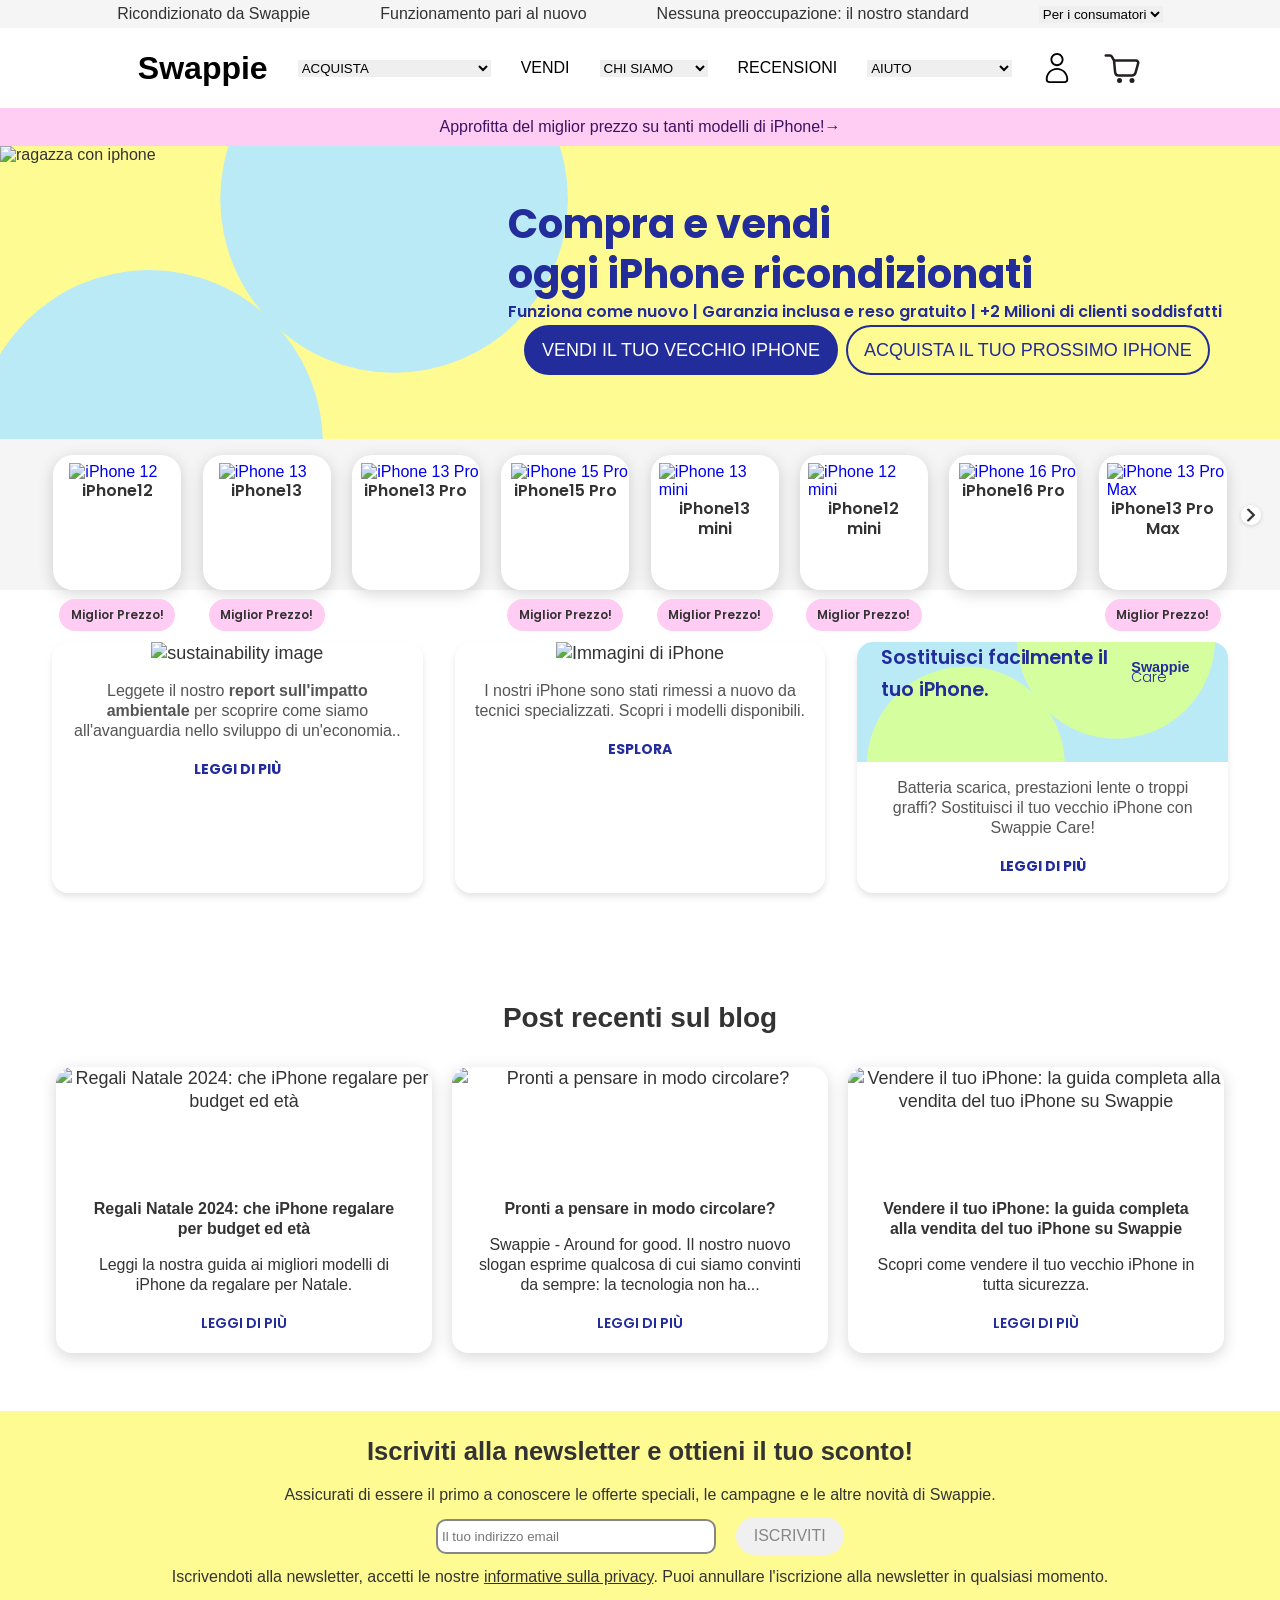
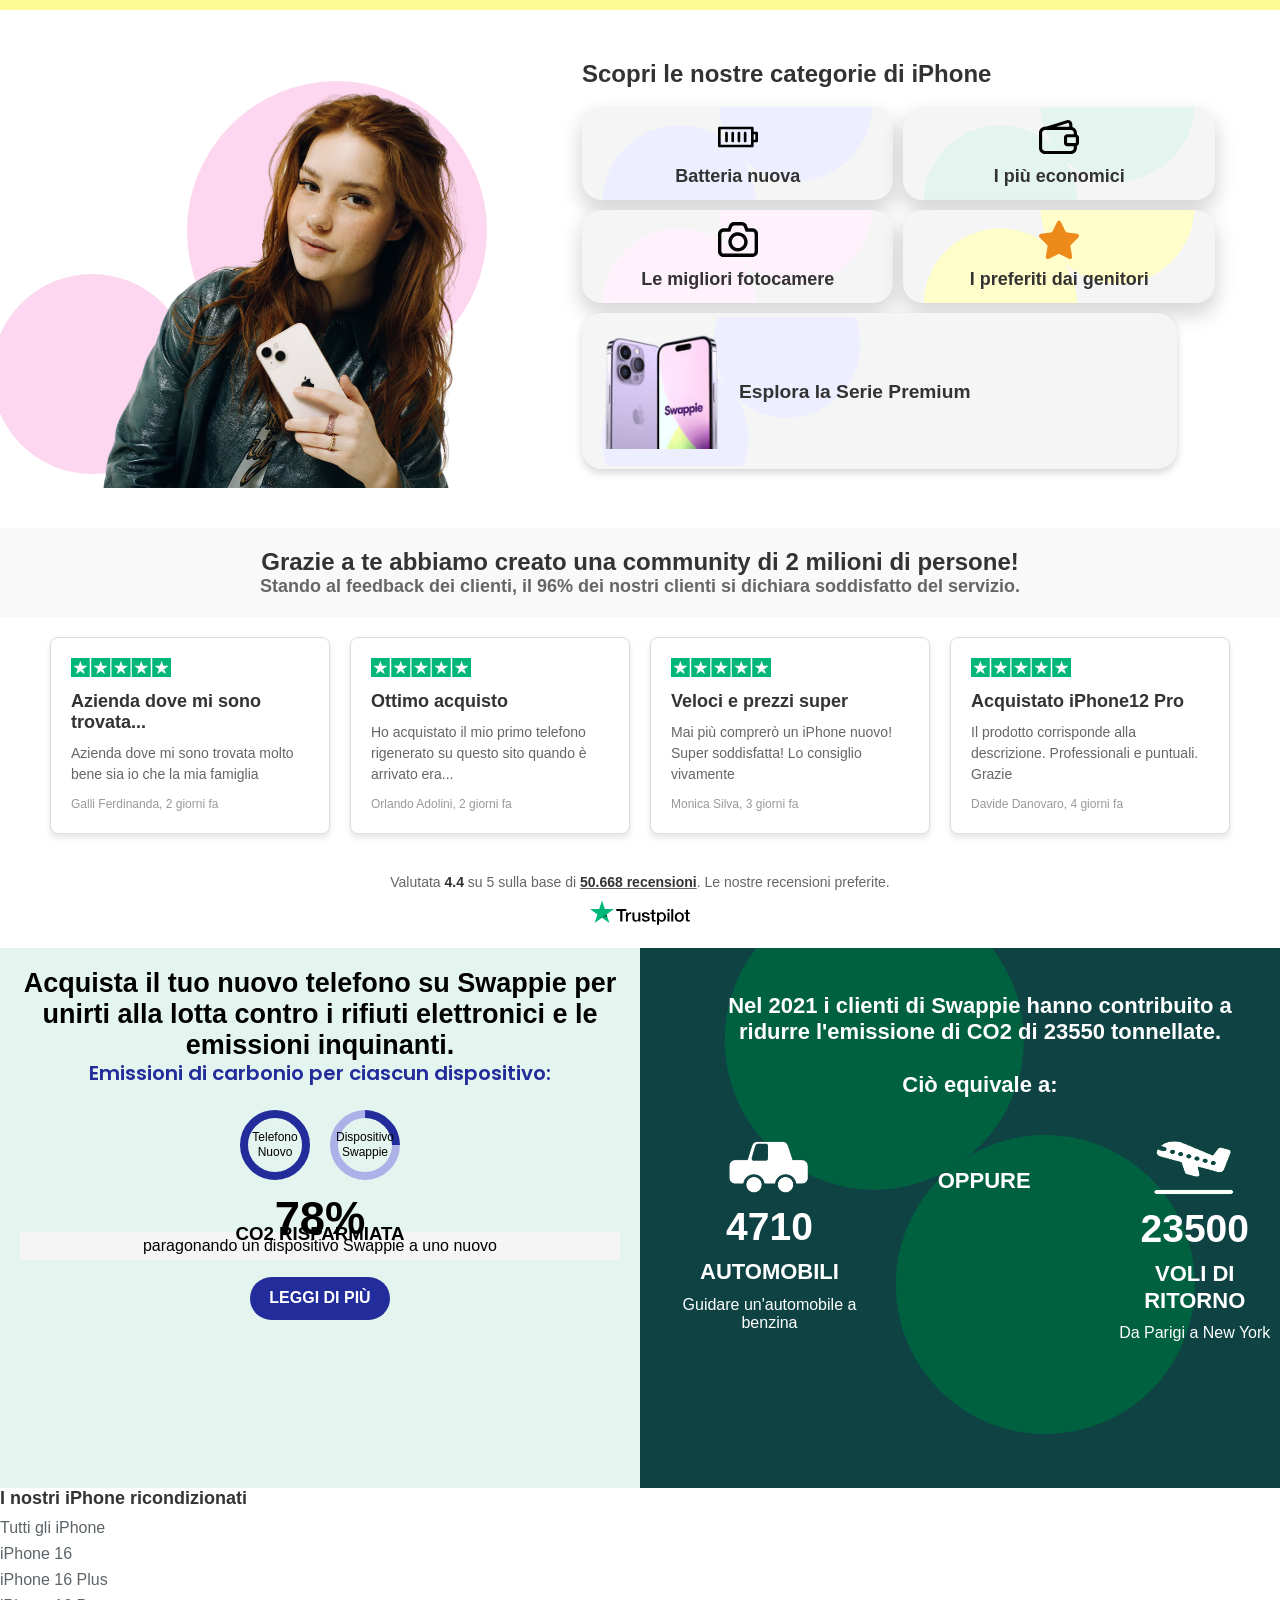
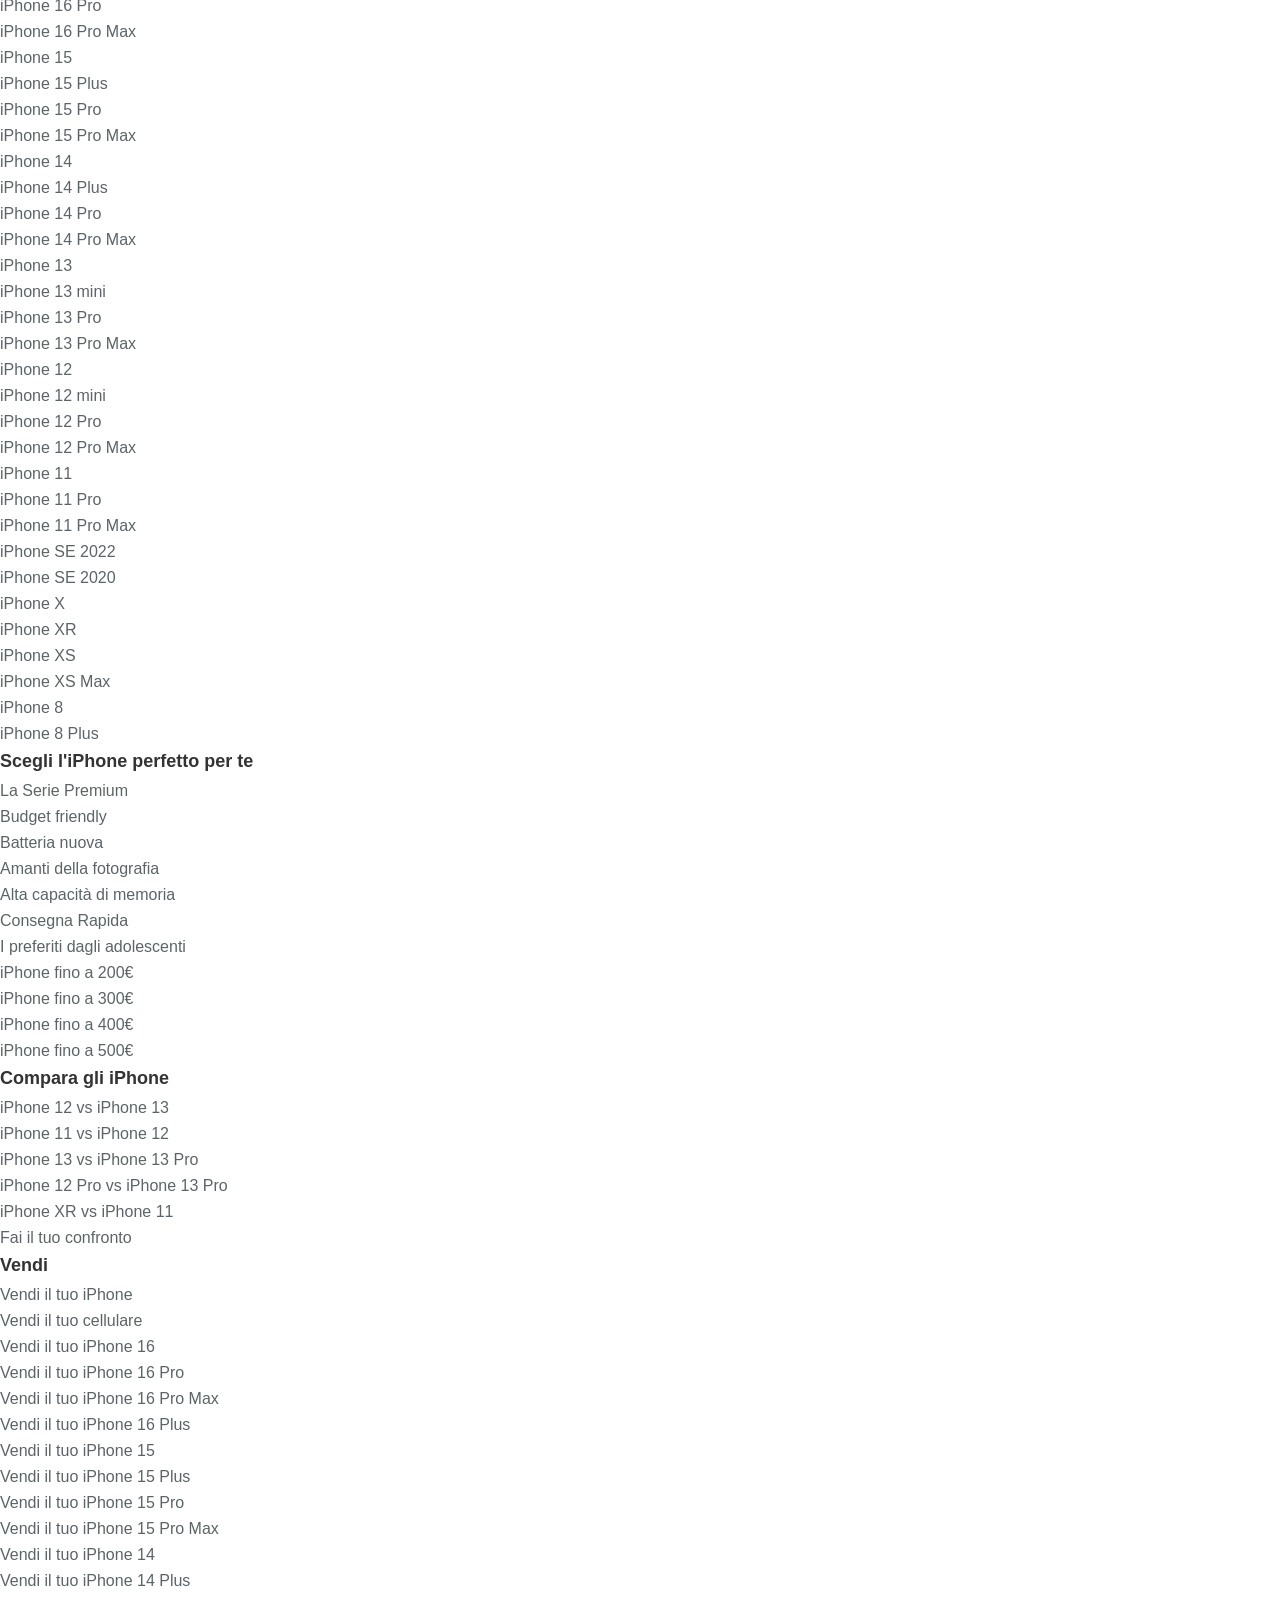
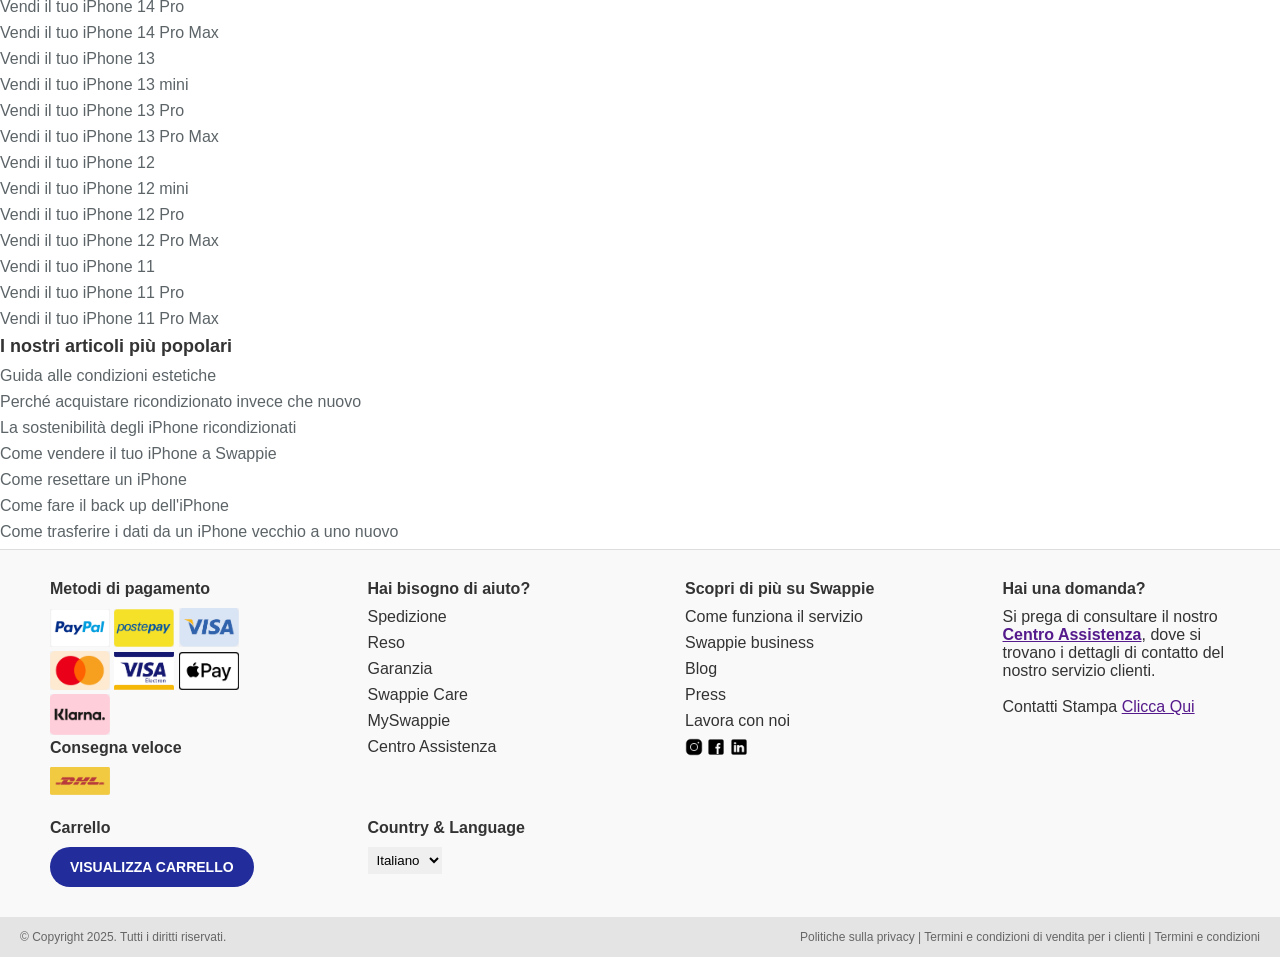
==== index.html @ 86078b34 "modifiche fatte" ====
<!DOCTYPE html>
<html lang="it">
  <head>
    <meta charset="utf-8" />

    <link rel="icon" href="assets/img/logos/favicon.avif" type="image/avif" />
    <link rel="icon" href="assets/logos/favicon.avif"/>

    <meta http-equiv="X-UA-Compatible" content="IE=edge,chrome=1" />
    <title>Swappie</title>
    <meta
      content="width=device-width, initial-scale=1.0, maximum-scale=1.0, user-scalable=0"
      name="viewport"
    />
    <meta name="viewport" content="width=device-width" />
    <meta
      name="description"
      content="Acquista iPhone ricondizionati di alta qualità"
    />
    <meta
      name="keywords"
      content="iPhone usati, iPhone ricondizionati Italia, vendita iPhone online, iPhone con garanzia"
    />
    <link rel="stylesheet" href="style.css" />

    <link
      href="https://fonts.googleapis.com/css2?family=Poppins:wght@400;600&display=swap"
      rel="stylesheet"
    />
    <link
      href="https://fonts.googleapis.com/css2?family=Lato:wght@400;700&display=swap"
      rel="stylesheet"
    />
  </head>
  <body>
    <!-- Header -->

      <div class="nav">
        <div class="info">
          <ul class="consumatori">
            <li>Ricondizionato da Swappie</li>
            <li>Funzionamento pari al nuovo</li>
            <li>Nessuna preoccupazione: il nostro standard</li>
            <li>
              <select class="aziende">
                <option value="0">Per i consumatori</option>
                <option value="1">Per le aziende</option>
              </select>
            </li>
          </ul>
        </div>
        <div>
          <ul class="navbar">
            <div class="hamburger">
              <div></div>
              <div></div>
              <div></div>
            </div>
            <li><a href="" class="swappie">Swappie</a></li>
            <li>
              <div class="centro">
              <select class="acquista">
                <option value="0">ACQUISTA</option>
                <option value="1">
                  <a href="">Tutti i modelli di iPhone</a>
                </option>
                <option value="2"><a href="">Scelti in base al budget</a></option>
                <option value="3">
                  <a href="">iPhone con batteria nuova</a>
                </option>
                <option value="4"><a href="">Consegna rapida</a></option>
                <option value="5"><a href="">Preferiti dai teenager</a></option>
                <option value="6">
                  <a href="">Per gli amanti della fotografia</a>
                </option>
                <option value="7"><a href="">Memoria capiente</a></option>
                <option value="8"><a href="">La Serie Premium</a></option>
                <option value="9"><a href="">Confronta iPhone</a></option>
              </select>
            </li>
            <li class="vendi"><a href="">VENDI</a></li>
            <li>
              <select class="chisiamo">
                <option value="0"><a href="">CHI SIAMO</a></option>
                <option value="1"><a href="">Chi Siamo</a></option>
                <option value="2"><a href="">Press</a></option>
                <option value="3"><a href="">Blog</a></option>
                <option value="4"><a href="">Lavora con noi</a></option>
              </select>
            </li>
            <li class="recensioni"><a href="">RECENSIONI</a></li>
            <li>
              <select class="aiuto">
                <option value="0"><a href="">AIUTO</a></option>
                <option value="1"><a href="">MySwappie</a></option>
                <option value="2"><a href="">Centro Assistenza</a></option>
                <option value="3"><a href="">Spedizione</a></option>
                <option value="4"><a href="">Reso</a></option>
                <option value="5"><a href="">Garanzia</a></option>
                <option value="6"><a href="">Swappie Care</a></option>
                <option value="7"><a href="">Metodi di pagamento</a></option>
                <option value="8"><a href="">Inviaci un messaggio</a></option>
                <option value="9"><a href="">Contatti stampa</a></option>
              </select>
            </li>
              <li class="profile">
                <svg
                  xmlns="http://www.w3.org/2000/svg"
                  viewBox="0 0 32 32"
                  style="enable-background: new 0 0 32 32"
                  xml:space="preserve"
                >
                  <path
                    d="M16 14c-3.86 0-7-3.14-7-7s3.14-7 7-7 7 3.14 7 7-3.14 7-7 7zm0-12c-2.757 0-5 2.243-5 5s2.243 5 5 5 5-2.243 5-5-2.243-5-5-5zM23.942 32H8.058A4.062 4.062 0 0 1 4 27.942c0-6.616 5.383-12 12-12s12 5.384 12 12A4.062 4.062 0 0 1 23.942 32zM16 17.942c-5.514 0-10 4.486-10 10A2.06 2.06 0 0 0 8.058 30h15.884A2.06 2.06 0 0 0 26 27.942c0-5.514-4.486-10-10-10z"
                  />
                </svg>
              </li>
              <li class="cart">
                <svg xmlns="http://www.w3.org/2000/svg" viewBox="0 0 32 32"><defs><style>.cls-1{fill:#231f20}</style></defs><g id="cart"><path class="cls-1" d="M29.46 10.14A2.94 2.94 0 0 0 27.1 9H10.22L8.76 6.35A2.67 2.67 0 0 0 6.41 5H3a1 1 0 0 0 0 2h3.41a.68.68 0 0 1 .6.31l1.65 3 .86 9.32a3.84 3.84 0 0 0 4 3.38h10.37a3.92 3.92 0 0 0 3.85-2.78l2.17-7.82a2.58 2.58 0 0 0-.45-2.27zM28 11.86l-2.17 7.83A1.93 1.93 0 0 1 23.89 21H13.48a1.89 1.89 0 0 1-2-1.56L10.73 11H27.1a1 1 0 0 1 .77.35.59.59 0 0 1 .13.51z"/><circle class="cls-1" cx="14" cy="26" r="2"/><circle class="cls-1" cx="24" cy="26" r="2"/></g></svg>
              </li>
        </div>
        <div class="downnav">
          <p>Approfitta del miglior prezzo su tanti modelli di iPhone!→</p>
        </div>
      </div>


  </head>
  <body>
    <!-- Header -->

    <!-- Little Header -->
    <!-- Header Main-->
    <!-- Header offerta -->
    <!-- Hero Section-->

    <section class="call_to_act_section">
      <div class="call_cerchi_conteiner">
        <svg
          class="svg_cerchi_cta"
          viewBox="-1 -1 602 302"
          xmlns="http://www.w3.org/2000/svg"
        >
          <g>
            <circle
              r="150"
              id="circle_left"
              cy="150"
              cx="150"
              stroke="none"
              fill="#BBEAF7"
            ></circle>
            <circle
              r="150"
              id="circle_right"
              cy="150"
              cx="449"
              stroke="none"
              fill="#BBEAF7"
            ></circle>
          </g>
        </svg>
      </div>
      <div class="photo_conteiner_cta">
        <img
          class="img_cta"
          src="https://assets.swappie.com/cdn-cgi/image/width=1200,fit=scale-down,format=auto/swappie_b2c_frontpage_hero_close_up.png?v=63198538"
          alt="ragazza con iphone"
        />
      </div>
      <div class="main_call_to_act">
        <h1>Compra e vendi</h1>
        <h1>oggi iPhone ricondizionati</h1>
        <p>
          Funziona come nuovo | Garanzia inclusa e reso gratuito | +2 Milioni di
          clienti soddisfatti
        </p>
        <div class="tasti_call_to_act">
          <a href="/it/vendere/iphone/" class="Button_1_cta">
            Vendi il tuo vecchio iPhone
          </a>
          <a href="/it/iphone/" class="Button_2_cta">
            Acquista il tuo prossimo iPhone
          </a>
        </div>
      </div>
    </section>
    <!-- Explorer -->
    <!-- Iphone -->
    <section class="iphones__section">
      <ul class="iphones__scroll">
        <li class="iphone__box">
          <a href="https://swappie.com/it/modello/iphone-12/">
            <img
              alt="iPhone 12"
              loading="eager"
              width="96"
              height="96"
              src="https://assets.swappie.com/cdn-cgi/image/width=96,height=96,fit=contain,format=auto/swappie-iphone-12-blue.png?v=63198538"
              srcset="
                https://assets.swappie.com/cdn-cgi/image/width=96,height=96,dpr=2,fit=contain,format=auto/swappie-iphone-12-blue.png?v=63198538 2x
              "
            />
            <p>iPhone12</p>
          </a>
          <div class="miglior_prezzo"><p>Miglior Prezzo!</p></div>
        </li>
        <li class="iphone__box">
          <a href="https://swappie.com/it/modello/iphone-13/">
            <img
              alt="iPhone 13"
              loading="eager"
              width="96"
              height="96"
              src="https://assets.swappie.com/cdn-cgi/image/width=96,height=96,fit=contain,format=auto/swappie-iphone-13-blue.png?v=63198538"
              srcset="
                https://assets.swappie.com/cdn-cgi/image/width=96,height=96,dpr=2,fit=contain,format=auto/swappie-iphone-13-blue.png?v=63198538 2x
              "
            />
            <p>iPhone13</p>
          </a>
          <div class="miglior_prezzo"><p>Miglior Prezzo!</p></div>
        </li>
        <li class="iphone__box">
          <a href="https://swappie.com/it/modello/iphone-13-pro/">
            <img
              alt="iPhone 13 Pro"
              loading="eager"
              width="96"
              height="96"
              src="https://assets.swappie.com/cdn-cgi/image/width=96,height=96,fit=contain,format=auto/swappie-iphone-13-pro-gold.png?v=63198538"
              srcset="
                https://assets.swappie.com/cdn-cgi/image/width=96,height=96,dpr=2,fit=contain,format=auto/swappie-iphone-13-pro-gold.png?v=63198538 2x
              "
            />
            <p>iPhone13 Pro</p>
          </a>
        </li>
        <li class="iphone__box">
          <a href="https://swappie.com/it/modello/iphone-15-pro/">
            <img
              alt="iPhone 15 Pro"
              loading="eager"
              width="96"
              height="96"
              src="https://assets.swappie.com/cdn-cgi/image/width=96,height=96,fit=contain,format=auto/swappie-iphone-15-pro-natural-titanium.png?v=63198538"
              srcset="
                https://assets.swappie.com/cdn-cgi/image/width=96,height=96,dpr=2,fit=contain,format=auto/swappie-iphone-15-pro-natural-titanium.png?v=63198538 2x
              "
            />
            <p>iPhone15 Pro</p>
          </a>
          <div class="miglior_prezzo"><p>Miglior Prezzo!</p></div>
        </li>
        <li class="iphone__box">
          <a href="https://swappie.com/it/modello/iphone-13-mini/">
            <img
              alt="iPhone 13 mini"
              loading="eager"
              width="96"
              height="96"
              src="https://assets.swappie.com/cdn-cgi/image/width=96,height=96,fit=contain,format=auto/swappie-iphone-13-mini-pink.png?v=63198538"
              srcset="
                https://assets.swappie.com/cdn-cgi/image/width=96,height=96,dpr=2,fit=contain,format=auto/swappie-iphone-13-mini-pink.png?v=63198538 2x
              "
            />
            <p>iPhone13</p>
            <p>mini</p>
          </a>
          <div class="miglior_prezzo"><p>Miglior Prezzo!</p></div>
        </li>
        <li class="iphone__box">
          <a href="https://swappie.com/it/modello/iphone-12-mini/">
            <img
              alt="iPhone 12 mini"
              loading="eager"
              width="96"
              height="96"
              src="https://assets.swappie.com/cdn-cgi/image/width=96,height=96,fit=contain,format=auto/swappie-iphone-12-mini-black.png?v=63198538"
              srcset="
                https://assets.swappie.com/cdn-cgi/image/width=96,height=96,dpr=2,fit=contain,format=auto/swappie-iphone-12-mini-black.png?v=63198538 2x
              "
            />
            <p>iPhone12</p>
            <p>mini</p>
          </a>
          <div class="miglior_prezzo"><p>Miglior Prezzo!</p></div>
        </li>
        <li class="iphone__box">
          <a href="https://swappie.com/it/modello/iphone-16-pro/">
            <img
              alt="iPhone 16 Pro"
              loading="eager"
              width="96"
              height="96"
              src="https://assets.swappie.com/cdn-cgi/image/width=96,height=96,fit=contain,format=auto/swappie-iphone-16-pro-natural-titanium.png?v=63198538"
              srcset="
                https://assets.swappie.com/cdn-cgi/image/width=96,height=96,dpr=2,fit=contain,format=auto/swappie-iphone-16-pro-natural-titanium.png?v=63198538 2x
              "
            />
            <p>iPhone16 Pro</p>
          </a>
        </li>
        <li class="iphone__box">
          <a href="https://swappie.com/it/modello/iphone-13-pro-max/">
            <img
              alt="iPhone 13 Pro Max"
              loading="eager"
              width="96"
              height="96"
              src="https://assets.swappie.com/cdn-cgi/image/width=96,height=96,fit=contain,format=auto/swappie-iphone-13-pro-max-sierra-blue.png?v=63198538"
              srcset="
                https://assets.swappie.com/cdn-cgi/image/width=96,height=96,dpr=2,fit=contain,format=auto/swappie-iphone-13-pro-max-sierra-blue.png?v=63198538 2x
              "
            />
            <p>iPhone13 Pro Max</p>
          </a>
          <div class="miglior_prezzo"><p>Miglior Prezzo!</p></div>
        </li>
      </ul>
      <img
        class="icon__freccia"
        alt="Freccia che punta a destra"
        src="assets/img/logos/icons8-freccia-destra-bianca.png"
      />
    </section>
    <!-- Scopri Le categorie -->
    <!-- Articles -->
    <!-- Recensioni -->
    <!-- Articoli -->
    <div class="cards-container-p">
      <div class="card-p">
        <a class="link_invisibile" href="https://swappie.com/it/chi-siamo/"></a>
        <img
          alt="sustainability image"
          loading="lazy"
          width="240"
          src="https://assets.swappie.com/cdn-cgi/image/width=240,fit=contain,format=auto/about-us-sustainability-mobile-v3.png?v=63198538"
          srcset="
            https://assets.swappie.com/cdn-cgi/image/width=240,dpr=2,fit=contain,format=auto/about-us-sustainability-mobile-v3.png?v=63198538 2x
          "
        />
        <div class="card-content-p">
          <p>
            Leggete il nostro
            <strong>report sull'impatto ambientale</strong> per scoprire come
            siamo all'avanguardia nello sviluppo di un'economia..
          </p>
          <a href="https://swappie.com/it/chi-siamo/">LEGGI DI PIÙ</a>
        </div>
      </div>
      <div class="card-p">
        <a class="link_invisibile" href="https://swappie.com/it/iphone/"></a>
        <img
          alt="Immagini di iPhone"
          loading="lazy"
          width="240"
          src="https://assets.swappie.com/cdn-cgi/image/width=240,fit=contain,format=auto/studentbeans2.jpeg?v=63198538"
          srcset="
            https://assets.swappie.com/cdn-cgi/image/width=240,dpr=2,fit=contain,format=auto/studentbeans2.jpeg?v=63198538 2x
          "
        />
        <div class="card-content-p">
          <p>
            I nostri iPhone sono stati rimessi a nuovo da tecnici specializzati.
            Scopri i modelli disponibili.
          </p>
          <a href="https://swappie.com/it/iphone/">ESPLORA</a>
        </div>
      </div>
      <div class="card-p" id="card3-p">
        <a class="link_invisibile" href="https://swappie.com/it/iphone/"></a>
        <div class="header_card3">
          <div class="icon-swappie-care"><strong>Swappie</strong> Care</div>
          <div class="contenitore-cerchi">
            <svg
              class="cerchi-p"
              width="200"
              height="150"
              viewBox="-1 -1 202 102"
              xmlns="http://www.w3.org/2000/svg"
              style="transform: rotate(-40deg)"
            >
              <g>
                <circle
                  r="50"
                  id="circle_left"
                  cy="50"
                  cx="50"
                  stroke="none"
                  fill="#D5FF9E"
                ></circle>
                <circle
                  r="50"
                  id="circle_right"
                  cy="50"
                  cx="149"
                  stroke="none"
                  fill="#D5FF9E"
                ></circle>
              </g>
            </svg>
          </div>
          <p class="img-card3">Sostituisci facilmente il tuo iPhone.</p>
        </div>
        <div class="card-content-p">
          <p>
            Batteria scarica, prestazioni lente o troppi graffi? Sostituisci il
            tuo vecchio iPhone con Swappie Care!
          </p>
          <a href="https://swappie.com/it/care/">LEGGI DI PIÙ</a>
        </div>
      </div>
    </div>
    <!-- Green -->
    <!-- Post -->
    <section class="post-recenti">
      <h2 class="post_recenti_title">Post recenti sul blog</h2>
      <div class="cards_ps">
        <div class="card_ps">
          <a
            class="link_invisibile_post_recenti"
            href="//swappie.com/it/blog/guida-regalo-iphone/"
          ></a>
          <img
            alt="Regali Natale 2024: che iPhone regalare per budget ed età"
            loading="lazy"
            width="240"
            src="https://assets.swappie.com/cdn-cgi/image/width=240,fit=contain,format=auto/regali-natale-2024-iphone.png?v=63198538"
            srcset="
              https://assets.swappie.com/cdn-cgi/image/width=240,dpr=2,fit=contain,format=auto/regali-natale-2024-iphone.png?v=63198538 2x
            "
          />
          <h3>Regali Natale 2024: che iPhone regalare per budget ed età</h3>
          <p>
            Leggi la nostra guida ai migliori modelli di iPhone da regalare per
            Natale.
          </p>
          <a href="https://swappie.com/it/blog/guida-regalo-iphone/"
            >Leggi di più</a
          >
        </div>
        <div class="card_ps">
          <img
            alt="Pronti a pensare in modo circolare?"
            loading="lazy"
            width="240"
            src="https://assets.swappie.com/cdn-cgi/image/width=240,fit=contain,format=auto/Email-Blog-Images-6-2.jpg?v=63198538"
            srcset="
              https://assets.swappie.com/cdn-cgi/image/width=240,dpr=2,fit=contain,format=auto/Email-Blog-Images-6-2.jpg?v=63198538 2x
            "
          />
          <a
            class="link_invisibile_post_recenti"
            href="https://swappie.com/it/blog/pronti-a-pensare-in-modo-circolare/"
          ></a>
          <h3>Pronti a pensare in modo circolare?</h3>
          <p>
            Swappie - Around for good. Il nostro nuovo slogan esprime qualcosa
            di cui siamo convinti da sempre: la tecnologia non ha...
          </p>
          <a
            href="https://swappie.com/it/blog/pronti-a-pensare-in-modo-circolare/"
            >Leggi di più</a
          >
        </div>
        <div class="card_ps">
          <a
            class="link_invisibile_post_recenti"
            href="https://swappie.com/it/blog/come-vendere-il-tuo-iphone/"
          ></a>
          <img
            alt="Vendere il tuo iPhone: la guida completa alla vendita del tuo iPhone su Swappie"
            loading="lazy"
            width="240"
            src="https://assets.swappie.com/cdn-cgi/image/width=240,fit=contain,format=auto/vendere-il-tuo-iPhone-.jpg?v=63198538"
            srcset="
              https://assets.swappie.com/cdn-cgi/image/width=240,dpr=2,fit=contain,format=auto/vendere-il-tuo-iPhone-.jpg?v=63198538 2x
            "
          />
          <h3>
            Vendere il tuo iPhone: la guida completa alla vendita del tuo iPhone
            su Swappie
          </h3>
          <p>Scopri come vendere il tuo vecchio iPhone in tutta sicurezza.</p>
          <a href="https://swappie.com/it/blog/come-vendere-il-tuo-iphone/"
            >Leggi di più</a
          >
        </div>
      </div>
    </section>
    <!-- Footer -->
    <!-- Newsletter -->
     
    
    <footer class="newsletter">
      <h4 class="sconto">Iscriviti alla newsletter e ottieni il tuo sconto!</h4>
      <p class="offerte">
        Assicurati di essere il primo a conoscere le offerte speciali, le
        campagne e le altre novità di Swappie.
      </p>
      <label for="email"></label>
      <input type="email" class="email" placeholder=" Il tuo indirizzo email" />
      <button class="btn">ISCRIVITI</button>
      <p class="informative">
        Iscrivendoti alla newsletter, accetti le nostre
        <a href="privacy">informative sulla privacy</a>. Puoi annullare
        l'iscrizione alla newsletter in qualsiasi momento.
      </p>
    </footer>
   
  

    <!-- Explorer -->
    <!-- Iphone -->
    <!-- Scopri Le categorie -->

      <div class="discover-section">
        <div class="product-image">
        </div>
        
        <div class="category-container">
          <h2 class="category-title">Scopri le nostre categorie di iPhone</h2>
          
          <div class="category-grid">
            
            <div class="category-box battery-category">
              <img src="assets/img/general/battery.svg">
              <span>Batteria nuova</span>
            </div>
            
            <div class="category-box budget-category">
              <img src="assets/img/general/wallet.svg">
              <span>I più economici</span>
            </div>
            
            <div class="category-box camera-category">
              <img src="assets/img/general/fotocamera.svg">
              <span>Le migliori fotocamere</span>
            </div>
            
            <div class="category-box parent-favorite-category">
              <img src="assets/img/general/star-parents.svg">
              <span>I preferiti dai genitori</span>
            </div>
            
            <div class="premium-box">
              <img src="assets/img/general/card-cell-premium.avif">
              <span>Esplora la Serie Premium</span>
            </div>
          </div>
        </div>
      </div>
  
    <!-- Articles -->
    <!-- Recensioni -->
    <div class="articles_reviews">
      <h1 class="review_title">Grazie a te abbiamo creato una community di 2 milioni di persone!</h1>
      <h3 class="review_subtitle">Stando al feedback dei clienti, il 96% dei nostri clienti si dichiara soddisfatto del servizio.</h3>
    </div>

    <div class="articles_reviews_box">
      <div class="review_trustpilot">
        <img class="stars" src="assets/img/general/stars-5-1.png" alt="5 stelle" />
        <h3>Azienda dove mi sono trovata...</h3>
        <p>Azienda dove mi sono trovata molto bene sia io che la mia famiglia</p>
        <p class="author">Galli Ferdinanda, 2 giorni fa</p>
      </div>

      <div class="review_trustpilot">
        <img class="stars" src="assets/img/general/stars-5-1.png" alt="5 stelle" />
        <h3>Ottimo acquisto</h3>
        <p>Ho acquistato il mio primo telefono rigenerato su questo sito quando è arrivato era...</p>
        <p class="author">Orlando Adolini, 2 giorni fa</p>
      </div>

      <div class="review_trustpilot">
        <img class="stars" src="assets/img/general/stars-5-1.png" alt="5 stelle" />
        <h3>Veloci e prezzi super</h3>
        <p>Mai più comprerò un iPhone nuovo! Super soddisfatta! Lo consiglio vivamente</p>
        <p class="author">Monica Silva, 3 giorni fa</p>
      </div>

      <div class="review_trustpilot">
        <img class="stars" src="assets/img/general/stars-5-1.png" alt="5 stelle" />
        <h3>Acquistato iPhone12 Pro</h3>
        <p>Il prodotto corrisponde alla descrizione. Professionali e puntuali. Grazie </p>
        <p class="author">Davide Danovaro, 4 giorni fa</p>
      </div>
    </div>

    <div class="review_bottom">
      <div class="articles_review_source">
        <p>
          Valutata <strong>4.4</strong> su 5 sulla base di
          <u><strong>50.668 recensioni</strong></u>. Le nostre recensioni preferite.
        </p>
        <img class="Logo_trust" src="assets/logos/trustpilot_icon.svg" alt="Trustpilot Logo" />
      </div>
    </div>

    <!-- Articoli -->
    <!-- Green -->
       <div class="container">
        <div class="Left">
            <h2>Acquista il tuo nuovo telefono su Swappie per unirti alla lotta contro i rifiuti elettronici e le emissioni inquinanti.</h2>
            <h3>Emissioni di carbonio per ciascun dispositivo:</h3>
            <div class="circle">
                <div id="cerchio1"><span id="cerchio1txt">Telefono Nuovo</span></div>
                <div id="cerchio2"><span id="cerchio2txt">Dispositivo Swappie</span></div>
            </div>
            <p class="percentuale">78%</p>
            <p>CO2 RISPARMIATA</p>
            <p class="info">paragonando un dispositivo Swappie a uno nuovo</p>
            <input type="button" id="button" value="Leggi di più">
        </div>
        
        <div class="Right">
            <svg width="130vw" height="120vh" viewBox="-1 -1 722 362" xmlns="http://www.w3.org/2000/svg" style="transform:rotate(55deg)">
                <g>
                    <circle r="180" id="circle_left" cy="180" cx="180" stroke="none" fill="#006140"></circle>
                    <circle r="180" id="circle_right" cy="180" cx="539" stroke="none" fill="#006140"></circle>
                </g>
            </svg>
            
            <div style="position: absolute; width: 100%; padding-top: 15px; z-index: 1; top: 0;"> 
                <h3>Nel 2021 i clienti di Swappie hanno contribuito a ridurre l'emissione di CO2 di 23550 tonnellate. 
                    <br><br>Ciò equivale a:</h3>
    
                <div class="container2">
                    <div class="column"><img src="assets/logos/Macchina.png"><h2>4710</h2><h3 class="type">AUTOMOBILI</h3><p class="desc">Guidare un'automobile a benzina</p></div>
                    <div class="column"><h3>OPPURE</h3></div>
                    <div class="column"><img src="assets/logos/Aereo.png"><h2>23500</h2><h3 class="type">VOLI DI RITORNO</h3><p class="desc">Da Parigi a New York</p></div>
                </div>
            </div>
        </div>
    </div>
    <!-- Post -->
    <!-- Footer -->
    <!-- Newsletter -->
    <!-- Lista -->

    <div class="footer_list">
      <div class="column_list">

        <h2>I nostri iPhone ricondizionati</h2>
        <ul>
          <li><a href="">Tutti gli iPhone</li>
          <li>
            <a href="">iPhone 16</li>
          <li>
            <a href="">iPhone 16 Plus</a>
          </li>
          <li>
            <a href="">iPhone 16 Pro</a>
          </li>
          <li>
            <a href="">iPhone 16 Pro Max</a>
          </li>
          <li>
            <a href="">iPhone 15</a>
          </li>
          <li>
            <a href="">iPhone 15 Plus</a>
          </li>
          <li>
            <a href="">iPhone 15 Pro</a>
          </li>
          <li>
            <a href="">iPhone 15 Pro Max</a>
          </li>
          <li>
            <a href="">iPhone 14</li>
          <li>
            <a href="">iPhone 14 Plus</a>
          </li>
          <li>
            <a href="">iPhone 14 Pro</a>
          </li>
          <li>
            <a href="">iPhone 14 Pro Max</a>
          </li>
          <li>
            <a href="">iPhone 13</li>
          <li>
            <a href="">iPhone 13 mini</a>
          </li>
          <li>
            <a href="">iPhone 13 Pro</a>
          </li>
          <li>
            <a href="">iPhone 13 Pro Max</a>
          </li>
          <li>
            <a href="">iPhone 12</li>
          <li>
            <a href="">iPhone 12 mini</a>
          </li>
          <li>
            <a href="">iPhone 12 Pro</a>
          </li>
          <li>
            <a href="">iPhone 12 Pro Max</a>
          </li>
          <li>
            <a href="">iPhone 11</li>
          <li>
            <a href="">iPhone 11 Pro</a>
          </li>
          <li>
            <a href="">iPhone 11 Pro Max</a>
          </li>
          <li>
            <a href="">iPhone SE 2022</a>
          </li>
          <li>
            <a href="">iPhone SE 2020</a>
          </li>
          <li>
            <a href="">iPhone X</li>
          <li>
            <a href="">iPhone XR</li>
          <li>
            <a href="">iPhone XS</li>
          <li>
            <a href="">iPhone XS Max</a>
          </li>
          <li>
            <a href="">iPhone 8</li>
          <li>
            <a href="">iPhone 8 Plus</a>
          </li>
        </ul>
      </div>
      <div class="column_list">
        <h2>Scegli l'iPhone perfetto per te</h2>
        <ul>
          <li>
            <a href="">La Serie Premium</li>
          <li>
            <a href="">Budget friendly</a>
          </li>
          <li>
            <a href="">Batteria nuova</a>
          </li>

          <li>
            <a href="">Amanti della fotografia</a>
          </li>
          <li>
            <a href="">Alta capacità di memoria</a>
          </li>
          <li>
            <a href="">Consegna Rapida</a>
          </li>
          <li>
            <a href="">I preferiti dagli adolescenti</a>
          </li>
          <li>
            <a href="">iPhone fino a 200€</a>
          </li>
          <li>
            <a href="">iPhone fino a 300€</a>
          </li>
          <li>
            <a href="">iPhone fino a 400€</a>
          </li>
          <li>
            <a href="">iPhone fino a 500€</a>
          </li>
        </ul>
        <h2>Compara gli iPhone</h2>
        <ul>
          <li>
            <a href="">iPhone 12 vs iPhone 13</a>
          </li>
          <li>
            <a href="">iPhone 11 vs iPhone 12</a>
          </li>
          <li>
            <a href="">iPhone 13 vs iPhone 13 Pro</a>
          </li>
          <li>
            <a href="">iPhone 12 Pro vs iPhone 13 Pro</a>
          </li>
          <li>
            <a href="">iPhone XR vs iPhone 11</a>
          </li>
          <li>
            <a href="">Fai il tuo confronto</a>
          </li>
        </ul>
      </div>
      <div class="column_list">
        <h2>Vendi</h2>
        <ul>
          <li>
            <a href="">Vendi il tuo iPhone</a>
          </li>
          <li>
            <a href="">Vendi il tuo cellulare</a>
          </li>
          <li>
            <a href="">Vendi il tuo iPhone 16</a>
          </li>
          <li>
            <a href="">Vendi il tuo iPhone 16 Pro</a>
          </li>
          <li>
            <a href="">Vendi il tuo iPhone 16 Pro Max</a>
          </li>
          <li>
            <a href="">Vendi il tuo iPhone 16 Plus</a>
          </li>
          <li>
            <a href="">Vendi il tuo iPhone 15</a>
          </li>
          <li>
            <a href="">Vendi il tuo iPhone 15 Plus</a>
          </li>
          <li>
            <a href="">Vendi il tuo iPhone 15 Pro</a>
          </li>
          <li>
            <a href="">Vendi il tuo iPhone 15 Pro Max</a>
          </li>
          <li>
            <a href="">Vendi il tuo iPhone 14</a>
          </li>
          <li>
            <a href="">Vendi il tuo iPhone 14 Plus</a>
          </li>
          <li>
            <a href="">Vendi il tuo iPhone 14 Pro</a>
          </li>
          <li>
            <a href="">Vendi il tuo iPhone 14 Pro Max</a>
          </li>
          <li>
            <a href="">Vendi il tuo iPhone 13</a>
          </li>
          <li>
            <a href="">Vendi il tuo iPhone 13 mini</a>
          </li>
          <li>
            <a href="">Vendi il tuo iPhone 13 Pro</a>
          </li>
          <li>
            <a href="">Vendi il tuo iPhone 13 Pro Max</a>
          </li>
          <li>
            <a href="">Vendi il tuo iPhone 12</a>
          </li>
          <li>
            <a href="">Vendi il tuo iPhone 12 mini</a>
          </li>
          <li>
            <a href="">Vendi il tuo iPhone 12 Pro</a>
          </li>
          <li>
            <a href="">Vendi il tuo iPhone 12 Pro Max</a>
          </li>
          <li>
            <a href="">Vendi il tuo iPhone 11</a>
          </li>
          <li>
            <a href="">Vendi il tuo iPhone 11 Pro</a>
          </li>
          <li>
            <a href="">Vendi il tuo iPhone 11 Pro Max</a>
          </li>
        </ul>
      </div>
      <div class="column_list">
        <h2>I nostri articoli più popolari</h2>
        <ul>
          <li>
            <a href="">Guida alle condizioni estetiche</a>
          </li>
          <li>
            <a href="">Perché acquistare ricondizionato invece che nuovo</a>
          </li>
          <li>
            <a href="">La sostenibilità degli iPhone ricondizionati</a>
          </li>
          <li>
            <a href="">Come vendere il tuo iPhone a Swappie</a>
          </li>
          <li>
            <a href="">Come resettare un iPhone</a>
          </li>
          <li>
            <a href="">Come fare il back up dell'iPhone</a>
          </li>
          <li>
            <a href=""
              >Come trasferire i dati da un iPhone vecchio a uno nuovo</a
            >
          </li>
        </ul>
      </div>
    </div>
    <!-- info -->

    <!--Info -->
    <footer class="footer">
    <div class="footer-container">
        <!-- Metodi di pagamento -->
        <div class="footer-column">
            <h4>Metodi di pagamento</h4>
            <div class="payment-methods">
                <img src="assets/logos/Paypal.png" alt="PayPal">
                <img src="assets/logos/Postepay.png" alt="Postepay">
                <img src="assets/logos/Visa.png" alt="Visa"><br>
                <img src="assets/logos/Mastercard.png" alt="Mastercard">
                <img src="assets/logos/VisaE.png" alt="VisaE">
                <img src="assets/logos/ApplePay.png" alt="Apple Pay"><br>
                <img src="assets/logos/Klarna.png" alt="Klarna">
                
            </div>
            <h4>Consegna veloce</h4>
            <div class="delivery">
                <img src="assets/logos/DHL.png" alt="DHL">
            </div>
        </div>

        <!-- Aiuto -->
        <div class="footer-column">
            <h4>Hai bisogno di aiuto?</h4>
            <ul>
                <li><a href="#">Spedizione</a></li>
                <li><a href="#">Reso</a></li>
                <li><a href="#">Garanzia</a></li>
                <li><a href="#">Swappie Care</a></li>
                <li><a href="#">MySwappie</a></li>
                <li><a href="#">Centro Assistenza</a></li>
            </ul>
        </div>

        

        <!-- Scopri di più -->
        <div class="footer-column">
            <h4>Scopri di più su Swappie</h4>
            <ul>
                <li><a href="#">Come funziona il servizio</a></li>
                <li><a href="#">Swappie business</a></li>
                <li><a href="#">Blog</a></li>
                <li><a href="#">Press</a></li>
                <li><a href="#">Lavora con noi</a></li>
            </ul>
            <div class="social">
            <a href="https:\\www.instagram.com"><img src="assets/logos/instagramicon.png" /></a>
            <a href="https:\\www.facebook.com"><img src="assets/logos/fbicon.png"/></a>
            <a href="https:\\www.linkedin.com"><img src="assets/logos/linkedinicon.png"/></a>
            </div>
        </div>

        <!-- Hai una Domanda? -->
        <div class="footer-column">
            <h4>Hai una domanda?</h4>
            <p>Si prega di consultare il nostro <a href=""> <b>Centro Assistenza</b></a>, dove si trovano i dettagli di contatto del nostro servizio clienti.</p>
         <br>
         <p>Contatti Stampa <a href="">Clicca Qui</a></p>

        </div>

    </div>
    <div class="footer-container">

        <!-- Carrello -->
        <div class="footer-column"> 
        <h4>Carrello</h4>
        <input type="button" id="chart-button" value="VISUALIZZA CARRELLO">
        </div>

        <!-- Country & Language -->
        <div class="footer-column">
            <h4>Country & Language</h4>
            <div class="language-selector">
                <select>
                    <option value="it">Italiano</option>
                    <option value="en">English</option>
                </select>
            </div>
        </div>
        <div class="footer-column">
        </div>
        <div class="footer-column">
        </div>
    </div>
</footer>
<div class="footer-bottom" style="margin: 0; font-size: 9pt">
    &copy; Copyright 2025. Tutti i diritti riservati.
    <div>
        <a href="#" class="grey-link">Politiche sulla privacy</a> | 
        <a href="#" class="grey-link">Termini e condizioni di vendita per i clienti</a> | 
        <a href="#" class="grey-link">Termini e condizioni</a>
    </div>
</div>
  </body>
</html>
---- style.css ----
/* Main */

* {
  font-family: Arial, sans-serif; /* Font generico ma da cambiare come nella cartella */
}
body {
  font-family: "Lato", sans-serif;
  color: #333333;
  text-align: left;
  background-color: #fff;
  font-weight: 400;
} 



/* Main */

/* Header */
/* Little Header */
/* Header Main */
/* Header offerta */
/* Hero Section */

.call_to_act_section{
  position: relative;
  overflow: hidden;
  background-color: rgb(255, 251, 147);
  color: rgb(51, 51, 51);
  width: 100%;
  display: flex; 
}
.call_cerchi_conteiner {
  margin-left: -78px;
  position: absolute;
  
}
.svg_cerchi_cta {
   width: 700px;
  height: 350px;
  transform: rotate(-45deg) 
}

.photo_conteiner_cta{
 position: absolute;
 width: 32rem;
 height: 20.5rem;
 z-index: 1;
}

.img_cta {
  width: 32rem;
 height: 20.5rem;
}

.main_call_to_act {
  z-index: 1;
  margin-left: 508px;;
  text-align: left;
  padding-top: 3.3rem;
}

.main_call_to_act h1 {
  font-family: poppins, sans-serif;
  color: rgb(34, 44, 155);
  font-size: 2.5rem;
  line-height: 1.25;
  margin: 0;
}


.main_call_to_act p {
  font-family: Poppins, sans-serif;
  font-weight: 600;
  color: rgb(34, 44, 155);
  font-size: 1rem;
  
}

.tasti_call_to_act {
  display: inline-flex;
  align-items: center;
  justify-content: center;
  text-align: center;
  gap: 0.5rem;
  font-family: Poppins, sans-serif;
  font-weight: 500;
  line-height: 1;
  border-radius: 40px;
  cursor: pointer;
  text-transform: uppercase;
  min-height: 52px;
  font-size: 1.125rem;
  padding: 0.1rem 1rem 4rem;
  
 
}
.Button_1_cta, .Button_2_cta {
  border: 2px solid rgb(34, 44, 155);
  background-color: rgb(34, 44, 155);;
  border-radius: 50px;
  text-decoration: none;
  color: white;
  padding: 14px 16px;
}

.Button_2_cta {
  border: 2px solid rgb(34, 44, 155);
  background-color: transparent;
  color: rgb(34, 44, 155);
}

@media screen and (max-width: 990px) {
  .call_to_act_section{
  justify-content: center;
}
  .photo_conteiner_cta {
      display: none;
  }

  .call_cerchi_conteiner {
      max-width: 1300px;
      margin: 0px auto;
      height: 100%;
  }

  .svg_cerchi_cta {
      width: 950px;
      height: 450px;
      transform: rotate(-25deg);
      
  } 
  .main_call_to_act {
      width: 100%;
      margin-left: 0px;
      text-align: center;
  }
}

@media screen and (max-width: 768px){
   .svg_cerchi_cta {
      width: 600px;
      height: 300px;
      transform: rotate(-45deg);    
  }
  
  .main_call_to_act h1 {
      font-size: 1.75rem;
      line-height: 1.25;
  }
  .main_call_to_act p {
      font-size: 1rem;
     
  }

  .tasti_call_to_act {
      flex-direction: column;
      width: 90%;
      padding-bottom: 1.5rem;
      
  }
  .Button_1_cta, .Button_2_cta {
      width: 100%;
      padding: 0.6rem;
      font-size: 1rem;
  }
  .main_call_to_act {
      padding-top: 1.5rem;
  }
}


/* Explorer */
/* Iphone */

.iphone__box{
  width: 128px;
  height: 135px;
  padding: 0.5rem 0px 0.75rem;
  display: flex;
  flex-direction: column;
  align-items: center;
  box-shadow: rgba(0, 0, 0, 0.16) 0px 4px 16px 0px;
  border-radius: 20px;
  background-color: white;
  position: relative;
  cursor: pointer;
  z-index: 1;

}
.iphones__section {
 background-color: rgb(245 245 245 );
 padding-top: 1rem;

}

.iphones__scroll {
  display: flex;    
  flex-direction: row;
  margin: auto 2rem;
  flex-wrap: wrap;
  justify-content: space-evenly;
  padding: 0;
}
.iphone__box p {
  width: 7rem;
  font-size: 1rem;
  line-height: 1.25;
  margin: auto;
  font-family: Poppins, sans-serif;
  font-weight: 600;
  text-align: center;
  color: #333333;
}
.iphone__box img {
  height: 92px;
  width: 92px;
  margin-left: 0.5rem;
}
.iphone__box a {
  text-decoration: none;
  position: absolute;
}
.miglior_prezzo{
  margin-top: 8.5rem;
  border: 2px solid rgb(255, 204, 243);
  border-radius: 6rem;
  width: min-content;
  min-width: min-content;
  overflow: hidden;
  position: absolute;
  display: flex;
  gap: 0.25rem;
  align-items: center;
  z-index: 2;
  background-color: rgb(255, 204, 243);
  color: rgb(60, 18, 99);
  white-space: nowrap;
}
.miglior_prezzo p {
  font-size: 0.75rem;
  line-height: 1;
  padding: 0.5rem;
  font-weight: 600;
  font-family: Poppins, sans-serif;
}
.icon__freccia {
  width: 20px;
  height: 20px;
  border-radius: 10px;
  position: absolute;
  margin-top: -85px;
  right: 19px;
  box-shadow: rgba(0, 0, 0, 0.16) 0px 1px 4px 0px;
}
 
@media screen and (max-width: 1105px) {
  .iphone__box {
      width: 90px;
      height: 110px;
      padding: 0.5rem 0px 0.75rem
  }
  
  .iphones__scroll{
      overflow-y: scroll;
      height: 170px;
      flex-wrap: nowrap;
      display: -webkit-box;
      gap: 20px;
      position: relative;
  }

  .iphone__box p {
      width: auto;
      font-size: 12px;
  }
  .miglior_prezzo{
      margin-top: 7rem;
  }

  .iphone__box img{
      width: 72px;
      height: 72px;
  }
  .iphones__section {
      height: 160px;
}
 ::-webkit-scrollbar {
  display: none;
  
}
.icon__freccia {
  display: none;
}
}
/* Scopri Le categorie */
/* Articles */
/* Recensioni */
/* Articoli */
.cards-container-p {
  display: flex;
  margin: 20px; 
  padding: 2rem 2rem;
  font-size: 1.125rem;
  line-height: 1.25;
  letter-spacing: -0.003em;
  color: rgb(51, 51, 51);
  gap: 2rem;
}
.card-p {
  position: relative;
  flex: 1;
  background: white;
  border-radius: 16px;
  box-shadow: 0 4px 6px rgba(0, 0, 0, 0.1);
  overflow: hidden;
  text-align: center;
  cursor: pointer;
}
.card-p img {
  width: 100%;
  height: 120px;
  object-fit: cover;
}
.card-content-p {
  padding: 1rem 1rem;
}
.card-content-p h3 {
  font-size: 18px;
  margin: 10px 0;
}
.card-content-p p {
  font-size: 16px;
  color: #555;
  margin: auto auto 1rem;
}
.card-content-p a {
  color: rgb(34, 44, 155);
  text-decoration: none;
  font-weight: bold;
  font-family: "Poppins", sans-serif;
  font-size: 14px;
}
.card-content-p a:hover {
  text-decoration: none;
  color: rgb(109, 118, 215);
}

.header_card3 {
  height: 120px;
  overflow: hidden;
  position: relative;
  background: rgb(187, 234, 247);
  z-index: 0;
}
.contenitore-cerchi {
  z-index: -1;
  position: absolute;
  inset: 0px;
  transform: scale(2);
  display: flex;
  flex-direction: column;
  justify-content: center;
  align-items: center;
}
#card3-p {
  font-size: 1.125rem;
}
.cerchi-p {
  overflow: hidden;
  vertical-align: middle;
  transform: rotate(-40deg);
}
.header_card3 p {
  margin-right: 4rem;
  font-size: 1.2rem;
  position: relative;
  z-index: 1;
  color: rgb(34, 44, 155);
  font-weight: 600;
  font-family: Poppins;
  line-height: 2rem;
  padding-left: 1.5rem;
  padding-right: 1.5rem;
  text-align: left;
}
.icon-swappie-care {
  margin-left: 274px;
  position: absolute;
  height: 3rem;
  width: 4.1rem;
  font-size: 0.8em;
  font-family: poppins;
  color: #222c9b;
  font-weight: 300;
  text-align: left;
  margin-top: 1.2rem;
  line-height: 0.7;
  flex-wrap: wrap;
}

@media screen and (min-width: 768px) {
  .card-p {
    flex-direction: row;
    justify-content: center;
    gap: 2rem;
  }
}
@media screen and (max-width: 768px) {
  .cards-container-p {
    flex-direction: column;
    padding: 2rem 0rem;
  }
  .header_card3 p {
    margin-right: 60px;
  }
}
@media screen and (max-width: 991px) {
  .header_card3 p {
    font-size: 1.125rem;
    padding: 0px 15px;
  }
}
@media screen and (max-width: 1100px) {
  .icon-swappie-care {
    right: 1rem;
  }
}
.link_invisibile {
  position: absolute;
  top: 0;
  left: 0;
  width: 100%;
  height: 100%;
  background: transparent;
  border: none;
  z-index: 1;
}
/* Green */
/* Post */
.post-recenti {
  display: flex;
  flex-wrap: wrap;
  margin: 10px 40px;
  padding: 2rem 0px;
  font-size: 1.125rem;
  line-height: 1.25;
  letter-spacing: -0.003em;
  color: rgb(51, 51, 51);
  justify-content: space-evenly;
}
.post_recenti_title {
  font-size: 1.75rem;
  display: block;
  margin-block-start: 0.83em;
  margin-block-end: 0.83em;
  margin-inline-start: 0px;
  margin-inline-end: 0px;
  margin-bottom: 2rem;
  text-align: center;
}
.cards_ps {
  display: flex;
  flex-wrap: wrap;
  justify-content: space-evenly;
  width: 100%;
  padding-right: 1rem;
  padding-left: 1rem;
  margin-bottom: 1rem;
  gap: 20px;
  box-sizing: border-box;
}
.card_ps {
  flex: 1;
  box-shadow: rgba(0, 0, 0, 0.16) 0px 4px 16px 0px;
  border: none;
  background-color: rgb(255, 255, 255);
  border-radius: 16px;
  color: rgb(51, 51, 51);
  display: flex;
  flex-direction: column;
  position: relative;
  z-index: 1;
  cursor: pointer;
  overflow: hidden;
  height: auto;
  text-align: center;
}
.card_ps img {
  height: 120px;
  margin-bottom: -0.25rem;
  object-fit: cover;
  width: 100%;
  border-top-right-radius: 16px;
  border-top-left-radius: 16px;
}
.card_ps p {
  overflow: hidden;
  text-overflow: ellipsis;
  color: rgb(51, 51, 51);
  font-size: 1rem;
  line-height: 1.25rem;
  padding: 0 24px 20px;
  margin: 0px;
}
.card_ps a {
  text-align: center;
  padding: 0px 1.25rem 1.25rem 1.25rem;
  color: rgb(34, 44, 155);
  text-transform: uppercase;
  text-decoration: none;
  font-family: "Poppins", sans-serif;
  font-size: 0.8725rem;
  font-weight: 600;
}
.card_ps h3 {
  padding: 16px 24px;
  margin: 0px;
  font-size: 1rem;
}
@media (max-width: 768px) {
  .cards_ps {
    max-width: 720px;
    flex-direction: column;
  }

  .card_ps {
    max-width: 100%;
  }

  .card_ps img {
    height: 120px;
  }
}
.card_ps a:hover {
  color: rgb(109, 118, 215);
}
.link_invisibile_post_recenti {
  position: absolute;
  top: 0;
  left: -19px;
  width: 100%;
  height: 100%;
  background: transparent;
  border: none;
  z-index: 1;
}
/* Footer */
/* Newsletter */
/* Lista */
/* Info */
* {
  margin: 0;
  padding: 0;
  box-sizing: border-box;
}
.body {
  justify-content: center;
  align-items: center;
}
.info {
  background-color: rgb(245, 245, 245);
  padding: 5px;
  display: flex;
  justify-content: center;
  align-items: center;
  width: 100%;
}
.nav {
  justify-content: center;
  align-items: center;
}
.consumatori {
  display: flex;
  list-style-type: none;
  gap: 70px;
}

.navbar {
  display: flex;
  list-style-type: none;
  justify-content: center;
  align-items: center;
  padding: 20px;
  cursor: pointer;
  color: black;
  gap: 30px;
}

.navbar a {
  text-decoration: none;
  color: black;
}

.navbar .swappie {
  font-weight: bold;
  font-size: 2em;
}

select {
  border: none;
}

.profile {
  display: flex;
  justify-content: flex-end;
  list-style-type: none;
}

.profile svg {
  width: 30px;
  height: 30px;
  gap: 80px;
}

.cart {
  display: flex;
  list-style-type: none;
}

.cart svg {
  width: 40px;
  height: 40px;
  gap: 70px;
}

.hamburger {
  display: none;
  cursor: pointer;
  flex-direction: column;
}

.hamburger div {
  width: 35px;
  height: 3px;
  margin: 5px 0;
  background-color: black;
  margin: 5px 0;
}

.downnav {
  text-align: center;
  background-color: rgb(255, 204, 243);
  padding: 10px;
  justify-content: center;
  align-items: center;
  cursor: pointer;
  color: rgb(60, 18, 99);
}

@media screen and (max-width: 990px) {
  .consumatori li {
    display: none;
  }

  .consumatori li:first-child {
    display: inline-block;
    text-align: center;
    width: 100%;
  }

  .hamburger {
    display: flex;
    justify-content: left;
    margin-right: 90px;
  }

  .navbar {
    display: flex;
    padding: 20px;
  }
  .nav .info {
    text-align: center;
  }

  .acquista {
    display: none;
  }

  .vendi {
    display: none;
  }

  .chisiamo {
    display: none;
  }

  .recensioni {
    display: none;
  }

  .aiuto {
    display: none;
  }

  .navbar a {
    display: flex;
  }
  .swappie {
    display: flex;
    justify-content: center;
    align-items: center;
  }

  .profile {
    display: flex;
    justify-content: right;
  }
}

.newsletter {
  color: #333333;
  background-color: rgb(255, 251, 147);
  text-align: center;
  padding: 1.5rem 1.5rem 2rem;
  line-height: 1.6;
  padding: 20px;
}

.sconto {
  margin-bottom: 10px;
  font-size: 1.6em;
}

.offerte {
  margin-bottom: 10px;
}

.email {
  border: 2px solid rgb(134, 134, 134);
  border-radius: 10px;
  min-width: 17.5rem;
  margin-right: 15px;
  height: 35px;
  margin-bottom: 10px;
}

.btn {
  border: 2px solid transparent;
  align-items: center;
  justify-content: center;
  text-align: center;
  font-size: 1rem;
  border-radius: 40px;
  font-weight: 500;
  padding: 0.5rem 1rem;
  background-color: rgb(240, 240, 240);
  color: rgb(134, 134, 134);
}

.btn:hover {
  background-color: rgb(34, 44, 155);
  color: rgb(255, 255, 255);
}

.informative > a {
  color: #333333;
}

@media (max-width: 768px) {
  .newsletter {
    padding: 1rem;
  }

  .sconto {
    font-size: 1.4em;
  }

  .email {
    width: 100%;
    margin-right: 0;
    margin-bottom: 15px;
  }

  .btn {
    margin-top: 10px;
    margin-bottom: 15px;
  }
}


@media (max-width: 480px) {
  .sconto {
    font-size: 1.2em;
  }

  .email {
    font-size: 0.9rem;
  }

  .btn {
    font-size: 0.9rem;
    padding: 0.5rem 0.8rem;
  }
}



/* Explorer */
/* Iphone */
/* Scopri Le categorie */
.discover-section {
  box-sizing: border-box;
  color: rgb(51, 51, 51);
  direction: ltr;
  display: flex;
  align-items: flex-start;
  font-size: 18px;
  font-weight: 400;
  min-height: 428px;
  line-height: 27px;
  padding: 0;
  position: relative;
  text-align: left;
  width: 1150px;  
  margin: 40px auto 40px auto;  
}

.product-image {
  position: relative;
  width: 500px;   
  height: 428px;  
  display: flex;
  justify-content: flex-start;
  background-repeat: no-repeat;
  background-size: cover;  
  background-position: center;
  overflow: visible;
  background-image: url('assets/img/general/primary-product.avif');
  margin-top: 10px;
}

.product-image::before {
  content: "";
  position: absolute;
  width: 200px;
  height: 200px;
  background-color: #fdd7ef;
  border-radius: 50%;
  top: 50%;
  left: -15%;
  z-index: -1;
}

.product-image::after {
  content: "";
  position: absolute;
  width: 300px;
  height: 300px;
  background-color: #fdd7ef;
  border-radius: 50%;
  top: 5%;
  left: 25%;
  z-index: -1;
}


.category-container {
  width: 650px;
  display: flex;
  flex-direction: column;
  justify-content: space-between;
  margin-left: 30px;  
  height: 428px;
}

.category-title {
  font-size: 24px;
  font-weight: bold;
  margin-bottom: 10px;
  margin-top: 10px;
  text-align: left;
}

.category-grid {
  display: grid;
  grid-template-columns: repeat(2, 1fr);
  gap: 10px;
  margin-top: 10px;
  margin-bottom: 200px;
  width: 100%;
  height: 428px;
}

.category-box {
  position: relative;
  display: flex;
  flex-direction: column;
  align-items: center;
  justify-content: center;
  text-align: center;
  background: #f5f5f5;
  padding: 10px;
  border-radius: 20px;
  min-height: 50px;
  font-weight: bold;
  box-shadow: rgba(0, 0, 0, 0.16) 0px 10px 20px 2px;
  background-repeat: no-repeat;
  background-size: 100%;
  background-position: center;
  overflow: hidden;
}

.category-box img {
  width: 40px;
  height: 40px;
  margin-bottom: 6px;
  object-fit: contain;
}

.battery-category         { background-image: url('assets/img/general/circle/cerchioblue.svg'); }
.budget-category          { background-image: url('assets/img/general/circle/cerchioverde.svg'); }
.camera-category          { background-image: url('assets/img/general/circle/cerchiogiallo--.svg'); }
.parent-favorite-category { background-image: url('assets/img/general/circle/cerchiofucs.svg'); }

.premium-box {
  grid-column: span 2;
  display: flex;
  align-items: center;
  justify-content: flex-start;
  background: #f5f5f5;
  padding: 20px;
  border-radius: 20px;
  width: 94%;
  max-width: 650px;
  min-height: 110px;
  box-shadow: rgba(0, 0, 0, 0.16) 0px 4px 8px 0px;
  background-image: url('assets/img/general/circle/cerchioblue.svg');
  background-repeat: no-repeat;
  background-size: 50%;
  background-position: left center;
  position: relative;
  align-self: start;
}

.premium-box img {
  width: 22%;
  height: auto;
  object-fit: contain;
  margin-right: 15px;
}

.premium-box span {
  font-weight: bold;
  font-size: 1.2rem;
}

@media (max-width: 990px) {
  .product-image {
    display: none;
  }

  .discover-section {
    justify-content: center;
    padding: 20px;
    width: auto;
    margin-bottom: 40px;
  }

  .category-grid {
    width: 100%;
    height: auto;
  }
  
  
  .category-container {
    height: auto;
    justify-content: flex-start;
  }
}

@media (max-width: 740px) {
  .premium-box {
    flex-direction: column;
    align-items: center;
    text-align: center;
    padding: 15px;
    width: 100%;
    height: auto;
  }

  .premium-box img {
    display: none;
  }

  .premium-box::before {
    content: "";
    display: block;
    width: 50px;
    height: 50px;
    background-image: url('assets/img/general/diamond.svg');
    background-size: contain;
    background-repeat: no-repeat;
    margin-bottom: 10px;
  }

  .premium-box span {
    font-size: 1.2rem;
  }
}

/* Articles */
/* Recensioni */

.articles_reviews {
  text-align: center;
  padding: 20px;
  background-color: #f9f9f9;
}

.review_title {
  font-size: 24px;
  color: #333;
}

.review_subtitle {
  font-size: 18px;
  color: #666;
}

.articles_reviews_box {
  display: flex;
  justify-content: center;
  align-items: stretch;  
  gap: 20px;
  max-width: 1200px;
  margin: 20px auto;
}

.review_trustpilot {
  display: block; 
  flex: 0 1 calc(25% - 20px);
  background: #ffffff;
  border: 1px solid #ddd;
  border-radius: 8px;
  box-shadow: 0 4px 6px rgba(0, 0, 0, 0.1);
  padding: 20px;
  text-align: left;
  box-sizing: border-box;
}

.review_trustpilot img {
  max-width: 100%;
  height: auto;
  margin-bottom: 10px;
  background-color: #ffffff; 
}

.review_trustpilot h3 {
  font-size: 18px;
  color: #333;
  margin-bottom: 10px;
}

.review_trustpilot p {
  font-size: 14px;
  color: #666;
  line-height: 1.5;
}

.review_trustpilot .author {
  font-size: 12px;
  color: #999;
  margin-top: 10px;
}

.review_bottom {
  text-align: center;
  padding: 20px;
  background-color: transparent;
}

.articles_review_source {
  font-size: 14px;
  color: #666;
}

.articles_review_source strong {
  color: #333;
}

.Logo_trust {
  width: 100px;
  margin-top: 10px;
  background-color: #ffffff;
}

/* Articoli */
/* Green */
body {
    overflow-x: hidden;
    margin: 0;
}

/* Contenitore principale per Left e Right */
.container {
    display: flex;
    justify-content: space-between;
    align-items: stretch; 
    width: 100%;
    
    height: 60vh; 
}

.container2{
    display: flex;
    justify-content: space-between;
    align-items: stretch; 
    width: 100%;
    height: 60vh; 
}
/* Sezione Left */
.Left {
    flex: 1;
    background-color: rgb(228, 244, 239);
    padding: 20px;
    text-align: center;
    color: black;
    font-family: Arial, sans-serif;
    font-size: 18px;
    box-sizing: border-box;
}

/* Titolo principale in Left */
.Left h3 {
    font-size: 20px;
    font-family: Poppins, sans-serif;
    font-weight: 600;
    line-height: 1.25;
    padding-bottom: 1.5rem;
    margin-bottom: 0px;
    color: rgb(34, 44, 155);
}

/* Contenitore dei cerchi */
.circle {
    display: flex;
    justify-content: center; 
    align-items: center;
    gap: 20px; 
    
}

/* Stili comuni per entrambi i cerchi */
#cerchio1, #cerchio2 {
    display: flex;
    align-items: center;
    justify-content: center;
    width: 70px;
    height: 70px;
    border-radius: 50%;
    text-align: center;
    font-size: 0.75rem;
    font-weight: 400;
    line-height: 1.25;
    padding: 5px;
}

/* Primo cerchio - Telefono Nuovo */
#cerchio1 {
    border: 8px solid rgb(34, 44, 155);
}

/* Secondo cerchio - Dispositivo Swappie */
#cerchio2 {
    border: 8px solid rgb(34, 44, 155);
    border-radius: 50%;
    transform: rotate(45deg);
    border-bottom-color: rgb(172, 177, 232);
    border-left-color: rgb(172, 177, 232);
    border-right-color: rgb(172, 177, 232);
}


#cerchio2txt {
    text-align: center;
    transform: rotate(-45deg);
}

/* Testo 78% */
.Left .percentuale {
    margin-top: 13px;
    margin-bottom: -22px;
    text-align: center;
    font-weight: bold;
    font-size: 34pt;
}

.Left p {
    margin-bottom: -13px;
    text-align: center;
    font-size: 14pt;
    font-weight: bold;
}

.Left .info {
    font-weight: 100;
    font-size: 16px;
}

/* Pulsante */
#button {
    margin-top: 30px;
    margin-bottom: 25px;
    color: white;
    background-color: rgb(34, 44, 155);
    border: 2px solid transparent;
    border-radius: 40px;
    font-size: 12pt;
    font-weight: bold;
    height: 43px;
    width: 140px;
    text-transform: uppercase;
}

#button:hover {
    cursor: pointer;
    background-color: #6b7cda;
}

/* Sezione Right */
.Right {
    flex: 1;
    background-color: rgb(15, 66, 67);
    text-align: center;
    color: white;
    box-sizing: border-box; 
    padding: 20px;
    overflow: hidden;
    max-width: 100%;
    
    position: relative;
    height: 100%; 
}

.Right p, .Right h3, .Right h2 {
    color: white;
    font-family: Arial, sans-serif;
}

.Right h3 {
    line-height: 1.2;
    margin: 0;
    font-size: 22px;
    padding: 30px;
}

.Right h2 {
    margin: 0;
    font-size: 39px;
    padding: 30px;
}

.Right .container {
    display: flex;
    justify-content: space-between; 
    margin-top: -100px;
    align-items: center; 
}

.Right .column {
    margin: 10px;          
    flex: 1;  
}

.Right img {
    margin-bottom: -25px;
}

.Right .type {
    margin-top: -50px;
}

.Right .desc {
    margin-top: -20px;
}

.Right svg {
    max-width: 100%;
    height: auto;
}

/* Responsività */
@media (max-width: 1000px) {
    .container {
        flex-direction: column; 
        height: 150vh;
        
    }
    .container2{
        flex-direction: column;
    }

    .Left{
        flex: 1;
        width: 100%;
        height: auto;  
    }

    .Right{
        flex: 2;
        width: 100%;
        height: 100%;
    }


    .Right .container {
        flex-direction: row;  
        justify-content: space-between;  
    }
}


/* Post */
/* Footer */
/* Newsletter */
/* Lista */
<<<<<<< HEAD
.footer_list {
  display: grid;
  grid-template-columns: repeat(4, 1fr);
  gap: 20px;
  max-width: 1170px;
  width: 100%;
  padding: 20px;
  align-content: space-between;
  margin: 0 auto;
}

.column_list {
  display: flex;
  flex-direction: column;
  align-items: flex-start;
}

.column_list h2 {
  font-size: 18px;
  color: #333;
  margin-bottom: 10px;
}

.column_list ul {
  list-style: none;
  padding: 0;
  margin: 0;
}

.column_list ul li {
  margin-bottom: 8px;
}

.column_list ul li a {
  text-decoration: none;
  color: #5c6468;
  transition: color 0.3s ease;
}

.column_list ul li a:hover {
  color: #282c30;
}

@media (max-width: 768px) {
  .footer_list {
    grid-template-columns: 1fr;
    gap: 15px;
  }
}

@media (max-width: 1170px) {
  .review_trustpilot {
    flex: 0 1 calc(33.33% - 20px);
  }
  .articles_reviews_box .review_trustpilot:nth-child(4) {
    display: none;
  }
  
  .footer_list {
    grid-template-columns: repeat(3, 1fr);
  }
}

@media (max-width: 990px) {
  .review_trustpilot {
    flex: 0 1 calc(50% - 20px);
  }
  .articles_reviews_box .review_trustpilot:nth-child(n+3) {
    display: none;
  }
  
  .footer_list {
    grid-template-columns: repeat(2, 1fr);
  }
  
  .product-image {
    display: none;
    background-size: contain;
  }
  
  .discover-section {
    justify-content: center;
    padding: 20px;
    width: auto;
    margin-bottom: 40px;
  }
  
  .category-grid {
    width: 100%;
    max-width: 700px;
    height: auto;
  }
}

@media (max-width: 770px) {
  .review_trustpilot {
    flex: 0 1 100%;
  }
  .articles_reviews_box .review_trustpilot:nth-child(n+2) {
    display: none;
  }
  
  .footer_list {
    grid-template-columns: 1fr;
  }
  
  .premium-box {
    flex-direction: column;
    align-items: center;
    text-align: center;
    padding: 15px;
    width: 100%;
    height: auto;
  }
  
  .premium-box img {
    display: none;
  }
  
  .premium-box::before {
    content: "";
    display: block;
    width: 50px;
    height: 50px;
    background-image: url('assets/img/general/diamond.svg');
    background-size: contain;
    background-repeat: no-repeat;
    margin-bottom: 10px;
  }
  
  .premium-box span {
    font-size: 1.2rem;
  }
}

@media (max-width: 1200px) {
  .review_trustpilot {
    flex: 0 1 calc(33.33% - 20px);
  }
  .articles_reviews_box .review_trustpilot:nth-child(4) {
    display: none;
  }
  
  .footer_list {
    grid-template-columns: repeat(3, 1fr);
  }
}

@media (max-width: 992px) {
  .review_trustpilot {
    flex: 0 1 calc(50% - 20px);
  }
  .articles_reviews_box .review_trustpilot:nth-child(n+3) {
    display: none;
  }
  
  .footer_list {
    grid-template-columns: repeat(2, 1fr);
  }
  
  .product-image {
    display: none;
    background-size: contain;
  }
  
  .discover-section {
    justify-content: center;
    padding: 20px;
    width: auto;
    margin-bottom: 40px;
  }
  
  .category-grid {
    width: 100%;
    max-width: 700px;
    height: auto;
  }
}

@media (max-width: 768px) {
  .footer_list {
    grid-template-columns: 1fr;
    gap: 15px;
  }
  
  .review_trustpilot {
    flex: 0 1 100%;
  }
  .articles_reviews_box .review_trustpilot:nth-child(n+2) {
    display: none;
  }
  
  .premium-box {
    flex-direction: column;
    align-items: center;
    text-align: center;
    padding: 15px;
    width: 100%;
    height: auto;
  }
  
  .premium-box img {
    display: none;
  }
  
  .premium-box::before {
    content: "";
    display: block;
    width: 50px;
    height: 50px;
    background-image: url('assets/img/general/diamond.svg');
    background-size: contain;
    background-repeat: no-repeat;
    margin-bottom: 10px;
  }
  
  .premium-box span {
    font-size: 1.2rem;
  }
}

=======
/* Info */
body {
    font-family: Arial, sans-serif;
    font-size: 12px;
    margin: 0;
    padding: 0;
}

.footer {
    background-color: #f9f9f9;
    padding: 20px;
    border-top: 1px solid #ddd;
}

.footer-container {
    display: flex;
    flex-wrap: wrap;
    justify-content: space-between;
    align-items: flex-start;
    max-width: 1200px;
    margin: 0 auto;
    gap: 70px;
}

.footer-column {
    margin: 10px;
    min-width: 150px;
    flex: 1;
}

.footer-column h4 {
    font-size: 16px;
    margin-bottom: 10px;
}

.footer-column ul {
    list-style-type: none;
    padding: 0;
    margin: 0;
}

.footer-column ul li {
    margin-bottom: 8px;
}

.footer-column ul li a {
    text-decoration: none;
    color: #333;
}

.footer-column ul li a:hover {
    text-decoration: underline;
}

.footer-bottom{
    
    padding: 20px; 
    height:10px; 
    color: #666666;
    
    background-color: #e4e4e4; 
    display: flex; 
    justify-content: space-between;
    align-items: center;
}
.grey-link{
    color: #666666;
    text-decoration: none;
}

.payment-methods img, .delivery img {
    max-width: 60px;
    margin-right: 10p
}

.language-selector select {
    padding: 5px;
}

.footer-bottom {
    margin-top: 20px;
    font-size: 14px;
    color: #666;
}

#chart-button{
    background-color: rgb(34, 44, 155);
    color: white;
    font-weight: bold;
    font-size: 14px;
    height: 40px;
    padding: 0px 20px 0px 20px;
    border-radius: 20px;
    border: none;
    
}
#chart-button:hover{
    background-color: #7874d4;
    cursor: pointer;
    
}
.social img{
    max-width: 18px;
    margin-right: 15p
}
>>>>>>> anthony_branch
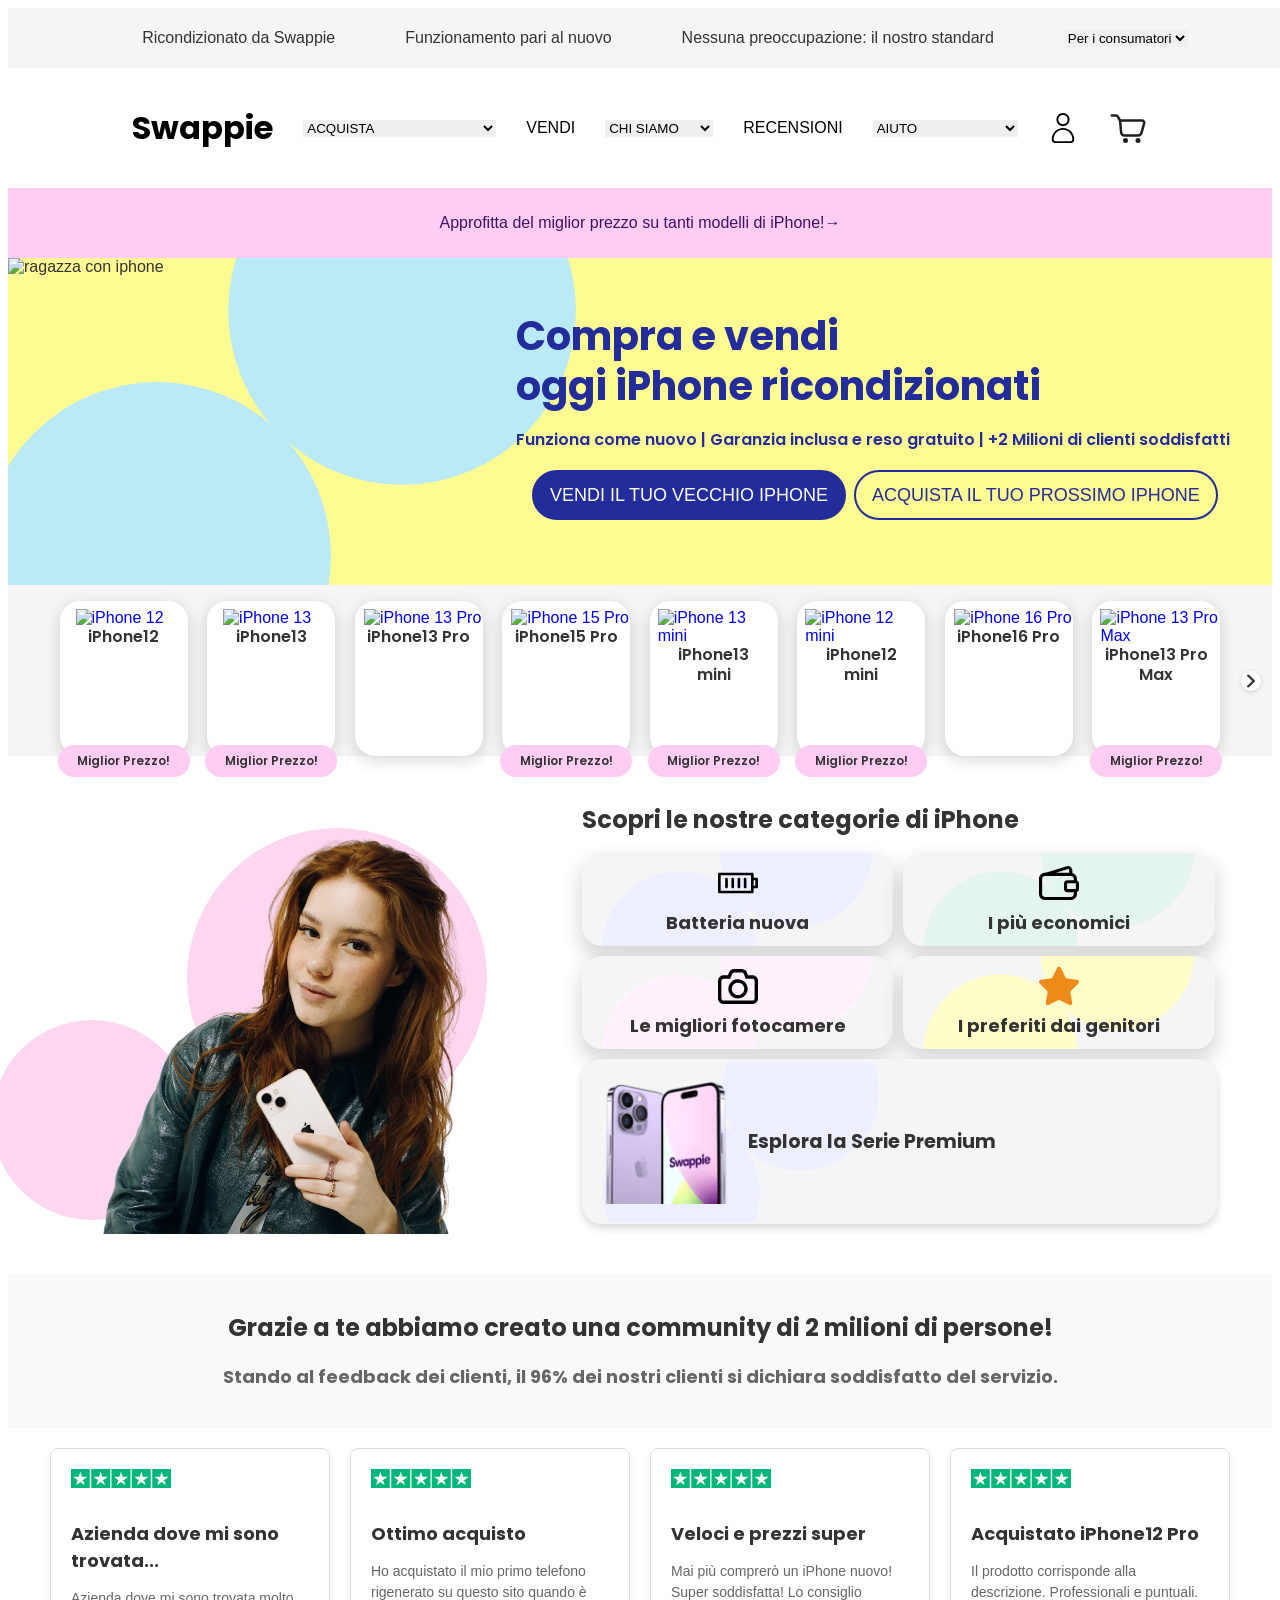
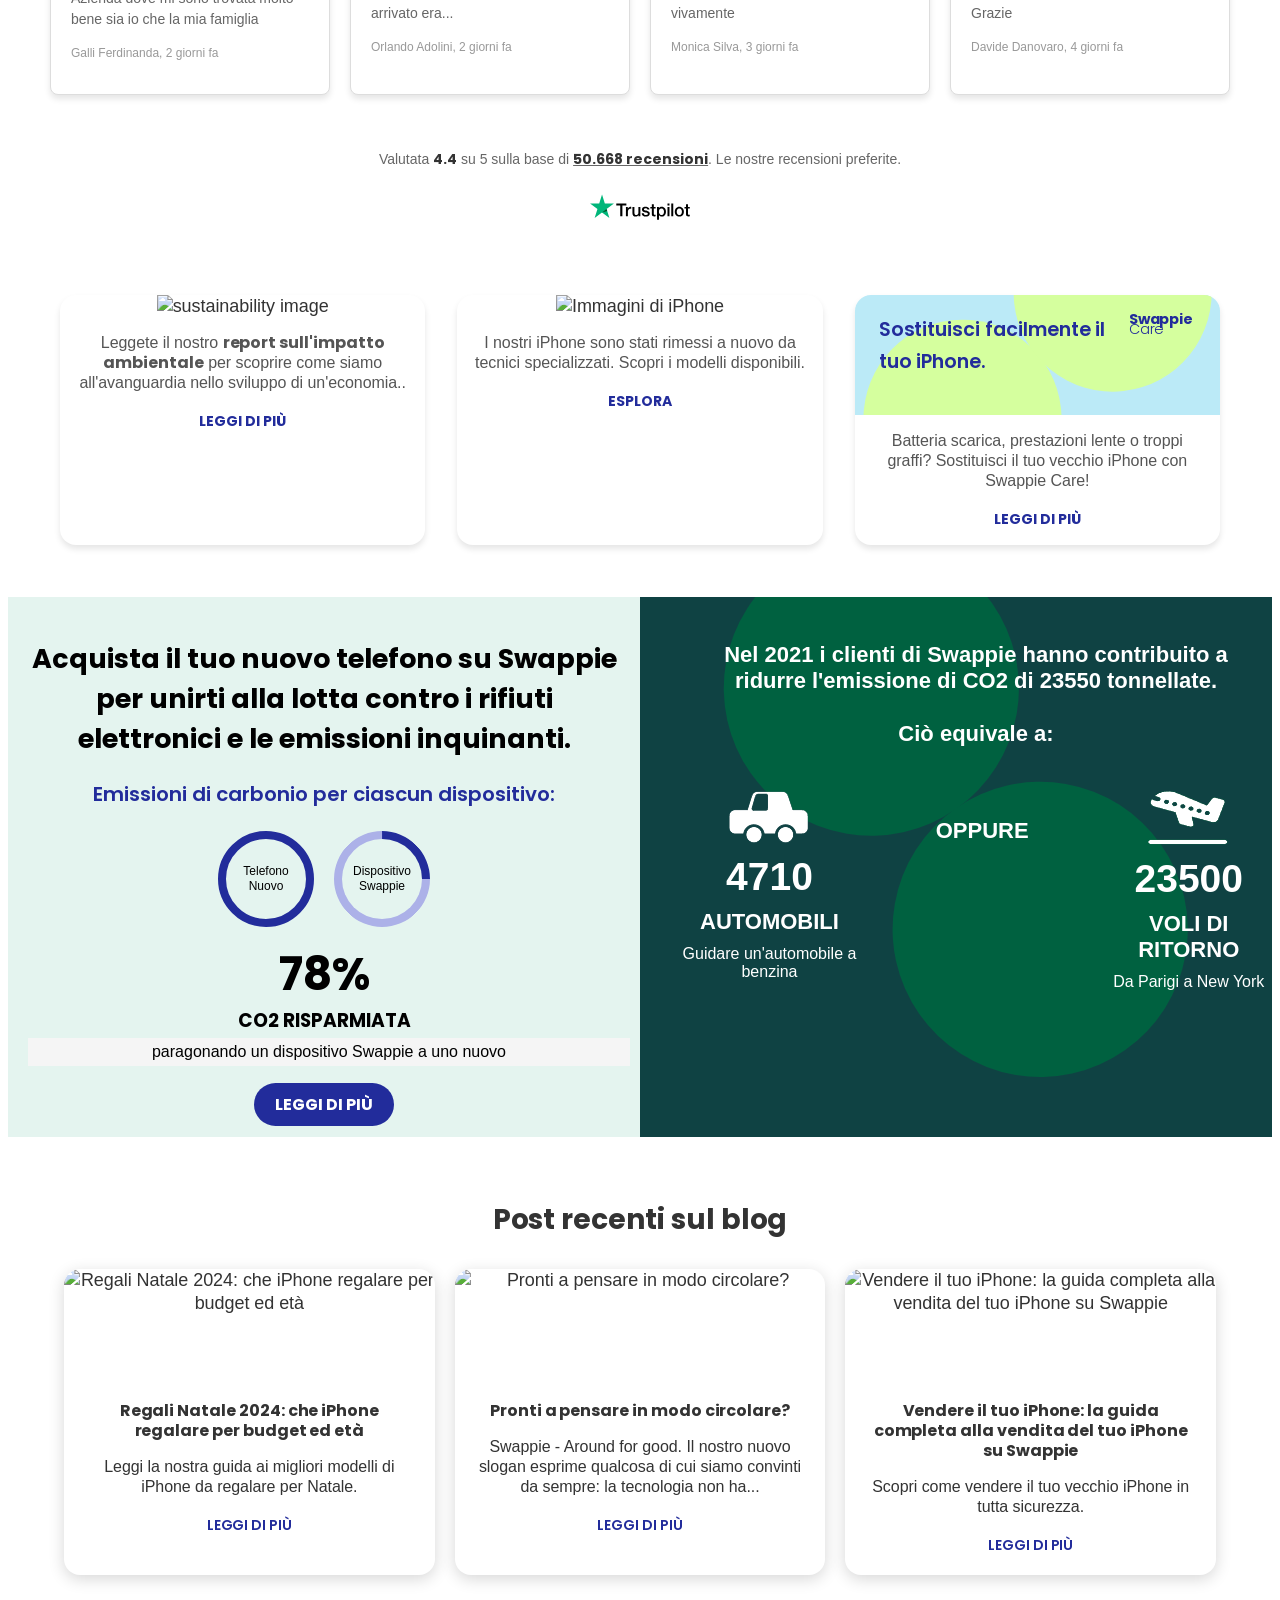
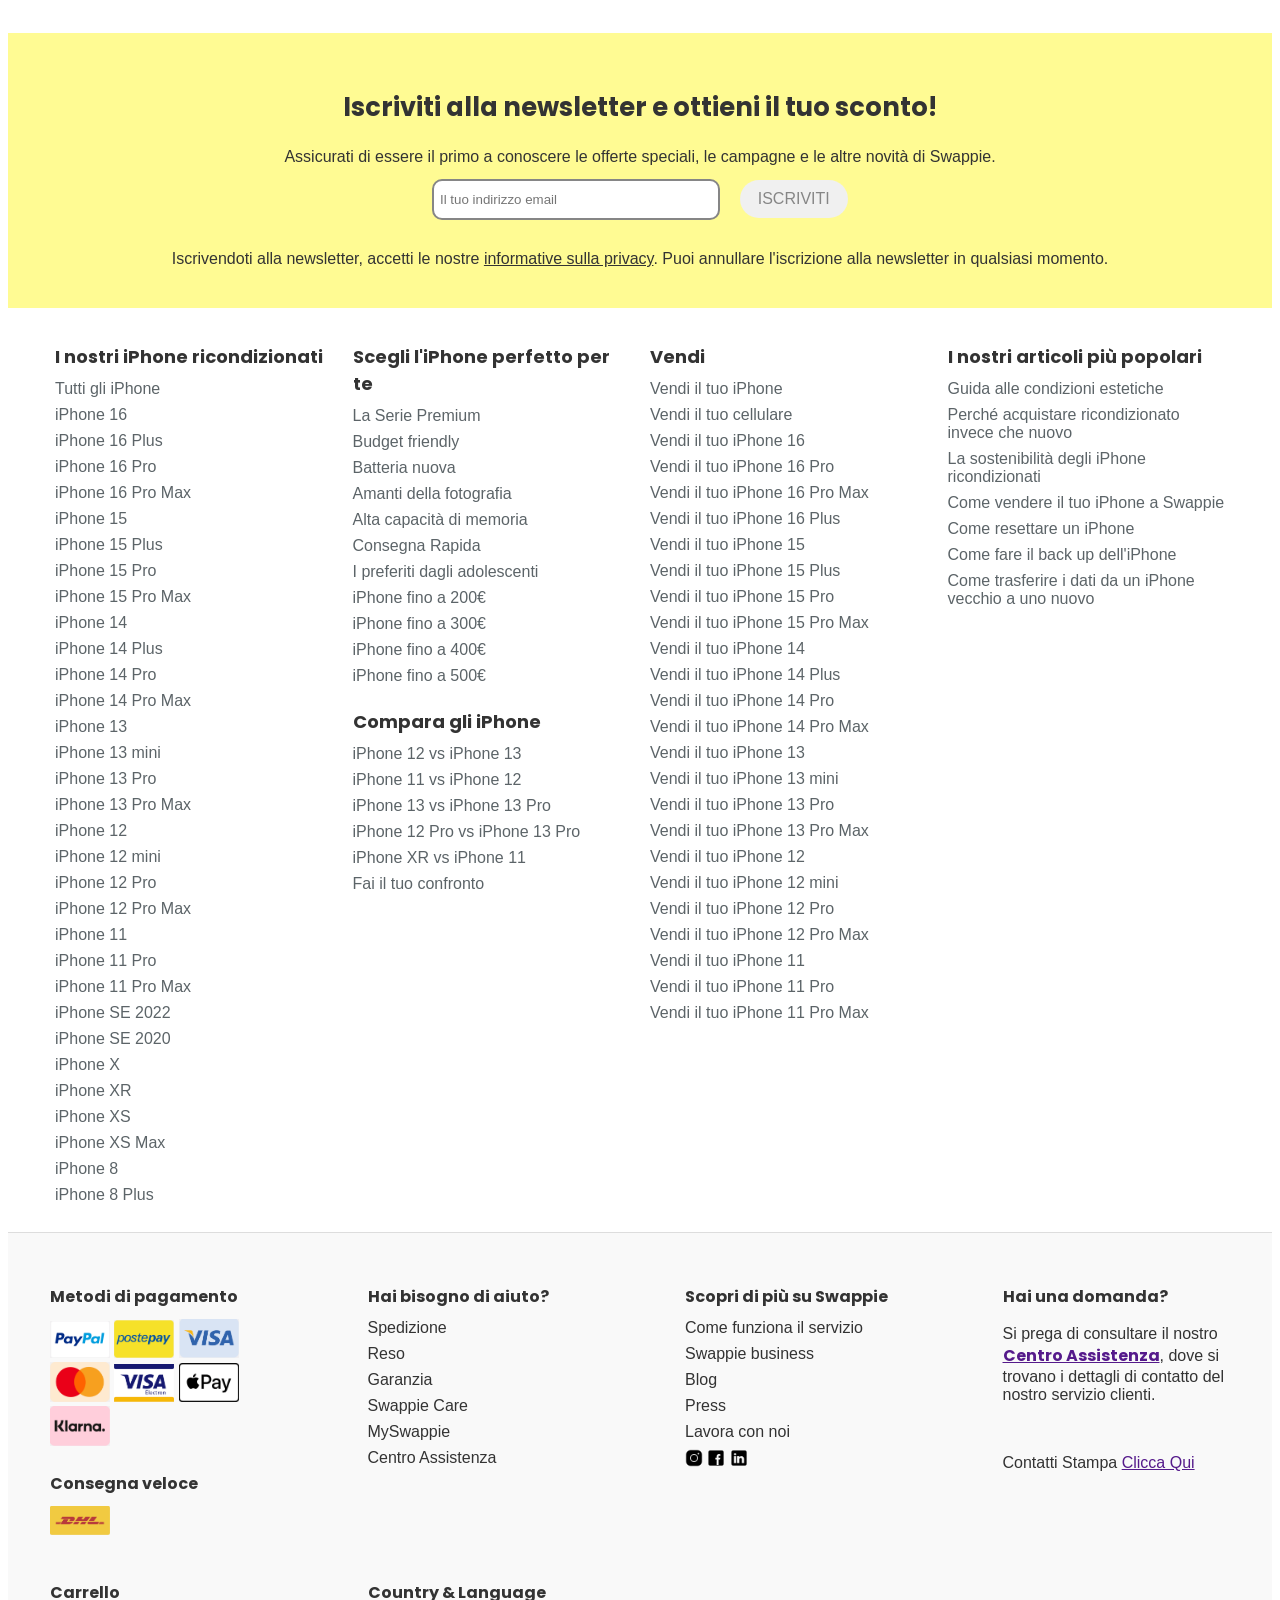
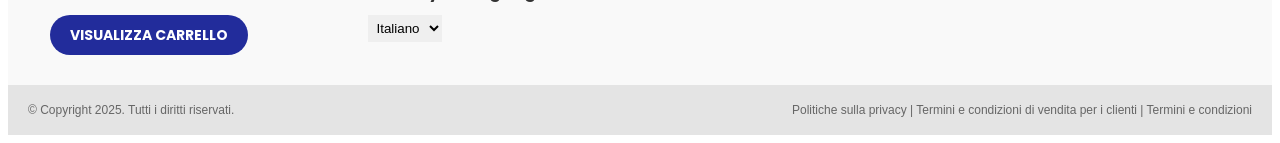
==== commit dd369ef4: "modifiche fatte" ====
--- a/index.html
+++ b/index.html
@@ -326,6 +326,89 @@
       />
     </section>
     <!-- Scopri Le categorie -->
+    <div class="discover-section">
+      <div class="product-image">
+      </div>
+      
+      <div class="category-container">
+        <h2 class="category-title">Scopri le nostre categorie di iPhone</h2>
+        
+        <div class="category-grid">
+          
+          <div class="category-box battery-category">
+            <img src="assets/img/general/battery.svg">
+            <span>Batteria nuova</span>
+          </div>
+          
+          <div class="category-box budget-category">
+            <img src="assets/img/general/wallet.svg">
+            <span>I più economici</span>
+          </div>
+          
+          <div class="category-box camera-category">
+            <img src="assets/img/general/fotocamera.svg">
+            <span>Le migliori fotocamere</span>
+          </div>
+          
+          <div class="category-box parent-favorite-category">
+            <img src="assets/img/general/star-parents.svg">
+            <span>I preferiti dai genitori</span>
+          </div>
+          
+          <div class="premium-box">
+            <img src="assets/img/general/card-cell-premium.avif">
+            <span>Esplora la Serie Premium</span>
+          </div>
+        </div>
+      </div>
+    </div>
+
+  <!-- Articles -->
+  <!-- Recensioni -->
+  <div class="articles_reviews">
+    <h1 class="review_title">Grazie a te abbiamo creato una community di 2 milioni di persone!</h1>
+    <h3 class="review_subtitle">Stando al feedback dei clienti, il 96% dei nostri clienti si dichiara soddisfatto del servizio.</h3>
+  </div>
+
+  <div class="articles_reviews_box">
+    <div class="review_trustpilot">
+      <img class="stars" src="assets/img/general/stars-5-1.png" alt="5 stelle" />
+      <h3>Azienda dove mi sono trovata...</h3>
+      <p>Azienda dove mi sono trovata molto bene sia io che la mia famiglia</p>
+      <p class="author">Galli Ferdinanda, 2 giorni fa</p>
+    </div>
+
+    <div class="review_trustpilot">
+      <img class="stars" src="assets/img/general/stars-5-1.png" alt="5 stelle" />
+      <h3>Ottimo acquisto</h3>
+      <p>Ho acquistato il mio primo telefono rigenerato su questo sito quando è arrivato era...</p>
+      <p class="author">Orlando Adolini, 2 giorni fa</p>
+    </div>
+
+    <div class="review_trustpilot">
+      <img class="stars" src="assets/img/general/stars-5-1.png" alt="5 stelle" />
+      <h3>Veloci e prezzi super</h3>
+      <p>Mai più comprerò un iPhone nuovo! Super soddisfatta! Lo consiglio vivamente</p>
+      <p class="author">Monica Silva, 3 giorni fa</p>
+    </div>
+
+    <div class="review_trustpilot">
+      <img class="stars" src="assets/img/general/stars-5-1.png" alt="5 stelle" />
+      <h3>Acquistato iPhone12 Pro</h3>
+      <p>Il prodotto corrisponde alla descrizione. Professionali e puntuali. Grazie </p>
+      <p class="author">Davide Danovaro, 4 giorni fa</p>
+    </div>
+  </div>
+
+  <div class="review_bottom">
+    <div class="articles_review_source">
+      <p>
+        Valutata <strong>4.4</strong> su 5 sulla base di
+        <u><strong>50.668 recensioni</strong></u>. Le nostre recensioni preferite.
+      </p>
+      <img class="Logo_trust" src="assets/logos/trustpilot_icon.svg" alt="Trustpilot Logo" />
+    </div>
+  </div>
     <!-- Articles -->
     <!-- Recensioni -->
     <!-- Articoli -->
@@ -414,6 +497,40 @@
       </div>
     </div>
     <!-- Green -->
+    <div class="container">
+      <div class="Left">
+          <h2>Acquista il tuo nuovo telefono su Swappie per unirti alla lotta contro i rifiuti elettronici e le emissioni inquinanti.</h2>
+          <h3>Emissioni di carbonio per ciascun dispositivo:</h3>
+          <div class="circle">
+              <div id="cerchio1"><span id="cerchio1txt">Telefono Nuovo</span></div>
+              <div id="cerchio2"><span id="cerchio2txt">Dispositivo Swappie</span></div>
+          </div>
+          <p class="percentuale">78%</p>
+          <p>CO2 RISPARMIATA</p>
+          <p class="info">paragonando un dispositivo Swappie a uno nuovo</p>
+          <input type="button" id="button" value="Leggi di più">
+      </div>
+      
+      <div class="Right">
+          <svg width="130vw" height="120vh" viewBox="-1 -1 722 362" xmlns="http://www.w3.org/2000/svg" style="transform:rotate(55deg)">
+              <g>
+                  <circle r="180" id="circle_left" cy="180" cx="180" stroke="none" fill="#006140"></circle>
+                  <circle r="180" id="circle_right" cy="180" cx="539" stroke="none" fill="#006140"></circle>
+              </g>
+          </svg>
+          
+          <div style="position: absolute; width: 100%; padding-top: 15px; z-index: 1; top: 0;"> 
+              <h3>Nel 2021 i clienti di Swappie hanno contribuito a ridurre l'emissione di CO2 di 23550 tonnellate. 
+                  <br><br>Ciò equivale a:</h3>
+  
+              <div class="container2">
+                  <div class="column"><img src="assets/logos/Macchina.png"><h2>4710</h2><h3 class="type">AUTOMOBILI</h3><p class="desc">Guidare un'automobile a benzina</p></div>
+                  <div class="column"><h3>OPPURE</h3></div>
+                  <div class="column"><img src="assets/logos/Aereo.png"><h2>23500</h2><h3 class="type">VOLI DI RITORNO</h3><p class="desc">Da Parigi a New York</p></div>
+              </div>
+          </div>
+      </div>
+  </div>
     <!-- Post -->
     <section class="post-recenti">
       <h2 class="post_recenti_title">Post recenti sul blog</h2>
@@ -494,6 +611,22 @@
     <!-- Newsletter -->
      
     
+   
+   
+  
+
+    <!-- Explorer -->
+    <!-- Iphone -->
+    <!-- Scopri Le categorie -->
+
+      
+
+    <!-- Articoli -->
+    <!-- Green -->
+
+    <!-- Post -->
+    <!-- Footer -->
+    <!-- Newsletter -->
     <footer class="newsletter">
       <h4 class="sconto">Iscriviti alla newsletter e ottieni il tuo sconto!</h4>
       <p class="offerte">
@@ -509,136 +642,6 @@
         l'iscrizione alla newsletter in qualsiasi momento.
       </p>
     </footer>
-   
-  
-
-    <!-- Explorer -->
-    <!-- Iphone -->
-    <!-- Scopri Le categorie -->
-
-      <div class="discover-section">
-        <div class="product-image">
-        </div>
-        
-        <div class="category-container">
-          <h2 class="category-title">Scopri le nostre categorie di iPhone</h2>
-          
-          <div class="category-grid">
-            
-            <div class="category-box battery-category">
-              <img src="assets/img/general/battery.svg">
-              <span>Batteria nuova</span>
-            </div>
-            
-            <div class="category-box budget-category">
-              <img src="assets/img/general/wallet.svg">
-              <span>I più economici</span>
-            </div>
-            
-            <div class="category-box camera-category">
-              <img src="assets/img/general/fotocamera.svg">
-              <span>Le migliori fotocamere</span>
-            </div>
-            
-            <div class="category-box parent-favorite-category">
-              <img src="assets/img/general/star-parents.svg">
-              <span>I preferiti dai genitori</span>
-            </div>
-            
-            <div class="premium-box">
-              <img src="assets/img/general/card-cell-premium.avif">
-              <span>Esplora la Serie Premium</span>
-            </div>
-          </div>
-        </div>
-      </div>
-  
-    <!-- Articles -->
-    <!-- Recensioni -->
-    <div class="articles_reviews">
-      <h1 class="review_title">Grazie a te abbiamo creato una community di 2 milioni di persone!</h1>
-      <h3 class="review_subtitle">Stando al feedback dei clienti, il 96% dei nostri clienti si dichiara soddisfatto del servizio.</h3>
-    </div>
-
-    <div class="articles_reviews_box">
-      <div class="review_trustpilot">
-        <img class="stars" src="assets/img/general/stars-5-1.png" alt="5 stelle" />
-        <h3>Azienda dove mi sono trovata...</h3>
-        <p>Azienda dove mi sono trovata molto bene sia io che la mia famiglia</p>
-        <p class="author">Galli Ferdinanda, 2 giorni fa</p>
-      </div>
-
-      <div class="review_trustpilot">
-        <img class="stars" src="assets/img/general/stars-5-1.png" alt="5 stelle" />
-        <h3>Ottimo acquisto</h3>
-        <p>Ho acquistato il mio primo telefono rigenerato su questo sito quando è arrivato era...</p>
-        <p class="author">Orlando Adolini, 2 giorni fa</p>
-      </div>
-
-      <div class="review_trustpilot">
-        <img class="stars" src="assets/img/general/stars-5-1.png" alt="5 stelle" />
-        <h3>Veloci e prezzi super</h3>
-        <p>Mai più comprerò un iPhone nuovo! Super soddisfatta! Lo consiglio vivamente</p>
-        <p class="author">Monica Silva, 3 giorni fa</p>
-      </div>
-
-      <div class="review_trustpilot">
-        <img class="stars" src="assets/img/general/stars-5-1.png" alt="5 stelle" />
-        <h3>Acquistato iPhone12 Pro</h3>
-        <p>Il prodotto corrisponde alla descrizione. Professionali e puntuali. Grazie </p>
-        <p class="author">Davide Danovaro, 4 giorni fa</p>
-      </div>
-    </div>
-
-    <div class="review_bottom">
-      <div class="articles_review_source">
-        <p>
-          Valutata <strong>4.4</strong> su 5 sulla base di
-          <u><strong>50.668 recensioni</strong></u>. Le nostre recensioni preferite.
-        </p>
-        <img class="Logo_trust" src="assets/logos/trustpilot_icon.svg" alt="Trustpilot Logo" />
-      </div>
-    </div>
-
-    <!-- Articoli -->
-    <!-- Green -->
-       <div class="container">
-        <div class="Left">
-            <h2>Acquista il tuo nuovo telefono su Swappie per unirti alla lotta contro i rifiuti elettronici e le emissioni inquinanti.</h2>
-            <h3>Emissioni di carbonio per ciascun dispositivo:</h3>
-            <div class="circle">
-                <div id="cerchio1"><span id="cerchio1txt">Telefono Nuovo</span></div>
-                <div id="cerchio2"><span id="cerchio2txt">Dispositivo Swappie</span></div>
-            </div>
-            <p class="percentuale">78%</p>
-            <p>CO2 RISPARMIATA</p>
-            <p class="info">paragonando un dispositivo Swappie a uno nuovo</p>
-            <input type="button" id="button" value="Leggi di più">
-        </div>
-        
-        <div class="Right">
-            <svg width="130vw" height="120vh" viewBox="-1 -1 722 362" xmlns="http://www.w3.org/2000/svg" style="transform:rotate(55deg)">
-                <g>
-                    <circle r="180" id="circle_left" cy="180" cx="180" stroke="none" fill="#006140"></circle>
-                    <circle r="180" id="circle_right" cy="180" cx="539" stroke="none" fill="#006140"></circle>
-                </g>
-            </svg>
-            
-            <div style="position: absolute; width: 100%; padding-top: 15px; z-index: 1; top: 0;"> 
-                <h3>Nel 2021 i clienti di Swappie hanno contribuito a ridurre l'emissione di CO2 di 23550 tonnellate. 
-                    <br><br>Ciò equivale a:</h3>
-    
-                <div class="container2">
-                    <div class="column"><img src="assets/logos/Macchina.png"><h2>4710</h2><h3 class="type">AUTOMOBILI</h3><p class="desc">Guidare un'automobile a benzina</p></div>
-                    <div class="column"><h3>OPPURE</h3></div>
-                    <div class="column"><img src="assets/logos/Aereo.png"><h2>23500</h2><h3 class="type">VOLI DI RITORNO</h3><p class="desc">Da Parigi a New York</p></div>
-                </div>
-            </div>
-        </div>
-    </div>
-    <!-- Post -->
-    <!-- Footer -->
-    <!-- Newsletter -->
     <!-- Lista -->
 
     <div class="footer_list">
--- a/style.css
+++ b/style.css
@@ -3,8 +3,9 @@
 /* Main */
 
 * {
-  font-family: Arial, sans-serif; /* Font generico ma da cambiare come nella cartella */
-}
+  font-family: poppins, sans-serif;
+}
+
 body {
   font-family: "Lato", sans-serif;
   color: #333333;
@@ -13,14 +14,6 @@
   font-weight: 400;
 } 
 
-
-
-/* Main */
-
-/* Header */
-/* Little Header */
-/* Header Main */
-/* Header offerta */
 /* Hero Section */
 
 .call_to_act_section{
@@ -550,15 +543,8 @@
 /* Newsletter */
 /* Lista */
 /* Info */
-* {
-  margin: 0;
-  padding: 0;
-  box-sizing: border-box;
-}
-.body {
-  justify-content: center;
-  align-items: center;
-}
+
+
 .info {
   background-color: rgb(245, 245, 245);
   padding: 5px;
@@ -1088,10 +1074,7 @@
 
 /* Articoli */
 /* Green */
-body {
-    overflow-x: hidden;
-    margin: 0;
-}
+
 
 /* Contenitore principale per Left e Right */
 .container {
@@ -1316,7 +1299,7 @@
 /* Footer */
 /* Newsletter */
 /* Lista */
-<<<<<<< HEAD
+
 .footer_list {
   display: grid;
   grid-template-columns: repeat(4, 1fr);
@@ -1538,14 +1521,8 @@
   }
 }
 
-=======
 /* Info */
-body {
-    font-family: Arial, sans-serif;
-    font-size: 12px;
-    margin: 0;
-    padding: 0;
-}
+
 
 .footer {
     background-color: #f9f9f9;
@@ -1644,4 +1621,3 @@
     max-width: 18px;
     margin-right: 15p
 }
->>>>>>> anthony_branch
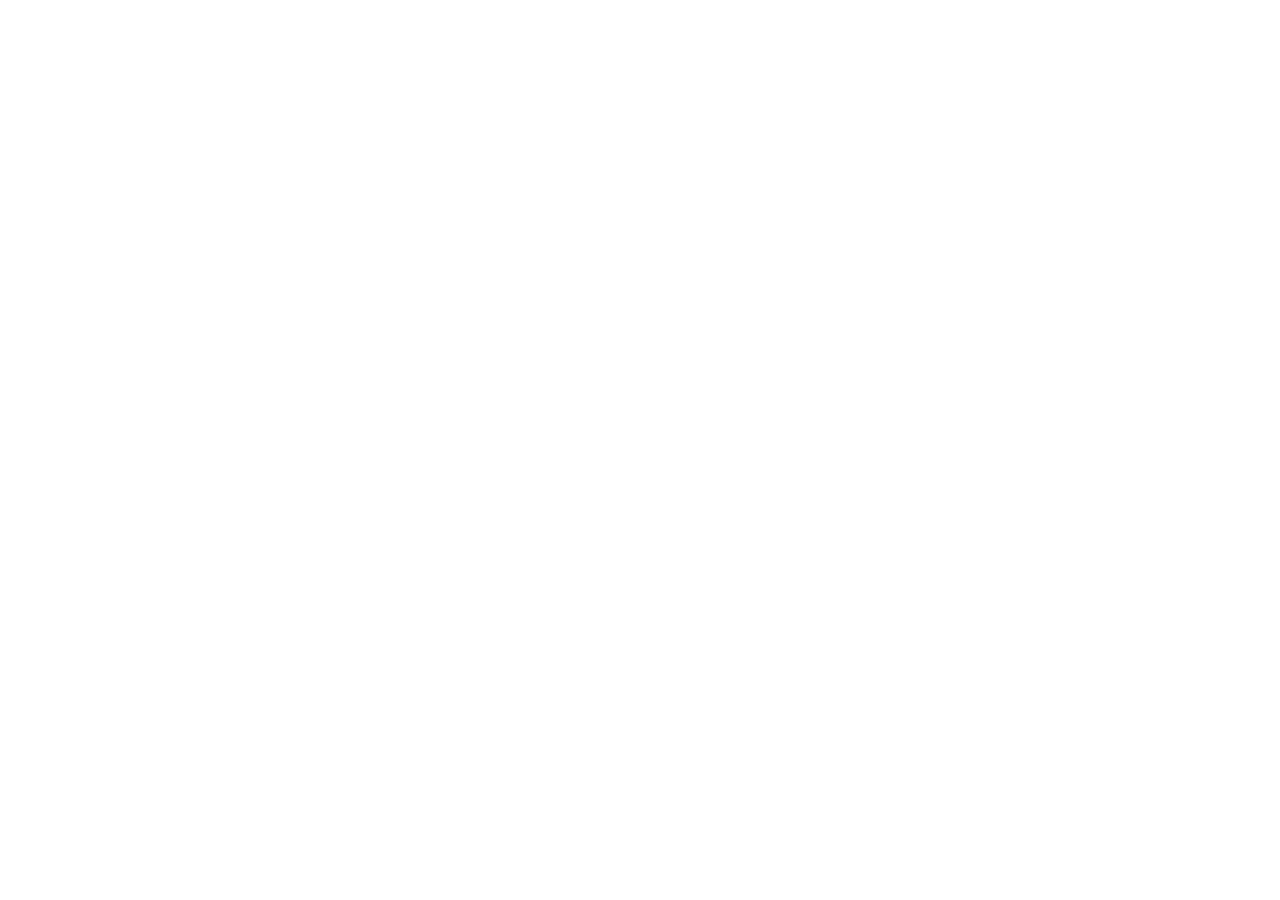
==== commit 7bd8aeea: "Add files via upload" ====
--- a/index.html
+++ b/index.html
@@ -1,1007 +1,114 @@
-
-<!DOCTYPE html>
-<html lang="it">
-  <head>
-    <meta charset="utf-8" />
-
-    <link rel="icon" href="assets/img/logos/favicon.avif" type="image/avif" />
-    <link rel="icon" href="assets/logos/favicon.avif"/>
-
-    <meta http-equiv="X-UA-Compatible" content="IE=edge,chrome=1" />
-    <title>Swappie</title>
-    <meta
-      content="width=device-width, initial-scale=1.0, maximum-scale=1.0, user-scalable=0"
-      name="viewport"
-    />
-    <meta name="viewport" content="width=device-width" />
-    <meta
-      name="description"
-      content="Acquista iPhone ricondizionati di alta qualità"
-    />
-    <meta
-      name="keywords"
-      content="iPhone usati, iPhone ricondizionati Italia, vendita iPhone online, iPhone con garanzia"
-    />
-    <link rel="stylesheet" href="style.css" />
-
-    <link
-      href="https://fonts.googleapis.com/css2?family=Poppins:wght@400;600&display=swap"
-      rel="stylesheet"
-    />
-    <link
-      href="https://fonts.googleapis.com/css2?family=Lato:wght@400;700&display=swap"
-      rel="stylesheet"
-    />
-  </head>
-  <body>
-    <!-- Header -->
-
-      <div class="nav">
-        <div class="info">
-          <ul class="consumatori">
-            <li>Ricondizionato da Swappie</li>
-            <li>Funzionamento pari al nuovo</li>
-            <li>Nessuna preoccupazione: il nostro standard</li>
-            <li>
-              <select class="aziende">
-                <option value="0">Per i consumatori</option>
-                <option value="1">Per le aziende</option>
-              </select>
-            </li>
-          </ul>
-        </div>
-        <div>
-          <ul class="navbar">
-            <div class="hamburger">
-              <div></div>
-              <div></div>
-              <div></div>
-            </div>
-            <li><a href="" class="swappie">Swappie</a></li>
-            <li>
-              <div class="centro">
-              <select class="acquista">
-                <option value="0">ACQUISTA</option>
-                <option value="1">
-                  <a href="">Tutti i modelli di iPhone</a>
-                </option>
-                <option value="2"><a href="">Scelti in base al budget</a></option>
-                <option value="3">
-                  <a href="">iPhone con batteria nuova</a>
-                </option>
-                <option value="4"><a href="">Consegna rapida</a></option>
-                <option value="5"><a href="">Preferiti dai teenager</a></option>
-                <option value="6">
-                  <a href="">Per gli amanti della fotografia</a>
-                </option>
-                <option value="7"><a href="">Memoria capiente</a></option>
-                <option value="8"><a href="">La Serie Premium</a></option>
-                <option value="9"><a href="">Confronta iPhone</a></option>
-              </select>
-            </li>
-            <li class="vendi"><a href="">VENDI</a></li>
-            <li>
-              <select class="chisiamo">
-                <option value="0"><a href="">CHI SIAMO</a></option>
-                <option value="1"><a href="">Chi Siamo</a></option>
-                <option value="2"><a href="">Press</a></option>
-                <option value="3"><a href="">Blog</a></option>
-                <option value="4"><a href="">Lavora con noi</a></option>
-              </select>
-            </li>
-            <li class="recensioni"><a href="">RECENSIONI</a></li>
-            <li>
-              <select class="aiuto">
-                <option value="0"><a href="">AIUTO</a></option>
-                <option value="1"><a href="">MySwappie</a></option>
-                <option value="2"><a href="">Centro Assistenza</a></option>
-                <option value="3"><a href="">Spedizione</a></option>
-                <option value="4"><a href="">Reso</a></option>
-                <option value="5"><a href="">Garanzia</a></option>
-                <option value="6"><a href="">Swappie Care</a></option>
-                <option value="7"><a href="">Metodi di pagamento</a></option>
-                <option value="8"><a href="">Inviaci un messaggio</a></option>
-                <option value="9"><a href="">Contatti stampa</a></option>
-              </select>
-            </li>
-              <li class="profile">
-                <svg
-                  xmlns="http://www.w3.org/2000/svg"
-                  viewBox="0 0 32 32"
-                  style="enable-background: new 0 0 32 32"
-                  xml:space="preserve"
-                >
-                  <path
-                    d="M16 14c-3.86 0-7-3.14-7-7s3.14-7 7-7 7 3.14 7 7-3.14 7-7 7zm0-12c-2.757 0-5 2.243-5 5s2.243 5 5 5 5-2.243 5-5-2.243-5-5-5zM23.942 32H8.058A4.062 4.062 0 0 1 4 27.942c0-6.616 5.383-12 12-12s12 5.384 12 12A4.062 4.062 0 0 1 23.942 32zM16 17.942c-5.514 0-10 4.486-10 10A2.06 2.06 0 0 0 8.058 30h15.884A2.06 2.06 0 0 0 26 27.942c0-5.514-4.486-10-10-10z"
-                  />
-                </svg>
-              </li>
-              <li class="cart">
-                <svg xmlns="http://www.w3.org/2000/svg" viewBox="0 0 32 32"><defs><style>.cls-1{fill:#231f20}</style></defs><g id="cart"><path class="cls-1" d="M29.46 10.14A2.94 2.94 0 0 0 27.1 9H10.22L8.76 6.35A2.67 2.67 0 0 0 6.41 5H3a1 1 0 0 0 0 2h3.41a.68.68 0 0 1 .6.31l1.65 3 .86 9.32a3.84 3.84 0 0 0 4 3.38h10.37a3.92 3.92 0 0 0 3.85-2.78l2.17-7.82a2.58 2.58 0 0 0-.45-2.27zM28 11.86l-2.17 7.83A1.93 1.93 0 0 1 23.89 21H13.48a1.89 1.89 0 0 1-2-1.56L10.73 11H27.1a1 1 0 0 1 .77.35.59.59 0 0 1 .13.51z"/><circle class="cls-1" cx="14" cy="26" r="2"/><circle class="cls-1" cx="24" cy="26" r="2"/></g></svg>
-              </li>
-        </div>
-        <div class="downnav">
-          <p>Approfitta del miglior prezzo su tanti modelli di iPhone!→</p>
-        </div>
-      </div>
-
-
-  </head>
-  <body>
-    <!-- Header -->
-
-    <!-- Little Header -->
-    <!-- Header Main-->
-    <!-- Header offerta -->
-    <!-- Hero Section-->
-
-    <section class="call_to_act_section">
-      <div class="call_cerchi_conteiner">
-        <svg
-          class="svg_cerchi_cta"
-          viewBox="-1 -1 602 302"
-          xmlns="http://www.w3.org/2000/svg"
-        >
-          <g>
-            <circle
-              r="150"
-              id="circle_left"
-              cy="150"
-              cx="150"
-              stroke="none"
-              fill="#BBEAF7"
-            ></circle>
-            <circle
-              r="150"
-              id="circle_right"
-              cy="150"
-              cx="449"
-              stroke="none"
-              fill="#BBEAF7"
-            ></circle>
-          </g>
-        </svg>
-      </div>
-      <div class="photo_conteiner_cta">
-        <img
-          class="img_cta"
-          src="https://assets.swappie.com/cdn-cgi/image/width=1200,fit=scale-down,format=auto/swappie_b2c_frontpage_hero_close_up.png?v=63198538"
-          alt="ragazza con iphone"
-        />
-      </div>
-      <div class="main_call_to_act">
-        <h1>Compra e vendi</h1>
-        <h1>oggi iPhone ricondizionati</h1>
-        <p>
-          Funziona come nuovo | Garanzia inclusa e reso gratuito | +2 Milioni di
-          clienti soddisfatti
-        </p>
-        <div class="tasti_call_to_act">
-          <a href="/it/vendere/iphone/" class="Button_1_cta">
-            Vendi il tuo vecchio iPhone
-          </a>
-          <a href="/it/iphone/" class="Button_2_cta">
-            Acquista il tuo prossimo iPhone
-          </a>
-        </div>
-      </div>
-    </section>
-    <!-- Explorer -->
-    <!-- Iphone -->
-    <section class="iphones__section">
-      <ul class="iphones__scroll">
-        <li class="iphone__box">
-          <a href="https://swappie.com/it/modello/iphone-12/">
-            <img
-              alt="iPhone 12"
-              loading="eager"
-              width="96"
-              height="96"
-              src="https://assets.swappie.com/cdn-cgi/image/width=96,height=96,fit=contain,format=auto/swappie-iphone-12-blue.png?v=63198538"
-              srcset="
-                https://assets.swappie.com/cdn-cgi/image/width=96,height=96,dpr=2,fit=contain,format=auto/swappie-iphone-12-blue.png?v=63198538 2x
-              "
-            />
-            <p>iPhone12</p>
-          </a>
-          <div class="miglior_prezzo"><p>Miglior Prezzo!</p></div>
-        </li>
-        <li class="iphone__box">
-          <a href="https://swappie.com/it/modello/iphone-13/">
-            <img
-              alt="iPhone 13"
-              loading="eager"
-              width="96"
-              height="96"
-              src="https://assets.swappie.com/cdn-cgi/image/width=96,height=96,fit=contain,format=auto/swappie-iphone-13-blue.png?v=63198538"
-              srcset="
-                https://assets.swappie.com/cdn-cgi/image/width=96,height=96,dpr=2,fit=contain,format=auto/swappie-iphone-13-blue.png?v=63198538 2x
-              "
-            />
-            <p>iPhone13</p>
-          </a>
-          <div class="miglior_prezzo"><p>Miglior Prezzo!</p></div>
-        </li>
-        <li class="iphone__box">
-          <a href="https://swappie.com/it/modello/iphone-13-pro/">
-            <img
-              alt="iPhone 13 Pro"
-              loading="eager"
-              width="96"
-              height="96"
-              src="https://assets.swappie.com/cdn-cgi/image/width=96,height=96,fit=contain,format=auto/swappie-iphone-13-pro-gold.png?v=63198538"
-              srcset="
-                https://assets.swappie.com/cdn-cgi/image/width=96,height=96,dpr=2,fit=contain,format=auto/swappie-iphone-13-pro-gold.png?v=63198538 2x
-              "
-            />
-            <p>iPhone13 Pro</p>
-          </a>
-        </li>
-        <li class="iphone__box">
-          <a href="https://swappie.com/it/modello/iphone-15-pro/">
-            <img
-              alt="iPhone 15 Pro"
-              loading="eager"
-              width="96"
-              height="96"
-              src="https://assets.swappie.com/cdn-cgi/image/width=96,height=96,fit=contain,format=auto/swappie-iphone-15-pro-natural-titanium.png?v=63198538"
-              srcset="
-                https://assets.swappie.com/cdn-cgi/image/width=96,height=96,dpr=2,fit=contain,format=auto/swappie-iphone-15-pro-natural-titanium.png?v=63198538 2x
-              "
-            />
-            <p>iPhone15 Pro</p>
-          </a>
-          <div class="miglior_prezzo"><p>Miglior Prezzo!</p></div>
-        </li>
-        <li class="iphone__box">
-          <a href="https://swappie.com/it/modello/iphone-13-mini/">
-            <img
-              alt="iPhone 13 mini"
-              loading="eager"
-              width="96"
-              height="96"
-              src="https://assets.swappie.com/cdn-cgi/image/width=96,height=96,fit=contain,format=auto/swappie-iphone-13-mini-pink.png?v=63198538"
-              srcset="
-                https://assets.swappie.com/cdn-cgi/image/width=96,height=96,dpr=2,fit=contain,format=auto/swappie-iphone-13-mini-pink.png?v=63198538 2x
-              "
-            />
-            <p>iPhone13</p>
-            <p>mini</p>
-          </a>
-          <div class="miglior_prezzo"><p>Miglior Prezzo!</p></div>
-        </li>
-        <li class="iphone__box">
-          <a href="https://swappie.com/it/modello/iphone-12-mini/">
-            <img
-              alt="iPhone 12 mini"
-              loading="eager"
-              width="96"
-              height="96"
-              src="https://assets.swappie.com/cdn-cgi/image/width=96,height=96,fit=contain,format=auto/swappie-iphone-12-mini-black.png?v=63198538"
-              srcset="
-                https://assets.swappie.com/cdn-cgi/image/width=96,height=96,dpr=2,fit=contain,format=auto/swappie-iphone-12-mini-black.png?v=63198538 2x
-              "
-            />
-            <p>iPhone12</p>
-            <p>mini</p>
-          </a>
-          <div class="miglior_prezzo"><p>Miglior Prezzo!</p></div>
-        </li>
-        <li class="iphone__box">
-          <a href="https://swappie.com/it/modello/iphone-16-pro/">
-            <img
-              alt="iPhone 16 Pro"
-              loading="eager"
-              width="96"
-              height="96"
-              src="https://assets.swappie.com/cdn-cgi/image/width=96,height=96,fit=contain,format=auto/swappie-iphone-16-pro-natural-titanium.png?v=63198538"
-              srcset="
-                https://assets.swappie.com/cdn-cgi/image/width=96,height=96,dpr=2,fit=contain,format=auto/swappie-iphone-16-pro-natural-titanium.png?v=63198538 2x
-              "
-            />
-            <p>iPhone16 Pro</p>
-          </a>
-        </li>
-        <li class="iphone__box">
-          <a href="https://swappie.com/it/modello/iphone-13-pro-max/">
-            <img
-              alt="iPhone 13 Pro Max"
-              loading="eager"
-              width="96"
-              height="96"
-              src="https://assets.swappie.com/cdn-cgi/image/width=96,height=96,fit=contain,format=auto/swappie-iphone-13-pro-max-sierra-blue.png?v=63198538"
-              srcset="
-                https://assets.swappie.com/cdn-cgi/image/width=96,height=96,dpr=2,fit=contain,format=auto/swappie-iphone-13-pro-max-sierra-blue.png?v=63198538 2x
-              "
-            />
-            <p>iPhone13 Pro Max</p>
-          </a>
-          <div class="miglior_prezzo"><p>Miglior Prezzo!</p></div>
-        </li>
-      </ul>
-      <img
-        class="icon__freccia"
-        alt="Freccia che punta a destra"
-        src="assets/img/logos/icons8-freccia-destra-bianca.png"
-      />
-    </section>
-    <!-- Scopri Le categorie -->
-    <div class="discover-section">
-      <div class="product-image">
-      </div>
-      
-      <div class="category-container">
-        <h2 class="category-title">Scopri le nostre categorie di iPhone</h2>
-        
-        <div class="category-grid">
-          
-          <div class="category-box battery-category">
-            <img src="assets/img/general/battery.svg">
-            <span>Batteria nuova</span>
-          </div>
-          
-          <div class="category-box budget-category">
-            <img src="assets/img/general/wallet.svg">
-            <span>I più economici</span>
-          </div>
-          
-          <div class="category-box camera-category">
-            <img src="assets/img/general/fotocamera.svg">
-            <span>Le migliori fotocamere</span>
-          </div>
-          
-          <div class="category-box parent-favorite-category">
-            <img src="assets/img/general/star-parents.svg">
-            <span>I preferiti dai genitori</span>
-          </div>
-          
-          <div class="premium-box">
-            <img src="assets/img/general/card-cell-premium.avif">
-            <span>Esplora la Serie Premium</span>
-          </div>
-        </div>
-      </div>
-    </div>
-
-  <!-- Articles -->
-  <!-- Recensioni -->
-  <div class="articles_reviews">
-    <h1 class="review_title">Grazie a te abbiamo creato una community di 2 milioni di persone!</h1>
-    <h3 class="review_subtitle">Stando al feedback dei clienti, il 96% dei nostri clienti si dichiara soddisfatto del servizio.</h3>
-  </div>
-
-  <div class="articles_reviews_box">
-    <div class="review_trustpilot">
-      <img class="stars" src="assets/img/general/stars-5-1.png" alt="5 stelle" />
-      <h3>Azienda dove mi sono trovata...</h3>
-      <p>Azienda dove mi sono trovata molto bene sia io che la mia famiglia</p>
-      <p class="author">Galli Ferdinanda, 2 giorni fa</p>
-    </div>
-
-    <div class="review_trustpilot">
-      <img class="stars" src="assets/img/general/stars-5-1.png" alt="5 stelle" />
-      <h3>Ottimo acquisto</h3>
-      <p>Ho acquistato il mio primo telefono rigenerato su questo sito quando è arrivato era...</p>
-      <p class="author">Orlando Adolini, 2 giorni fa</p>
-    </div>
-
-    <div class="review_trustpilot">
-      <img class="stars" src="assets/img/general/stars-5-1.png" alt="5 stelle" />
-      <h3>Veloci e prezzi super</h3>
-      <p>Mai più comprerò un iPhone nuovo! Super soddisfatta! Lo consiglio vivamente</p>
-      <p class="author">Monica Silva, 3 giorni fa</p>
-    </div>
-
-    <div class="review_trustpilot">
-      <img class="stars" src="assets/img/general/stars-5-1.png" alt="5 stelle" />
-      <h3>Acquistato iPhone12 Pro</h3>
-      <p>Il prodotto corrisponde alla descrizione. Professionali e puntuali. Grazie </p>
-      <p class="author">Davide Danovaro, 4 giorni fa</p>
-    </div>
-  </div>
-
-  <div class="review_bottom">
-    <div class="articles_review_source">
-      <p>
-        Valutata <strong>4.4</strong> su 5 sulla base di
-        <u><strong>50.668 recensioni</strong></u>. Le nostre recensioni preferite.
-      </p>
-      <img class="Logo_trust" src="assets/logos/trustpilot_icon.svg" alt="Trustpilot Logo" />
-    </div>
-  </div>
-    <!-- Articles -->
-    <!-- Recensioni -->
-    <!-- Articoli -->
-    <div class="cards-container-p">
-      <div class="card-p">
-        <a class="link_invisibile" href="https://swappie.com/it/chi-siamo/"></a>
-        <img
-          alt="sustainability image"
-          loading="lazy"
-          width="240"
-          src="https://assets.swappie.com/cdn-cgi/image/width=240,fit=contain,format=auto/about-us-sustainability-mobile-v3.png?v=63198538"
-          srcset="
-            https://assets.swappie.com/cdn-cgi/image/width=240,dpr=2,fit=contain,format=auto/about-us-sustainability-mobile-v3.png?v=63198538 2x
-          "
-        />
-        <div class="card-content-p">
-          <p>
-            Leggete il nostro
-            <strong>report sull'impatto ambientale</strong> per scoprire come
-            siamo all'avanguardia nello sviluppo di un'economia..
-          </p>
-          <a href="https://swappie.com/it/chi-siamo/">LEGGI DI PIÙ</a>
-        </div>
-      </div>
-      <div class="card-p">
-        <a class="link_invisibile" href="https://swappie.com/it/iphone/"></a>
-        <img
-          alt="Immagini di iPhone"
-          loading="lazy"
-          width="240"
-          src="https://assets.swappie.com/cdn-cgi/image/width=240,fit=contain,format=auto/studentbeans2.jpeg?v=63198538"
-          srcset="
-            https://assets.swappie.com/cdn-cgi/image/width=240,dpr=2,fit=contain,format=auto/studentbeans2.jpeg?v=63198538 2x
-          "
-        />
-        <div class="card-content-p">
-          <p>
-            I nostri iPhone sono stati rimessi a nuovo da tecnici specializzati.
-            Scopri i modelli disponibili.
-          </p>
-          <a href="https://swappie.com/it/iphone/">ESPLORA</a>
-        </div>
-      </div>
-      <div class="card-p" id="card3-p">
-        <a class="link_invisibile" href="https://swappie.com/it/iphone/"></a>
-        <div class="header_card3">
-          <div class="icon-swappie-care"><strong>Swappie</strong> Care</div>
-          <div class="contenitore-cerchi">
-            <svg
-              class="cerchi-p"
-              width="200"
-              height="150"
-              viewBox="-1 -1 202 102"
-              xmlns="http://www.w3.org/2000/svg"
-              style="transform: rotate(-40deg)"
-            >
-              <g>
-                <circle
-                  r="50"
-                  id="circle_left"
-                  cy="50"
-                  cx="50"
-                  stroke="none"
-                  fill="#D5FF9E"
-                ></circle>
-                <circle
-                  r="50"
-                  id="circle_right"
-                  cy="50"
-                  cx="149"
-                  stroke="none"
-                  fill="#D5FF9E"
-                ></circle>
-              </g>
-            </svg>
-          </div>
-          <p class="img-card3">Sostituisci facilmente il tuo iPhone.</p>
-        </div>
-        <div class="card-content-p">
-          <p>
-            Batteria scarica, prestazioni lente o troppi graffi? Sostituisci il
-            tuo vecchio iPhone con Swappie Care!
-          </p>
-          <a href="https://swappie.com/it/care/">LEGGI DI PIÙ</a>
-        </div>
-      </div>
-    </div>
-    <!-- Green -->
-    <div class="container">
-      <div class="Left">
-          <h2>Acquista il tuo nuovo telefono su Swappie per unirti alla lotta contro i rifiuti elettronici e le emissioni inquinanti.</h2>
-          <h3>Emissioni di carbonio per ciascun dispositivo:</h3>
-          <div class="circle">
-              <div id="cerchio1"><span id="cerchio1txt">Telefono Nuovo</span></div>
-              <div id="cerchio2"><span id="cerchio2txt">Dispositivo Swappie</span></div>
-          </div>
-          <p class="percentuale">78%</p>
-          <p>CO2 RISPARMIATA</p>
-          <p class="info">paragonando un dispositivo Swappie a uno nuovo</p>
-          <input type="button" id="button" value="Leggi di più">
-      </div>
-      
-      <div class="Right">
-          <svg width="130vw" height="120vh" viewBox="-1 -1 722 362" xmlns="http://www.w3.org/2000/svg" style="transform:rotate(55deg)">
-              <g>
-                  <circle r="180" id="circle_left" cy="180" cx="180" stroke="none" fill="#006140"></circle>
-                  <circle r="180" id="circle_right" cy="180" cx="539" stroke="none" fill="#006140"></circle>
-              </g>
-          </svg>
-          
-          <div style="position: absolute; width: 100%; padding-top: 15px; z-index: 1; top: 0;"> 
-              <h3>Nel 2021 i clienti di Swappie hanno contribuito a ridurre l'emissione di CO2 di 23550 tonnellate. 
-                  <br><br>Ciò equivale a:</h3>
-  
-              <div class="container2">
-                  <div class="column"><img src="assets/logos/Macchina.png"><h2>4710</h2><h3 class="type">AUTOMOBILI</h3><p class="desc">Guidare un'automobile a benzina</p></div>
-                  <div class="column"><h3>OPPURE</h3></div>
-                  <div class="column"><img src="assets/logos/Aereo.png"><h2>23500</h2><h3 class="type">VOLI DI RITORNO</h3><p class="desc">Da Parigi a New York</p></div>
-              </div>
-          </div>
-      </div>
-  </div>
-    <!-- Post -->
-    <section class="post-recenti">
-      <h2 class="post_recenti_title">Post recenti sul blog</h2>
-      <div class="cards_ps">
-        <div class="card_ps">
-          <a
-            class="link_invisibile_post_recenti"
-            href="//swappie.com/it/blog/guida-regalo-iphone/"
-          ></a>
-          <img
-            alt="Regali Natale 2024: che iPhone regalare per budget ed età"
-            loading="lazy"
-            width="240"
-            src="https://assets.swappie.com/cdn-cgi/image/width=240,fit=contain,format=auto/regali-natale-2024-iphone.png?v=63198538"
-            srcset="
-              https://assets.swappie.com/cdn-cgi/image/width=240,dpr=2,fit=contain,format=auto/regali-natale-2024-iphone.png?v=63198538 2x
-            "
-          />
-          <h3>Regali Natale 2024: che iPhone regalare per budget ed età</h3>
-          <p>
-            Leggi la nostra guida ai migliori modelli di iPhone da regalare per
-            Natale.
-          </p>
-          <a href="https://swappie.com/it/blog/guida-regalo-iphone/"
-            >Leggi di più</a
-          >
-        </div>
-        <div class="card_ps">
-          <img
-            alt="Pronti a pensare in modo circolare?"
-            loading="lazy"
-            width="240"
-            src="https://assets.swappie.com/cdn-cgi/image/width=240,fit=contain,format=auto/Email-Blog-Images-6-2.jpg?v=63198538"
-            srcset="
-              https://assets.swappie.com/cdn-cgi/image/width=240,dpr=2,fit=contain,format=auto/Email-Blog-Images-6-2.jpg?v=63198538 2x
-            "
-          />
-          <a
-            class="link_invisibile_post_recenti"
-            href="https://swappie.com/it/blog/pronti-a-pensare-in-modo-circolare/"
-          ></a>
-          <h3>Pronti a pensare in modo circolare?</h3>
-          <p>
-            Swappie - Around for good. Il nostro nuovo slogan esprime qualcosa
-            di cui siamo convinti da sempre: la tecnologia non ha...
-          </p>
-          <a
-            href="https://swappie.com/it/blog/pronti-a-pensare-in-modo-circolare/"
-            >Leggi di più</a
-          >
-        </div>
-        <div class="card_ps">
-          <a
-            class="link_invisibile_post_recenti"
-            href="https://swappie.com/it/blog/come-vendere-il-tuo-iphone/"
-          ></a>
-          <img
-            alt="Vendere il tuo iPhone: la guida completa alla vendita del tuo iPhone su Swappie"
-            loading="lazy"
-            width="240"
-            src="https://assets.swappie.com/cdn-cgi/image/width=240,fit=contain,format=auto/vendere-il-tuo-iPhone-.jpg?v=63198538"
-            srcset="
-              https://assets.swappie.com/cdn-cgi/image/width=240,dpr=2,fit=contain,format=auto/vendere-il-tuo-iPhone-.jpg?v=63198538 2x
-            "
-          />
-          <h3>
-            Vendere il tuo iPhone: la guida completa alla vendita del tuo iPhone
-            su Swappie
-          </h3>
-          <p>Scopri come vendere il tuo vecchio iPhone in tutta sicurezza.</p>
-          <a href="https://swappie.com/it/blog/come-vendere-il-tuo-iphone/"
-            >Leggi di più</a
-          >
-        </div>
-      </div>
-    </section>
-    <!-- Footer -->
-    <!-- Newsletter -->
-     
-    
-   
-   
-  
-
-    <!-- Explorer -->
-    <!-- Iphone -->
-    <!-- Scopri Le categorie -->
-
-      
-
-    <!-- Articoli -->
-    <!-- Green -->
-
-    <!-- Post -->
-    <!-- Footer -->
-    <!-- Newsletter -->
-    <footer class="newsletter">
-      <h4 class="sconto">Iscriviti alla newsletter e ottieni il tuo sconto!</h4>
-      <p class="offerte">
-        Assicurati di essere il primo a conoscere le offerte speciali, le
-        campagne e le altre novità di Swappie.
-      </p>
-      <label for="email"></label>
-      <input type="email" class="email" placeholder=" Il tuo indirizzo email" />
-      <button class="btn">ISCRIVITI</button>
-      <p class="informative">
-        Iscrivendoti alla newsletter, accetti le nostre
-        <a href="privacy">informative sulla privacy</a>. Puoi annullare
-        l'iscrizione alla newsletter in qualsiasi momento.
-      </p>
-    </footer>
-    <!-- Lista -->
-
-    <div class="footer_list">
-      <div class="column_list">
-
-        <h2>I nostri iPhone ricondizionati</h2>
-        <ul>
-          <li><a href="">Tutti gli iPhone</li>
-          <li>
-            <a href="">iPhone 16</li>
-          <li>
-            <a href="">iPhone 16 Plus</a>
-          </li>
-          <li>
-            <a href="">iPhone 16 Pro</a>
-          </li>
-          <li>
-            <a href="">iPhone 16 Pro Max</a>
-          </li>
-          <li>
-            <a href="">iPhone 15</a>
-          </li>
-          <li>
-            <a href="">iPhone 15 Plus</a>
-          </li>
-          <li>
-            <a href="">iPhone 15 Pro</a>
-          </li>
-          <li>
-            <a href="">iPhone 15 Pro Max</a>
-          </li>
-          <li>
-            <a href="">iPhone 14</li>
-          <li>
-            <a href="">iPhone 14 Plus</a>
-          </li>
-          <li>
-            <a href="">iPhone 14 Pro</a>
-          </li>
-          <li>
-            <a href="">iPhone 14 Pro Max</a>
-          </li>
-          <li>
-            <a href="">iPhone 13</li>
-          <li>
-            <a href="">iPhone 13 mini</a>
-          </li>
-          <li>
-            <a href="">iPhone 13 Pro</a>
-          </li>
-          <li>
-            <a href="">iPhone 13 Pro Max</a>
-          </li>
-          <li>
-            <a href="">iPhone 12</li>
-          <li>
-            <a href="">iPhone 12 mini</a>
-          </li>
-          <li>
-            <a href="">iPhone 12 Pro</a>
-          </li>
-          <li>
-            <a href="">iPhone 12 Pro Max</a>
-          </li>
-          <li>
-            <a href="">iPhone 11</li>
-          <li>
-            <a href="">iPhone 11 Pro</a>
-          </li>
-          <li>
-            <a href="">iPhone 11 Pro Max</a>
-          </li>
-          <li>
-            <a href="">iPhone SE 2022</a>
-          </li>
-          <li>
-            <a href="">iPhone SE 2020</a>
-          </li>
-          <li>
-            <a href="">iPhone X</li>
-          <li>
-            <a href="">iPhone XR</li>
-          <li>
-            <a href="">iPhone XS</li>
-          <li>
-            <a href="">iPhone XS Max</a>
-          </li>
-          <li>
-            <a href="">iPhone 8</li>
-          <li>
-            <a href="">iPhone 8 Plus</a>
-          </li>
-        </ul>
-      </div>
-      <div class="column_list">
-        <h2>Scegli l'iPhone perfetto per te</h2>
-        <ul>
-          <li>
-            <a href="">La Serie Premium</li>
-          <li>
-            <a href="">Budget friendly</a>
-          </li>
-          <li>
-            <a href="">Batteria nuova</a>
-          </li>
-
-          <li>
-            <a href="">Amanti della fotografia</a>
-          </li>
-          <li>
-            <a href="">Alta capacità di memoria</a>
-          </li>
-          <li>
-            <a href="">Consegna Rapida</a>
-          </li>
-          <li>
-            <a href="">I preferiti dagli adolescenti</a>
-          </li>
-          <li>
-            <a href="">iPhone fino a 200€</a>
-          </li>
-          <li>
-            <a href="">iPhone fino a 300€</a>
-          </li>
-          <li>
-            <a href="">iPhone fino a 400€</a>
-          </li>
-          <li>
-            <a href="">iPhone fino a 500€</a>
-          </li>
-        </ul>
-        <h2>Compara gli iPhone</h2>
-        <ul>
-          <li>
-            <a href="">iPhone 12 vs iPhone 13</a>
-          </li>
-          <li>
-            <a href="">iPhone 11 vs iPhone 12</a>
-          </li>
-          <li>
-            <a href="">iPhone 13 vs iPhone 13 Pro</a>
-          </li>
-          <li>
-            <a href="">iPhone 12 Pro vs iPhone 13 Pro</a>
-          </li>
-          <li>
-            <a href="">iPhone XR vs iPhone 11</a>
-          </li>
-          <li>
-            <a href="">Fai il tuo confronto</a>
-          </li>
-        </ul>
-      </div>
-      <div class="column_list">
-        <h2>Vendi</h2>
-        <ul>
-          <li>
-            <a href="">Vendi il tuo iPhone</a>
-          </li>
-          <li>
-            <a href="">Vendi il tuo cellulare</a>
-          </li>
-          <li>
-            <a href="">Vendi il tuo iPhone 16</a>
-          </li>
-          <li>
-            <a href="">Vendi il tuo iPhone 16 Pro</a>
-          </li>
-          <li>
-            <a href="">Vendi il tuo iPhone 16 Pro Max</a>
-          </li>
-          <li>
-            <a href="">Vendi il tuo iPhone 16 Plus</a>
-          </li>
-          <li>
-            <a href="">Vendi il tuo iPhone 15</a>
-          </li>
-          <li>
-            <a href="">Vendi il tuo iPhone 15 Plus</a>
-          </li>
-          <li>
-            <a href="">Vendi il tuo iPhone 15 Pro</a>
-          </li>
-          <li>
-            <a href="">Vendi il tuo iPhone 15 Pro Max</a>
-          </li>
-          <li>
-            <a href="">Vendi il tuo iPhone 14</a>
-          </li>
-          <li>
-            <a href="">Vendi il tuo iPhone 14 Plus</a>
-          </li>
-          <li>
-            <a href="">Vendi il tuo iPhone 14 Pro</a>
-          </li>
-          <li>
-            <a href="">Vendi il tuo iPhone 14 Pro Max</a>
-          </li>
-          <li>
-            <a href="">Vendi il tuo iPhone 13</a>
-          </li>
-          <li>
-            <a href="">Vendi il tuo iPhone 13 mini</a>
-          </li>
-          <li>
-            <a href="">Vendi il tuo iPhone 13 Pro</a>
-          </li>
-          <li>
-            <a href="">Vendi il tuo iPhone 13 Pro Max</a>
-          </li>
-          <li>
-            <a href="">Vendi il tuo iPhone 12</a>
-          </li>
-          <li>
-            <a href="">Vendi il tuo iPhone 12 mini</a>
-          </li>
-          <li>
-            <a href="">Vendi il tuo iPhone 12 Pro</a>
-          </li>
-          <li>
-            <a href="">Vendi il tuo iPhone 12 Pro Max</a>
-          </li>
-          <li>
-            <a href="">Vendi il tuo iPhone 11</a>
-          </li>
-          <li>
-            <a href="">Vendi il tuo iPhone 11 Pro</a>
-          </li>
-          <li>
-            <a href="">Vendi il tuo iPhone 11 Pro Max</a>
-          </li>
-        </ul>
-      </div>
-      <div class="column_list">
-        <h2>I nostri articoli più popolari</h2>
-        <ul>
-          <li>
-            <a href="">Guida alle condizioni estetiche</a>
-          </li>
-          <li>
-            <a href="">Perché acquistare ricondizionato invece che nuovo</a>
-          </li>
-          <li>
-            <a href="">La sostenibilità degli iPhone ricondizionati</a>
-          </li>
-          <li>
-            <a href="">Come vendere il tuo iPhone a Swappie</a>
-          </li>
-          <li>
-            <a href="">Come resettare un iPhone</a>
-          </li>
-          <li>
-            <a href="">Come fare il back up dell'iPhone</a>
-          </li>
-          <li>
-            <a href=""
-              >Come trasferire i dati da un iPhone vecchio a uno nuovo</a
-            >
-          </li>
-        </ul>
-      </div>
-    </div>
-    <!-- info -->
-
-    <!--Info -->
-    <footer class="footer">
-    <div class="footer-container">
-        <!-- Metodi di pagamento -->
-        <div class="footer-column">
-            <h4>Metodi di pagamento</h4>
-            <div class="payment-methods">
-                <img src="assets/logos/Paypal.png" alt="PayPal">
-                <img src="assets/logos/Postepay.png" alt="Postepay">
-                <img src="assets/logos/Visa.png" alt="Visa"><br>
-                <img src="assets/logos/Mastercard.png" alt="Mastercard">
-                <img src="assets/logos/VisaE.png" alt="VisaE">
-                <img src="assets/logos/ApplePay.png" alt="Apple Pay"><br>
-                <img src="assets/logos/Klarna.png" alt="Klarna">
-                
-            </div>
-            <h4>Consegna veloce</h4>
-            <div class="delivery">
-                <img src="assets/logos/DHL.png" alt="DHL">
-            </div>
-        </div>
-
-        <!-- Aiuto -->
-        <div class="footer-column">
-            <h4>Hai bisogno di aiuto?</h4>
-            <ul>
-                <li><a href="#">Spedizione</a></li>
-                <li><a href="#">Reso</a></li>
-                <li><a href="#">Garanzia</a></li>
-                <li><a href="#">Swappie Care</a></li>
-                <li><a href="#">MySwappie</a></li>
-                <li><a href="#">Centro Assistenza</a></li>
-            </ul>
-        </div>
-
-        
-
-        <!-- Scopri di più -->
-        <div class="footer-column">
-            <h4>Scopri di più su Swappie</h4>
-            <ul>
-                <li><a href="#">Come funziona il servizio</a></li>
-                <li><a href="#">Swappie business</a></li>
-                <li><a href="#">Blog</a></li>
-                <li><a href="#">Press</a></li>
-                <li><a href="#">Lavora con noi</a></li>
-            </ul>
-            <div class="social">
-            <a href="https:\\www.instagram.com"><img src="assets/logos/instagramicon.png" /></a>
-            <a href="https:\\www.facebook.com"><img src="assets/logos/fbicon.png"/></a>
-            <a href="https:\\www.linkedin.com"><img src="assets/logos/linkedinicon.png"/></a>
-            </div>
-        </div>
-
-        <!-- Hai una Domanda? -->
-        <div class="footer-column">
-            <h4>Hai una domanda?</h4>
-            <p>Si prega di consultare il nostro <a href=""> <b>Centro Assistenza</b></a>, dove si trovano i dettagli di contatto del nostro servizio clienti.</p>
-         <br>
-         <p>Contatti Stampa <a href="">Clicca Qui</a></p>
-
-        </div>
-
-    </div>
-    <div class="footer-container">
-
-        <!-- Carrello -->
-        <div class="footer-column"> 
-        <h4>Carrello</h4>
-        <input type="button" id="chart-button" value="VISUALIZZA CARRELLO">
-        </div>
-
-        <!-- Country & Language -->
-        <div class="footer-column">
-            <h4>Country & Language</h4>
-            <div class="language-selector">
-                <select>
-                    <option value="it">Italiano</option>
-                    <option value="en">English</option>
-                </select>
-            </div>
-        </div>
-        <div class="footer-column">
-        </div>
-        <div class="footer-column">
-        </div>
-    </div>
-</footer>
-<div class="footer-bottom" style="margin: 0; font-size: 9pt">
-    &copy; Copyright 2025. Tutti i diritti riservati.
-    <div>
-        <a href="#" class="grey-link">Politiche sulla privacy</a> | 
-        <a href="#" class="grey-link">Termini e condizioni di vendita per i clienti</a> | 
-        <a href="#" class="grey-link">Termini e condizioni</a>
-    </div>
-</div>
-  </body>
-</html>
-
+<!DOCTYPE html>
+<html lang="en">
+  <head>
+    <meta charset="UTF-8" />
+    <meta name="viewport" content="width=device-width, initial-scale=1.0" />
+    <title>Compra e Vendi iPhone al miglior prezzo - Swappie/title>
+    <link rel="stylesheet" href="style.css" />
+  </head>
+  <body>
+    <div class="nav">
+      <div class="minibar">
+        <ul class="consumatori">
+          <li>Ricondizionato da Swappie</li>
+          <li>Funzionamento pari al nuovo</li>
+          <li>Nessuna preoccupazione: il nostro standard</li>
+          <li>
+            <select class="aziende">
+              <option value="0">Per i consumatori</option>
+              <option value="1">Per le aziende</option>
+            </select>
+          </li>
+        </ul>
+      </div>
+      <div>
+        <ul class="navbar">
+          <div class="hamburger">
+            <div></div>
+            <div></div>
+            <div></div>
+          </div>
+          <li><a href="" class="swappie">Swappie</a></li>
+          <li>
+            <div class="centro">
+            <select class="acquista">
+              <option value="0">ACQUISTA</option>
+              <option value="1">
+                <a href="">Tutti i modelli di iPhone</a>
+              </option>
+              <option value="2"><a href="">Scelti in base al budget</a></option>
+              <option value="3">
+                <a href="">iPhone con batteria nuova</a>
+              </option>
+              <option value="4"><a href="">Consegna rapida</a></option>
+              <option value="5"><a href="">Preferiti dai teenager</a></option>
+              <option value="6">
+                <a href="">Per gli amanti della fotografia</a>
+              </option>
+              <option value="7"><a href="">Memoria capiente</a></option>
+              <option value="8"><a href="">La Serie Premium</a></option>
+              <option value="9"><a href="">Confronta iPhone</a></option>
+            </select>
+          </li>
+          <li class="vendi"><a href="">VENDI</a></li>
+          <li>
+            <select class="chisiamo">
+              <option value="0"><a href="">CHI SIAMO</a></option>
+              <option value="1"><a href="">Chi Siamo</a></option>
+              <option value="2"><a href="">Press</a></option>
+              <option value="3"><a href="">Blog</a></option>
+              <option value="4"><a href="">Lavora con noi</a></option>
+            </select>
+          </li>
+          <li class="recensioni"><a href="">RECENSIONI</a></li>
+          <li>
+            <select class="aiuto">
+              <option value="0"><a href="">AIUTO</a></option>
+              <option value="1"><a href="">MySwappie</a></option>
+              <option value="2"><a href="">Centro Assistenza</a></option>
+              <option value="3"><a href="">Spedizione</a></option>
+              <option value="4"><a href="">Reso</a></option>
+              <option value="5"><a href="">Garanzia</a></option>
+              <option value="6"><a href="">Swappie Care</a></option>
+              <option value="7"><a href="">Metodi di pagamento</a></option>
+              <option value="8"><a href="">Inviaci un messaggio</a></option>
+              <option value="9"><a href="">Contatti stampa</a></option>
+            </select>
+          </li>
+            <li class="profile">
+              <svg
+                xmlns="http://www.w3.org/2000/svg"
+                viewBox="0 0 32 32"
+                style="enable-background: new 0 0 32 32"
+                xml:space="preserve"
+              >
+                <path
+                  d="M16 14c-3.86 0-7-3.14-7-7s3.14-7 7-7 7 3.14 7 7-3.14 7-7 7zm0-12c-2.757 0-5 2.243-5 5s2.243 5 5 5 5-2.243 5-5-2.243-5-5-5zM23.942 32H8.058A4.062 4.062 0 0 1 4 27.942c0-6.616 5.383-12 12-12s12 5.384 12 12A4.062 4.062 0 0 1 23.942 32zM16 17.942c-5.514 0-10 4.486-10 10A2.06 2.06 0 0 0 8.058 30h15.884A2.06 2.06 0 0 0 26 27.942c0-5.514-4.486-10-10-10z"
+                />
+              </svg>
+            </li>
+            <li class="cart">
+              <svg xmlns="http://www.w3.org/2000/svg" viewBox="0 0 32 32"><defs><style>.cls-1{fill:#231f20}</style></defs><g id="cart"><path class="cls-1" d="M29.46 10.14A2.94 2.94 0 0 0 27.1 9H10.22L8.76 6.35A2.67 2.67 0 0 0 6.41 5H3a1 1 0 0 0 0 2h3.41a.68.68 0 0 1 .6.31l1.65 3 .86 9.32a3.84 3.84 0 0 0 4 3.38h10.37a3.92 3.92 0 0 0 3.85-2.78l2.17-7.82a2.58 2.58 0 0 0-.45-2.27zM28 11.86l-2.17 7.83A1.93 1.93 0 0 1 23.89 21H13.48a1.89 1.89 0 0 1-2-1.56L10.73 11H27.1a1 1 0 0 1 .77.35.59.59 0 0 1 .13.51z"/><circle class="cls-1" cx="14" cy="26" r="2"/><circle class="cls-1" cx="24" cy="26" r="2"/></g></svg>
+            </li>
+      </div>
+      <div class="downnav">
+        <p>Approfitta del miglior prezzo su tanti modelli di iPhone!→</p>
+      </div>
+    </div>
+    <footer class="newsletter">
+      <h4 class="sconto">Iscriviti alla newsletter e ottieni il tuo sconto!</h4>
+      <p class="offerte">
+        Assicurati di essere il primo a conoscere le offerte speciali, le
+        campagne e le altre novità di Swappie.
+      </p>
+      <label for="email"></label>
+      <input type="email" class="email" placeholder=" Il tuo indirizzo email" />
+      <button class="btn">ISCRIVITI</button>
+      <p class="informative">
+        Iscrivendoti alla newsletter, accetti le nostre
+        <a href="privacy">informative sulla privacy</a>. Puoi annullare
+        l'iscrizione alla newsletter in qualsiasi momento.
+      </p>
+    </footer>
+  </body>
+</htm
--- a/style.css
+++ b/style.css
@@ -546,7 +546,6 @@
 
 
 .info {
-  background-color: rgb(245, 245, 245);
   padding: 5px;
   display: flex;
   justify-content: center;
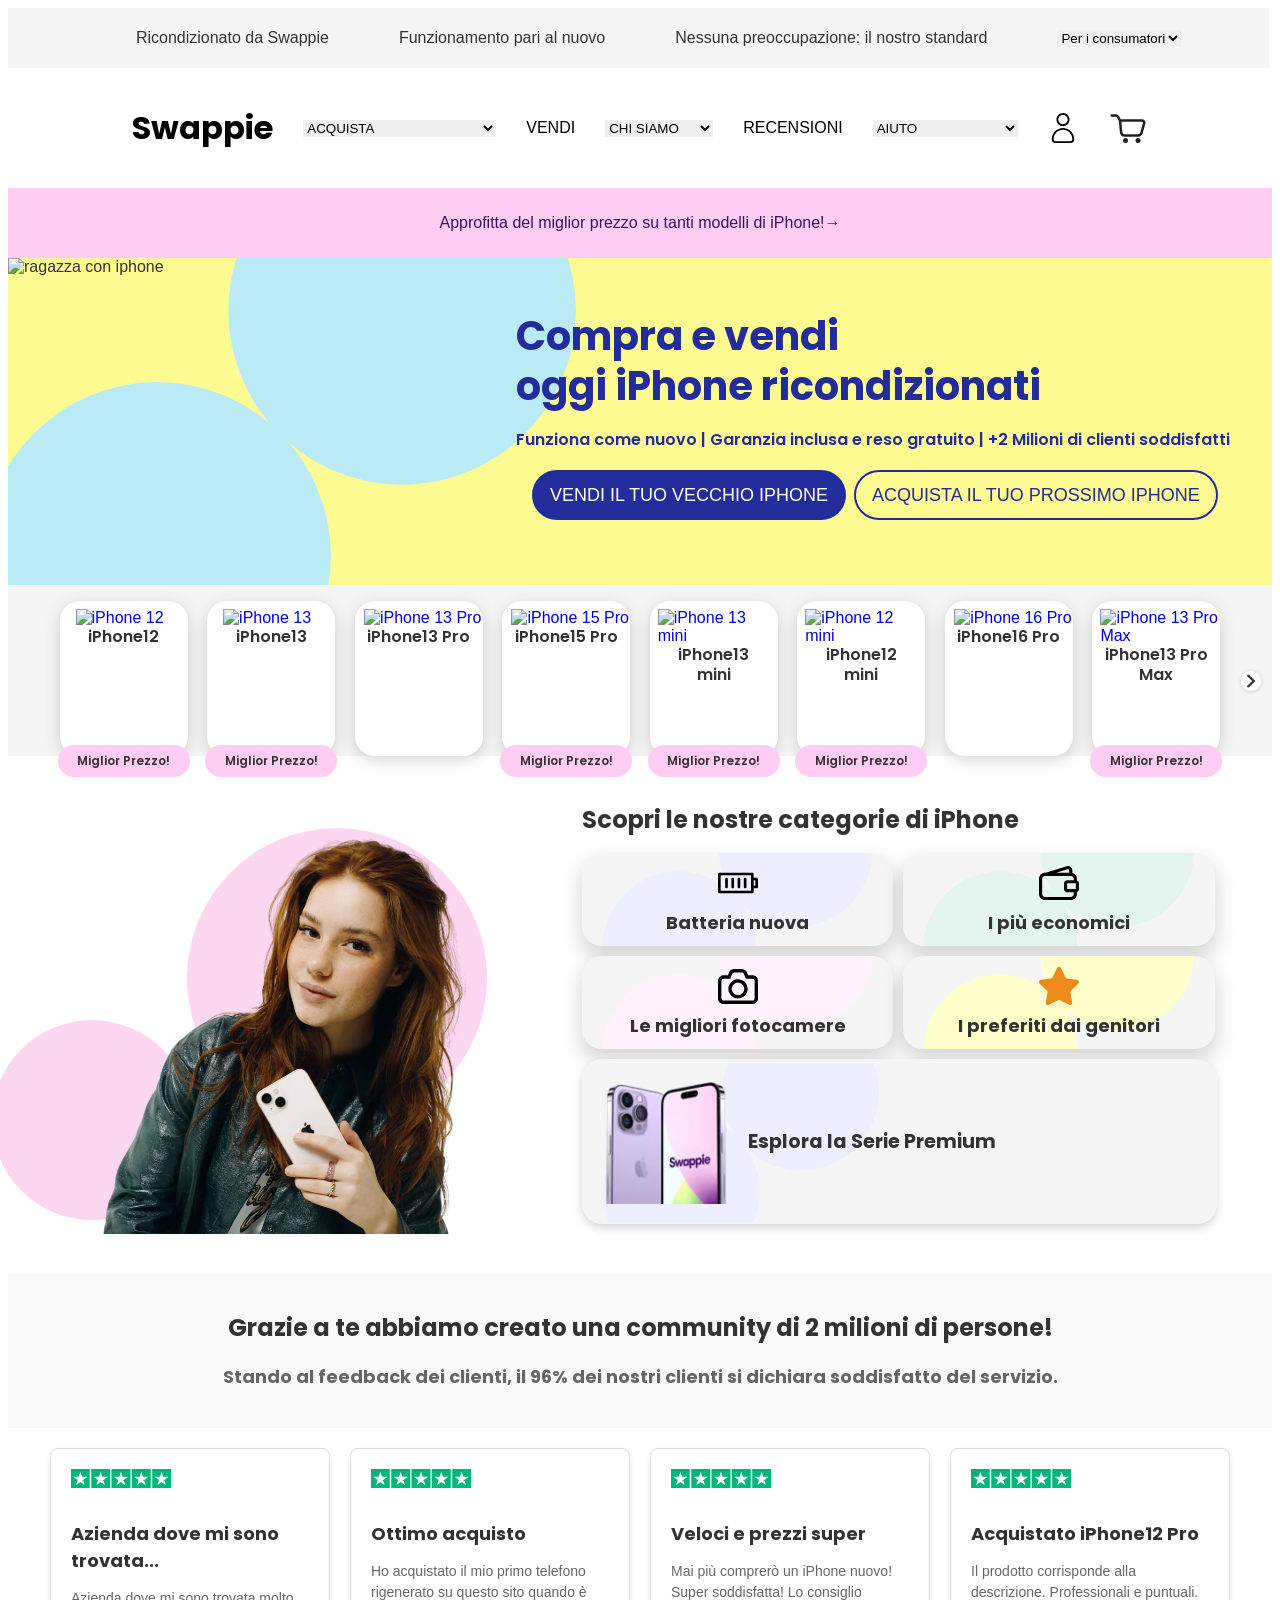
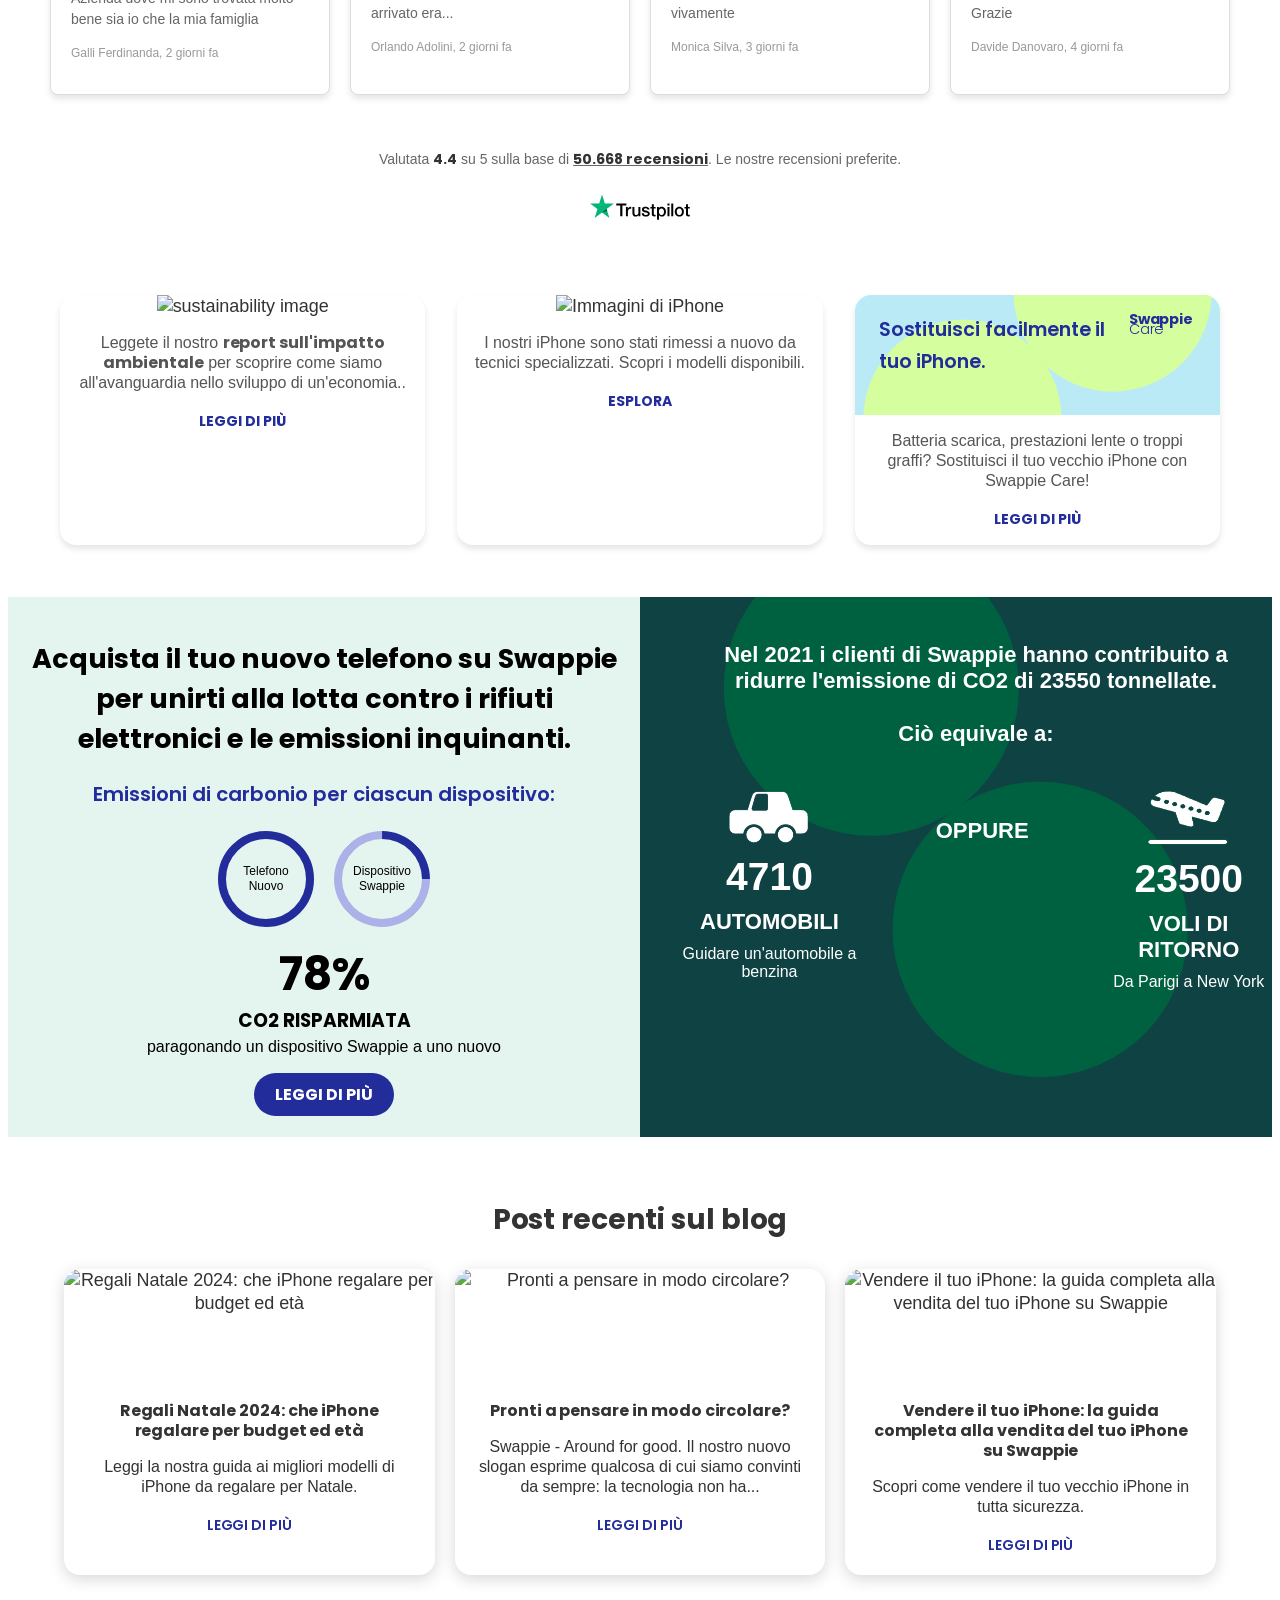
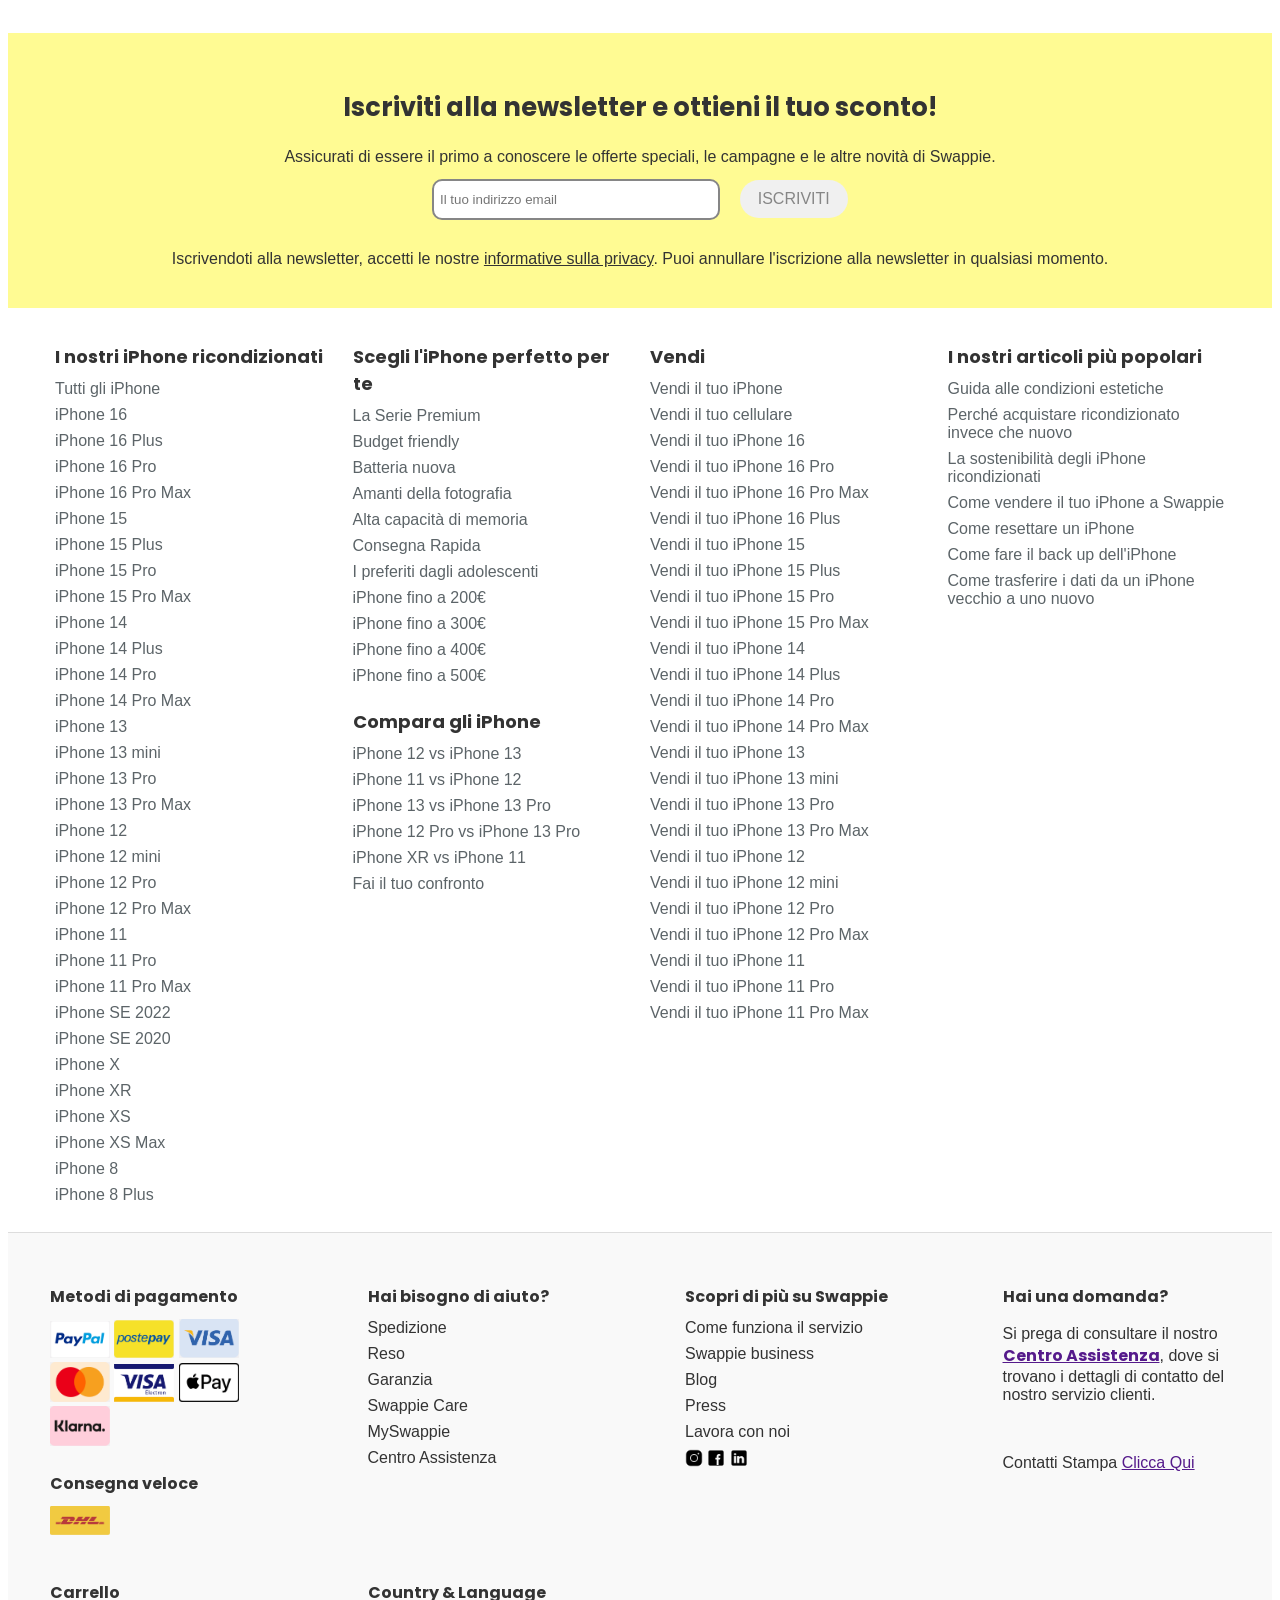
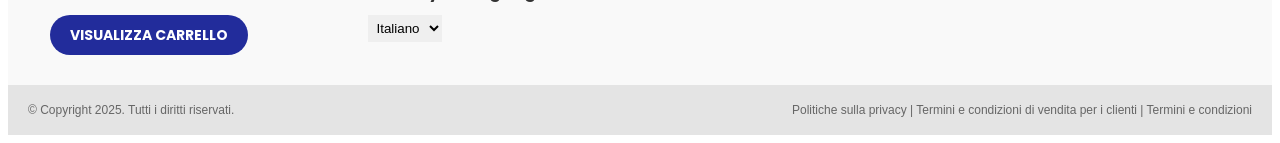
==== commit c13fff8e: "modifiche header e classe" ====
--- a/index.html
+++ b/index.html
@@ -1,114 +1,977 @@
-<!DOCTYPE html>
-<html lang="en">
-  <head>
-    <meta charset="UTF-8" />
-    <meta name="viewport" content="width=device-width, initial-scale=1.0" />
-    <title>Compra e Vendi iPhone al miglior prezzo - Swappie/title>
-    <link rel="stylesheet" href="style.css" />
-  </head>
-  <body>
-    <div class="nav">
-      <div class="minibar">
-        <ul class="consumatori">
-          <li>Ricondizionato da Swappie</li>
-          <li>Funzionamento pari al nuovo</li>
-          <li>Nessuna preoccupazione: il nostro standard</li>
-          <li>
-            <select class="aziende">
-              <option value="0">Per i consumatori</option>
-              <option value="1">Per le aziende</option>
-            </select>
-          </li>
-        </ul>
-      </div>
-      <div>
-        <ul class="navbar">
-          <div class="hamburger">
-            <div></div>
-            <div></div>
-            <div></div>
-          </div>
-          <li><a href="" class="swappie">Swappie</a></li>
-          <li>
-            <div class="centro">
-            <select class="acquista">
-              <option value="0">ACQUISTA</option>
-              <option value="1">
-                <a href="">Tutti i modelli di iPhone</a>
-              </option>
-              <option value="2"><a href="">Scelti in base al budget</a></option>
-              <option value="3">
-                <a href="">iPhone con batteria nuova</a>
-              </option>
-              <option value="4"><a href="">Consegna rapida</a></option>
-              <option value="5"><a href="">Preferiti dai teenager</a></option>
-              <option value="6">
-                <a href="">Per gli amanti della fotografia</a>
-              </option>
-              <option value="7"><a href="">Memoria capiente</a></option>
-              <option value="8"><a href="">La Serie Premium</a></option>
-              <option value="9"><a href="">Confronta iPhone</a></option>
-            </select>
-          </li>
-          <li class="vendi"><a href="">VENDI</a></li>
-          <li>
-            <select class="chisiamo">
-              <option value="0"><a href="">CHI SIAMO</a></option>
-              <option value="1"><a href="">Chi Siamo</a></option>
-              <option value="2"><a href="">Press</a></option>
-              <option value="3"><a href="">Blog</a></option>
-              <option value="4"><a href="">Lavora con noi</a></option>
-            </select>
-          </li>
-          <li class="recensioni"><a href="">RECENSIONI</a></li>
-          <li>
-            <select class="aiuto">
-              <option value="0"><a href="">AIUTO</a></option>
-              <option value="1"><a href="">MySwappie</a></option>
-              <option value="2"><a href="">Centro Assistenza</a></option>
-              <option value="3"><a href="">Spedizione</a></option>
-              <option value="4"><a href="">Reso</a></option>
-              <option value="5"><a href="">Garanzia</a></option>
-              <option value="6"><a href="">Swappie Care</a></option>
-              <option value="7"><a href="">Metodi di pagamento</a></option>
-              <option value="8"><a href="">Inviaci un messaggio</a></option>
-              <option value="9"><a href="">Contatti stampa</a></option>
-            </select>
-          </li>
-            <li class="profile">
-              <svg
-                xmlns="http://www.w3.org/2000/svg"
-                viewBox="0 0 32 32"
-                style="enable-background: new 0 0 32 32"
-                xml:space="preserve"
-              >
-                <path
-                  d="M16 14c-3.86 0-7-3.14-7-7s3.14-7 7-7 7 3.14 7 7-3.14 7-7 7zm0-12c-2.757 0-5 2.243-5 5s2.243 5 5 5 5-2.243 5-5-2.243-5-5-5zM23.942 32H8.058A4.062 4.062 0 0 1 4 27.942c0-6.616 5.383-12 12-12s12 5.384 12 12A4.062 4.062 0 0 1 23.942 32zM16 17.942c-5.514 0-10 4.486-10 10A2.06 2.06 0 0 0 8.058 30h15.884A2.06 2.06 0 0 0 26 27.942c0-5.514-4.486-10-10-10z"
-                />
-              </svg>
-            </li>
-            <li class="cart">
-              <svg xmlns="http://www.w3.org/2000/svg" viewBox="0 0 32 32"><defs><style>.cls-1{fill:#231f20}</style></defs><g id="cart"><path class="cls-1" d="M29.46 10.14A2.94 2.94 0 0 0 27.1 9H10.22L8.76 6.35A2.67 2.67 0 0 0 6.41 5H3a1 1 0 0 0 0 2h3.41a.68.68 0 0 1 .6.31l1.65 3 .86 9.32a3.84 3.84 0 0 0 4 3.38h10.37a3.92 3.92 0 0 0 3.85-2.78l2.17-7.82a2.58 2.58 0 0 0-.45-2.27zM28 11.86l-2.17 7.83A1.93 1.93 0 0 1 23.89 21H13.48a1.89 1.89 0 0 1-2-1.56L10.73 11H27.1a1 1 0 0 1 .77.35.59.59 0 0 1 .13.51z"/><circle class="cls-1" cx="14" cy="26" r="2"/><circle class="cls-1" cx="24" cy="26" r="2"/></g></svg>
-            </li>
-      </div>
-      <div class="downnav">
-        <p>Approfitta del miglior prezzo su tanti modelli di iPhone!→</p>
-      </div>
-    </div>
-    <footer class="newsletter">
-      <h4 class="sconto">Iscriviti alla newsletter e ottieni il tuo sconto!</h4>
-      <p class="offerte">
-        Assicurati di essere il primo a conoscere le offerte speciali, le
-        campagne e le altre novità di Swappie.
-      </p>
-      <label for="email"></label>
-      <input type="email" class="email" placeholder=" Il tuo indirizzo email" />
-      <button class="btn">ISCRIVITI</button>
-      <p class="informative">
-        Iscrivendoti alla newsletter, accetti le nostre
-        <a href="privacy">informative sulla privacy</a>. Puoi annullare
-        l'iscrizione alla newsletter in qualsiasi momento.
-      </p>
-    </footer>
-  </body>
-</htm+
+<!DOCTYPE html>
+<html lang="it">
+  <head>
+    <meta charset="utf-8" />
+
+    <link rel="icon" href="assets/img/logos/favicon.avif" type="image/avif" />
+    <link rel="icon" href="assets/logos/favicon.avif"/>
+
+    <meta http-equiv="X-UA-Compatible" content="IE=edge,chrome=1" />
+    <title>Swappie</title>
+    <meta
+      content="width=device-width, initial-scale=1.0, maximum-scale=1.0, user-scalable=0"
+      name="viewport"
+    />
+    <meta name="viewport" content="width=device-width" />
+    <meta
+      name="description"
+      content="Acquista iPhone ricondizionati di alta qualità"
+    />
+    <meta
+      name="keywords"
+      content="iPhone usati, iPhone ricondizionati Italia, vendita iPhone online, iPhone con garanzia"
+    />
+    <link rel="stylesheet" href="style.css" />
+
+    <link
+      href="https://fonts.googleapis.com/css2?family=Poppins:wght@400;600&display=swap"
+      rel="stylesheet"
+    />
+    <link
+      href="https://fonts.googleapis.com/css2?family=Lato:wght@400;700&display=swap"
+      rel="stylesheet"
+    />
+  </head>
+  <body>
+    <!-- Header -->
+
+      <div class="nav">
+        <div class="minibar">
+          <ul class="consumatori">
+            <li>Ricondizionato da Swappie</li>
+            <li>Funzionamento pari al nuovo</li>
+            <li>Nessuna preoccupazione: il nostro standard</li>
+            <li>
+              <select class="aziende">
+                <option value="0">Per i consumatori</option>
+                <option value="1">Per le aziende</option>
+              </select>
+            </li>
+          </ul>
+        </div>
+        <div>
+          <ul class="navbar">
+            <div class="hamburger">
+              <div></div>
+              <div></div>
+              <div></div>
+            </div>
+            <li><a href="" class="swappie">Swappie</a></li>
+            <li>
+              <div class="centro">
+              <select class="acquista">
+                <option value="0">ACQUISTA</option>
+                <option value="1">
+                  <a href="">Tutti i modelli di iPhone</a>
+                </option>
+                <option value="2"><a href="">Scelti in base al budget</a></option>
+                <option value="3">
+                  <a href="">iPhone con batteria nuova</a>
+                </option>
+                <option value="4"><a href="">Consegna rapida</a></option>
+                <option value="5"><a href="">Preferiti dai teenager</a></option>
+                <option value="6">
+                  <a href="">Per gli amanti della fotografia</a>
+                </option>
+                <option value="7"><a href="">Memoria capiente</a></option>
+                <option value="8"><a href="">La Serie Premium</a></option>
+                <option value="9"><a href="">Confronta iPhone</a></option>
+              </select>
+            </li>
+            <li class="vendi"><a href="">VENDI</a></li>
+            <li>
+              <select class="chisiamo">
+                <option value="0"><a href="">CHI SIAMO</a></option>
+                <option value="1"><a href="">Chi Siamo</a></option>
+                <option value="2"><a href="">Press</a></option>
+                <option value="3"><a href="">Blog</a></option>
+                <option value="4"><a href="">Lavora con noi</a></option>
+              </select>
+            </li>
+            <li class="recensioni"><a href="">RECENSIONI</a></li>
+            <li>
+              <select class="aiuto">
+                <option value="0"><a href="">AIUTO</a></option>
+                <option value="1"><a href="">MySwappie</a></option>
+                <option value="2"><a href="">Centro Assistenza</a></option>
+                <option value="3"><a href="">Spedizione</a></option>
+                <option value="4"><a href="">Reso</a></option>
+                <option value="5"><a href="">Garanzia</a></option>
+                <option value="6"><a href="">Swappie Care</a></option>
+                <option value="7"><a href="">Metodi di pagamento</a></option>
+                <option value="8"><a href="">Inviaci un messaggio</a></option>
+                <option value="9"><a href="">Contatti stampa</a></option>
+              </select>
+            </li>
+              <li class="profile">
+                <svg
+                  xmlns="http://www.w3.org/2000/svg"
+                  viewBox="0 0 32 32"
+                  style="enable-background: new 0 0 32 32"
+                  xml:space="preserve"
+                >
+                  <path
+                    d="M16 14c-3.86 0-7-3.14-7-7s3.14-7 7-7 7 3.14 7 7-3.14 7-7 7zm0-12c-2.757 0-5 2.243-5 5s2.243 5 5 5 5-2.243 5-5-2.243-5-5-5zM23.942 32H8.058A4.062 4.062 0 0 1 4 27.942c0-6.616 5.383-12 12-12s12 5.384 12 12A4.062 4.062 0 0 1 23.942 32zM16 17.942c-5.514 0-10 4.486-10 10A2.06 2.06 0 0 0 8.058 30h15.884A2.06 2.06 0 0 0 26 27.942c0-5.514-4.486-10-10-10z"
+                  />
+                </svg>
+              </li>
+              <li class="cart">
+                <svg xmlns="http://www.w3.org/2000/svg" viewBox="0 0 32 32"><defs><style>.cls-1{fill:#231f20}</style></defs><g id="cart"><path class="cls-1" d="M29.46 10.14A2.94 2.94 0 0 0 27.1 9H10.22L8.76 6.35A2.67 2.67 0 0 0 6.41 5H3a1 1 0 0 0 0 2h3.41a.68.68 0 0 1 .6.31l1.65 3 .86 9.32a3.84 3.84 0 0 0 4 3.38h10.37a3.92 3.92 0 0 0 3.85-2.78l2.17-7.82a2.58 2.58 0 0 0-.45-2.27zM28 11.86l-2.17 7.83A1.93 1.93 0 0 1 23.89 21H13.48a1.89 1.89 0 0 1-2-1.56L10.73 11H27.1a1 1 0 0 1 .77.35.59.59 0 0 1 .13.51z"/><circle class="cls-1" cx="14" cy="26" r="2"/><circle class="cls-1" cx="24" cy="26" r="2"/></g></svg>
+              </li>
+        </div>
+        <div class="downnav">
+          <p>Approfitta del miglior prezzo su tanti modelli di iPhone!→</p>
+        </div>
+      </div>
+    <!-- Hero Section-->
+    <section class="call_to_act_section">
+      <div class="call_cerchi_conteiner">
+        <svg
+          class="svg_cerchi_cta"
+          viewBox="-1 -1 602 302"
+          xmlns="http://www.w3.org/2000/svg"
+        >
+          <g>
+            <circle
+              r="150"
+              id="circle_left"
+              cy="150"
+              cx="150"
+              stroke="none"
+              fill="#BBEAF7"
+            ></circle>
+            <circle
+              r="150"
+              id="circle_right"
+              cy="150"
+              cx="449"
+              stroke="none"
+              fill="#BBEAF7"
+            ></circle>
+          </g>
+        </svg>
+      </div>
+      <div class="photo_conteiner_cta">
+        <img
+          class="img_cta"
+          src="https://assets.swappie.com/cdn-cgi/image/width=1200,fit=scale-down,format=auto/swappie_b2c_frontpage_hero_close_up.png?v=63198538"
+          alt="ragazza con iphone"
+        />
+      </div>
+      <div class="main_call_to_act">
+        <h1>Compra e vendi</h1>
+        <h1>oggi iPhone ricondizionati</h1>
+        <p>
+          Funziona come nuovo | Garanzia inclusa e reso gratuito | +2 Milioni di
+          clienti soddisfatti
+        </p>
+        <div class="tasti_call_to_act">
+          <a href="https://swappie.com/it/vendere/iphone/" class="Button_1_cta">
+            Vendi il tuo vecchio iPhone
+          </a>
+          <a href="https://swappie.com/it/iphone/" class="Button_2_cta">
+            Acquista il tuo prossimo iPhone
+          </a>
+        </div>
+      </div>
+    </section>
+    <!-- Explorer -->
+    <!-- Iphone -->
+    <section class="iphones__section">
+      <ul class="iphones__scroll">
+        <li class="iphone__box">
+          <a href="https://swappie.com/it/modello/iphone-12/">
+            <img
+              alt="iPhone 12"
+              loading="eager"
+              width="96"
+              height="96"
+              src="https://assets.swappie.com/cdn-cgi/image/width=96,height=96,fit=contain,format=auto/swappie-iphone-12-blue.png?v=63198538"
+              srcset="
+                https://assets.swappie.com/cdn-cgi/image/width=96,height=96,dpr=2,fit=contain,format=auto/swappie-iphone-12-blue.png?v=63198538 2x
+              "
+            />
+            <p>iPhone12</p>
+          </a>
+          <div class="miglior_prezzo"><p>Miglior Prezzo!</p></div>
+        </li>
+        <li class="iphone__box">
+          <a href="https://swappie.com/it/modello/iphone-13/">
+            <img
+              alt="iPhone 13"
+              loading="eager"
+              width="96"
+              height="96"
+              src="https://assets.swappie.com/cdn-cgi/image/width=96,height=96,fit=contain,format=auto/swappie-iphone-13-blue.png?v=63198538"
+              srcset="
+                https://assets.swappie.com/cdn-cgi/image/width=96,height=96,dpr=2,fit=contain,format=auto/swappie-iphone-13-blue.png?v=63198538 2x
+              "
+            />
+            <p>iPhone13</p>
+          </a>
+          <div class="miglior_prezzo"><p>Miglior Prezzo!</p></div>
+        </li>
+        <li class="iphone__box">
+          <a href="https://swappie.com/it/modello/iphone-13-pro/">
+            <img
+              alt="iPhone 13 Pro"
+              loading="eager"
+              width="96"
+              height="96"
+              src="https://assets.swappie.com/cdn-cgi/image/width=96,height=96,fit=contain,format=auto/swappie-iphone-13-pro-gold.png?v=63198538"
+              srcset="
+                https://assets.swappie.com/cdn-cgi/image/width=96,height=96,dpr=2,fit=contain,format=auto/swappie-iphone-13-pro-gold.png?v=63198538 2x
+              "
+            />
+            <p>iPhone13 Pro</p>
+          </a>
+        </li>
+        <li class="iphone__box">
+          <a href="https://swappie.com/it/modello/iphone-15-pro/">
+            <img
+              alt="iPhone 15 Pro"
+              loading="eager"
+              width="96"
+              height="96"
+              src="https://assets.swappie.com/cdn-cgi/image/width=96,height=96,fit=contain,format=auto/swappie-iphone-15-pro-natural-titanium.png?v=63198538"
+              srcset="
+                https://assets.swappie.com/cdn-cgi/image/width=96,height=96,dpr=2,fit=contain,format=auto/swappie-iphone-15-pro-natural-titanium.png?v=63198538 2x
+              "
+            />
+            <p>iPhone15 Pro</p>
+          </a>
+          <div class="miglior_prezzo"><p>Miglior Prezzo!</p></div>
+        </li>
+        <li class="iphone__box">
+          <a href="https://swappie.com/it/modello/iphone-13-mini/">
+            <img
+              alt="iPhone 13 mini"
+              loading="eager"
+              width="96"
+              height="96"
+              src="https://assets.swappie.com/cdn-cgi/image/width=96,height=96,fit=contain,format=auto/swappie-iphone-13-mini-pink.png?v=63198538"
+              srcset="
+                https://assets.swappie.com/cdn-cgi/image/width=96,height=96,dpr=2,fit=contain,format=auto/swappie-iphone-13-mini-pink.png?v=63198538 2x
+              "
+            />
+            <p>iPhone13</p>
+            <p>mini</p>
+          </a>
+          <div class="miglior_prezzo"><p>Miglior Prezzo!</p></div>
+        </li>
+        <li class="iphone__box">
+          <a href="https://swappie.com/it/modello/iphone-12-mini/">
+            <img
+              alt="iPhone 12 mini"
+              loading="eager"
+              width="96"
+              height="96"
+              src="https://assets.swappie.com/cdn-cgi/image/width=96,height=96,fit=contain,format=auto/swappie-iphone-12-mini-black.png?v=63198538"
+              srcset="
+                https://assets.swappie.com/cdn-cgi/image/width=96,height=96,dpr=2,fit=contain,format=auto/swappie-iphone-12-mini-black.png?v=63198538 2x
+              "
+            />
+            <p>iPhone12</p>
+            <p>mini</p>
+          </a>
+          <div class="miglior_prezzo"><p>Miglior Prezzo!</p></div>
+        </li>
+        <li class="iphone__box">
+          <a href="https://swappie.com/it/modello/iphone-16-pro/">
+            <img
+              alt="iPhone 16 Pro"
+              loading="eager"
+              width="96"
+              height="96"
+              src="https://assets.swappie.com/cdn-cgi/image/width=96,height=96,fit=contain,format=auto/swappie-iphone-16-pro-natural-titanium.png?v=63198538"
+              srcset="
+                https://assets.swappie.com/cdn-cgi/image/width=96,height=96,dpr=2,fit=contain,format=auto/swappie-iphone-16-pro-natural-titanium.png?v=63198538 2x
+              "
+            />
+            <p>iPhone16 Pro</p>
+          </a>
+        </li>
+        <li class="iphone__box">
+          <a href="https://swappie.com/it/modello/iphone-13-pro-max/">
+            <img
+              alt="iPhone 13 Pro Max"
+              loading="eager"
+              width="96"
+              height="96"
+              src="https://assets.swappie.com/cdn-cgi/image/width=96,height=96,fit=contain,format=auto/swappie-iphone-13-pro-max-sierra-blue.png?v=63198538"
+              srcset="
+                https://assets.swappie.com/cdn-cgi/image/width=96,height=96,dpr=2,fit=contain,format=auto/swappie-iphone-13-pro-max-sierra-blue.png?v=63198538 2x
+              "
+            />
+            <p>iPhone13 Pro Max</p>
+          </a>
+          <div class="miglior_prezzo"><p>Miglior Prezzo!</p></div>
+        </li>
+      </ul>
+      <img
+        class="icon__freccia"
+        alt="Freccia che punta a destra"
+        src="assets/logos/icons8-freccia-destra-bianca.png"
+      />
+    </section>
+    <!-- Scopri Le categorie -->
+    <div class="discover-section">
+      <div class="product-image">
+      </div>
+      
+      <div class="category-container">
+        <h2 class="category-title">Scopri le nostre categorie di iPhone</h2>
+        
+        <div class="category-grid">
+          
+          <div class="category-box battery-category">
+            <img src="assets/img/general/battery.svg">
+            <span>Batteria nuova</span>
+          </div>
+          
+          <div class="category-box budget-category">
+            <img src="assets/img/general/wallet.svg">
+            <span>I più economici</span>
+          </div>
+          
+          <div class="category-box camera-category">
+            <img src="assets/img/general/fotocamera.svg">
+            <span>Le migliori fotocamere</span>
+          </div>
+          
+          <div class="category-box parent-favorite-category">
+            <img src="assets/img/general/star-parents.svg">
+            <span>I preferiti dai genitori</span>
+          </div>
+          
+          <div class="premium-box">
+            <img src="assets/img/general/card-cell-premium.avif">
+            <span>Esplora la Serie Premium</span>
+          </div>
+        </div>
+      </div>
+    </div>
+
+  <!-- Articles -->
+  <!-- Recensioni -->
+  <div class="articles_reviews">
+    <h1 class="review_title">Grazie a te abbiamo creato una community di 2 milioni di persone!</h1>
+    <h3 class="review_subtitle">Stando al feedback dei clienti, il 96% dei nostri clienti si dichiara soddisfatto del servizio.</h3>
+  </div>
+
+  <div class="articles_reviews_box">
+    <div class="review_trustpilot">
+      <img class="stars" src="assets/img/general/stars-5-1.png" alt="5 stelle" />
+      <h3>Azienda dove mi sono trovata...</h3>
+      <p>Azienda dove mi sono trovata molto bene sia io che la mia famiglia</p>
+      <p class="author">Galli Ferdinanda, 2 giorni fa</p>
+    </div>
+
+    <div class="review_trustpilot">
+      <img class="stars" src="assets/img/general/stars-5-1.png" alt="5 stelle" />
+      <h3>Ottimo acquisto</h3>
+      <p>Ho acquistato il mio primo telefono rigenerato su questo sito quando è arrivato era...</p>
+      <p class="author">Orlando Adolini, 2 giorni fa</p>
+    </div>
+
+    <div class="review_trustpilot">
+      <img class="stars" src="assets/img/general/stars-5-1.png" alt="5 stelle" />
+      <h3>Veloci e prezzi super</h3>
+      <p>Mai più comprerò un iPhone nuovo! Super soddisfatta! Lo consiglio vivamente</p>
+      <p class="author">Monica Silva, 3 giorni fa</p>
+    </div>
+
+    <div class="review_trustpilot">
+      <img class="stars" src="assets/img/general/stars-5-1.png" alt="5 stelle" />
+      <h3>Acquistato iPhone12 Pro</h3>
+      <p>Il prodotto corrisponde alla descrizione. Professionali e puntuali. Grazie </p>
+      <p class="author">Davide Danovaro, 4 giorni fa</p>
+    </div>
+  </div>
+
+  <div class="review_bottom">
+    <div class="articles_review_source">
+      <p>
+        Valutata <strong>4.4</strong> su 5 sulla base di
+        <u><strong>50.668 recensioni</strong></u>. Le nostre recensioni preferite.
+      </p>
+      <img class="Logo_trust" src="assets/logos/trustpilot_icon.svg" alt="Trustpilot Logo" />
+    </div>
+  </div>
+    <!-- Articoli -->
+    <div class="cards-container-p">
+      <div class="card-p">
+        <a class="link_invisibile" href="https://swappie.com/it/chi-siamo/"></a>
+        <img
+          alt="sustainability image"
+          loading="lazy"
+          width="240"
+          src="https://assets.swappie.com/cdn-cgi/image/width=240,fit=contain,format=auto/about-us-sustainability-mobile-v3.png?v=63198538"
+          srcset="
+            https://assets.swappie.com/cdn-cgi/image/width=240,dpr=2,fit=contain,format=auto/about-us-sustainability-mobile-v3.png?v=63198538 2x
+          "
+        />
+        <div class="card-content-p">
+          <p>
+            Leggete il nostro
+            <strong>report sull'impatto ambientale</strong> per scoprire come
+            siamo all'avanguardia nello sviluppo di un'economia..
+          </p>
+          <a href="https://swappie.com/it/chi-siamo/">LEGGI DI PIÙ</a>
+        </div>
+      </div>
+      <div class="card-p">
+        <a class="link_invisibile" href="https://swappie.com/it/iphone/"></a>
+        <img
+          alt="Immagini di iPhone"
+          loading="lazy"
+          width="240"
+          src="https://assets.swappie.com/cdn-cgi/image/width=240,fit=contain,format=auto/studentbeans2.jpeg?v=63198538"
+          srcset="
+            https://assets.swappie.com/cdn-cgi/image/width=240,dpr=2,fit=contain,format=auto/studentbeans2.jpeg?v=63198538 2x
+          "
+        />
+        <div class="card-content-p">
+          <p>
+            I nostri iPhone sono stati rimessi a nuovo da tecnici specializzati.
+            Scopri i modelli disponibili.
+          </p>
+          <a href="https://swappie.com/it/iphone/">ESPLORA</a>
+        </div>
+      </div>
+      <div class="card-p" id="card3-p">
+        <a class="link_invisibile" href="https://swappie.com/it/iphone/"></a>
+        <div class="header_card3">
+          <div class="icon-swappie-care"><strong>Swappie</strong> Care</div>
+          <div class="contenitore-cerchi">
+            <svg
+              class="cerchi-p"
+              width="200"
+              height="150"
+              viewBox="-1 -1 202 102"
+              xmlns="http://www.w3.org/2000/svg"
+              style="transform: rotate(-40deg)"
+            >
+              <g>
+                <circle
+                  r="50"
+                  id="circle_left"
+                  cy="50"
+                  cx="50"
+                  stroke="none"
+                  fill="#D5FF9E"
+                ></circle>
+                <circle
+                  r="50"
+                  id="circle_right"
+                  cy="50"
+                  cx="149"
+                  stroke="none"
+                  fill="#D5FF9E"
+                ></circle>
+              </g>
+            </svg>
+          </div>
+          <p class="img-card3">Sostituisci facilmente il tuo iPhone.</p>
+        </div>
+        <div class="card-content-p">
+          <p>
+            Batteria scarica, prestazioni lente o troppi graffi? Sostituisci il
+            tuo vecchio iPhone con Swappie Care!
+          </p>
+          <a href="https://swappie.com/it/care/">LEGGI DI PIÙ</a>
+        </div>
+      </div>
+    </div>
+    <!-- Green -->
+    <div class="container">
+      <div class="Left">
+          <h2>Acquista il tuo nuovo telefono su Swappie per unirti alla lotta contro i rifiuti elettronici e le emissioni inquinanti.</h2>
+          <h3>Emissioni di carbonio per ciascun dispositivo:</h3>
+          <div class="circle">
+              <div id="cerchio1"><span id="cerchio1txt">Telefono Nuovo</span></div>
+              <div id="cerchio2"><span id="cerchio2txt">Dispositivo Swappie</span></div>
+          </div>
+          <p class="percentuale">78%</p>
+          <p>CO2 RISPARMIATA</p>
+          <p class="info">paragonando un dispositivo Swappie a uno nuovo</p>
+          <input type="button" id="button" value="Leggi di più">
+      </div>
+      
+      <div class="Right">
+          <svg width="130vw" height="120vh" viewBox="-1 -1 722 362" xmlns="http://www.w3.org/2000/svg" style="transform:rotate(55deg)">
+              <g>
+                  <circle r="180" id="circle_left" cy="180" cx="180" stroke="none" fill="#006140"></circle>
+                  <circle r="180" id="circle_right" cy="180" cx="539" stroke="none" fill="#006140"></circle>
+              </g>
+          </svg>
+          
+          <div style="position: absolute; width: 100%; padding-top: 15px; z-index: 1; top: 0;"> 
+              <h3>Nel 2021 i clienti di Swappie hanno contribuito a ridurre l'emissione di CO2 di 23550 tonnellate. 
+                  <br><br>Ciò equivale a:</h3>
+  
+              <div class="container2">
+                  <div class="column"><img src="assets/logos/Macchina.png"><h2>4710</h2><h3 class="type">AUTOMOBILI</h3><p class="desc">Guidare un'automobile a benzina</p></div>
+                  <div class="column"><h3>OPPURE</h3></div>
+                  <div class="column"><img src="assets/logos/Aereo.png"><h2>23500</h2><h3 class="type">VOLI DI RITORNO</h3><p class="desc">Da Parigi a New York</p></div>
+              </div>
+          </div>
+      </div>
+  </div>
+    <!-- Post -->
+    <section class="post-recenti">
+      <h2 class="post_recenti_title">Post recenti sul blog</h2>
+      <div class="cards_ps">
+        <div class="card_ps">
+          <a
+            class="link_invisibile_post_recenti"
+            href="//swappie.com/it/blog/guida-regalo-iphone/"
+          ></a>
+          <img
+            alt="Regali Natale 2024: che iPhone regalare per budget ed età"
+            loading="lazy"
+            width="240"
+            src="https://assets.swappie.com/cdn-cgi/image/width=240,fit=contain,format=auto/regali-natale-2024-iphone.png?v=63198538"
+            srcset="
+              https://assets.swappie.com/cdn-cgi/image/width=240,dpr=2,fit=contain,format=auto/regali-natale-2024-iphone.png?v=63198538 2x
+            "
+          />
+          <h3>Regali Natale 2024: che iPhone regalare per budget ed età</h3>
+          <p>
+            Leggi la nostra guida ai migliori modelli di iPhone da regalare per
+            Natale.
+          </p>
+          <a href="https://swappie.com/it/blog/guida-regalo-iphone/"
+            >Leggi di più</a
+          >
+        </div>
+        <div class="card_ps">
+          <img
+            alt="Pronti a pensare in modo circolare?"
+            loading="lazy"
+            width="240"
+            src="https://assets.swappie.com/cdn-cgi/image/width=240,fit=contain,format=auto/Email-Blog-Images-6-2.jpg?v=63198538"
+            srcset="
+              https://assets.swappie.com/cdn-cgi/image/width=240,dpr=2,fit=contain,format=auto/Email-Blog-Images-6-2.jpg?v=63198538 2x
+            "
+          />
+          <a
+            class="link_invisibile_post_recenti"
+            href="https://swappie.com/it/blog/pronti-a-pensare-in-modo-circolare/"
+          ></a>
+          <h3>Pronti a pensare in modo circolare?</h3>
+          <p>
+            Swappie - Around for good. Il nostro nuovo slogan esprime qualcosa
+            di cui siamo convinti da sempre: la tecnologia non ha...
+          </p>
+          <a
+            href="https://swappie.com/it/blog/pronti-a-pensare-in-modo-circolare/"
+            >Leggi di più</a
+          >
+        </div>
+        <div class="card_ps">
+          <a
+            class="link_invisibile_post_recenti"
+            href="https://swappie.com/it/blog/come-vendere-il-tuo-iphone/"
+          ></a>
+          <img
+            alt="Vendere il tuo iPhone: la guida completa alla vendita del tuo iPhone su Swappie"
+            loading="lazy"
+            width="240"
+            src="https://assets.swappie.com/cdn-cgi/image/width=240,fit=contain,format=auto/vendere-il-tuo-iPhone-.jpg?v=63198538"
+            srcset="
+              https://assets.swappie.com/cdn-cgi/image/width=240,dpr=2,fit=contain,format=auto/vendere-il-tuo-iPhone-.jpg?v=63198538 2x
+            "
+          />
+          <h3>
+            Vendere il tuo iPhone: la guida completa alla vendita del tuo iPhone
+            su Swappie
+          </h3>
+          <p>Scopri come vendere il tuo vecchio iPhone in tutta sicurezza.</p>
+          <a href="https://swappie.com/it/blog/come-vendere-il-tuo-iphone/"
+            >Leggi di più</a
+          >
+        </div>
+      </div>
+    </section>
+    
+    <!-- Footer -->
+    <!-- Newsletter -->
+    <footer class="newsletter">
+      <h4 class="sconto">Iscriviti alla newsletter e ottieni il tuo sconto!</h4>
+      <p class="offerte">
+        Assicurati di essere il primo a conoscere le offerte speciali, le
+        campagne e le altre novità di Swappie.
+      </p>
+      <label for="email"></label>
+      <input type="email" class="email" placeholder=" Il tuo indirizzo email" />
+      <button class="btn">ISCRIVITI</button>
+      <p class="informative">
+        Iscrivendoti alla newsletter, accetti le nostre
+        <a href="privacy">informative sulla privacy</a>. Puoi annullare
+        l'iscrizione alla newsletter in qualsiasi momento.
+      </p>
+    </footer>
+    <!-- Lista -->
+
+    <div class="footer_list">
+      <div class="column_list">
+
+        <h2>I nostri iPhone ricondizionati</h2>
+        <ul>
+          <li><a href="">Tutti gli iPhone</li>
+          <li>
+            <a href="">iPhone 16</li>
+          <li>
+            <a href="">iPhone 16 Plus</a>
+          </li>
+          <li>
+            <a href="">iPhone 16 Pro</a>
+          </li>
+          <li>
+            <a href="">iPhone 16 Pro Max</a>
+          </li>
+          <li>
+            <a href="">iPhone 15</a>
+          </li>
+          <li>
+            <a href="">iPhone 15 Plus</a>
+          </li>
+          <li>
+            <a href="">iPhone 15 Pro</a>
+          </li>
+          <li>
+            <a href="">iPhone 15 Pro Max</a>
+          </li>
+          <li>
+            <a href="">iPhone 14</li>
+          <li>
+            <a href="">iPhone 14 Plus</a>
+          </li>
+          <li>
+            <a href="">iPhone 14 Pro</a>
+          </li>
+          <li>
+            <a href="">iPhone 14 Pro Max</a>
+          </li>
+          <li>
+            <a href="">iPhone 13</li>
+          <li>
+            <a href="">iPhone 13 mini</a>
+          </li>
+          <li>
+            <a href="">iPhone 13 Pro</a>
+          </li>
+          <li>
+            <a href="">iPhone 13 Pro Max</a>
+          </li>
+          <li>
+            <a href="">iPhone 12</li>
+          <li>
+            <a href="">iPhone 12 mini</a>
+          </li>
+          <li>
+            <a href="">iPhone 12 Pro</a>
+          </li>
+          <li>
+            <a href="">iPhone 12 Pro Max</a>
+          </li>
+          <li>
+            <a href="">iPhone 11</li>
+          <li>
+            <a href="">iPhone 11 Pro</a>
+          </li>
+          <li>
+            <a href="">iPhone 11 Pro Max</a>
+          </li>
+          <li>
+            <a href="">iPhone SE 2022</a>
+          </li>
+          <li>
+            <a href="">iPhone SE 2020</a>
+          </li>
+          <li>
+            <a href="">iPhone X</li>
+          <li>
+            <a href="">iPhone XR</li>
+          <li>
+            <a href="">iPhone XS</li>
+          <li>
+            <a href="">iPhone XS Max</a>
+          </li>
+          <li>
+            <a href="">iPhone 8</li>
+          <li>
+            <a href="">iPhone 8 Plus</a>
+          </li>
+        </ul>
+      </div>
+      <div class="column_list">
+        <h2>Scegli l'iPhone perfetto per te</h2>
+        <ul>
+          <li>
+            <a href="">La Serie Premium</li>
+          <li>
+            <a href="">Budget friendly</a>
+          </li>
+          <li>
+            <a href="">Batteria nuova</a>
+          </li>
+
+          <li>
+            <a href="">Amanti della fotografia</a>
+          </li>
+          <li>
+            <a href="">Alta capacità di memoria</a>
+          </li>
+          <li>
+            <a href="">Consegna Rapida</a>
+          </li>
+          <li>
+            <a href="">I preferiti dagli adolescenti</a>
+          </li>
+          <li>
+            <a href="">iPhone fino a 200€</a>
+          </li>
+          <li>
+            <a href="">iPhone fino a 300€</a>
+          </li>
+          <li>
+            <a href="">iPhone fino a 400€</a>
+          </li>
+          <li>
+            <a href="">iPhone fino a 500€</a>
+          </li>
+        </ul>
+        <h2>Compara gli iPhone</h2>
+        <ul>
+          <li>
+            <a href="">iPhone 12 vs iPhone 13</a>
+          </li>
+          <li>
+            <a href="">iPhone 11 vs iPhone 12</a>
+          </li>
+          <li>
+            <a href="">iPhone 13 vs iPhone 13 Pro</a>
+          </li>
+          <li>
+            <a href="">iPhone 12 Pro vs iPhone 13 Pro</a>
+          </li>
+          <li>
+            <a href="">iPhone XR vs iPhone 11</a>
+          </li>
+          <li>
+            <a href="">Fai il tuo confronto</a>
+          </li>
+        </ul>
+      </div>
+      <div class="column_list">
+        <h2>Vendi</h2>
+        <ul>
+          <li>
+            <a href="">Vendi il tuo iPhone</a>
+          </li>
+          <li>
+            <a href="">Vendi il tuo cellulare</a>
+          </li>
+          <li>
+            <a href="">Vendi il tuo iPhone 16</a>
+          </li>
+          <li>
+            <a href="">Vendi il tuo iPhone 16 Pro</a>
+          </li>
+          <li>
+            <a href="">Vendi il tuo iPhone 16 Pro Max</a>
+          </li>
+          <li>
+            <a href="">Vendi il tuo iPhone 16 Plus</a>
+          </li>
+          <li>
+            <a href="">Vendi il tuo iPhone 15</a>
+          </li>
+          <li>
+            <a href="">Vendi il tuo iPhone 15 Plus</a>
+          </li>
+          <li>
+            <a href="">Vendi il tuo iPhone 15 Pro</a>
+          </li>
+          <li>
+            <a href="">Vendi il tuo iPhone 15 Pro Max</a>
+          </li>
+          <li>
+            <a href="">Vendi il tuo iPhone 14</a>
+          </li>
+          <li>
+            <a href="">Vendi il tuo iPhone 14 Plus</a>
+          </li>
+          <li>
+            <a href="">Vendi il tuo iPhone 14 Pro</a>
+          </li>
+          <li>
+            <a href="">Vendi il tuo iPhone 14 Pro Max</a>
+          </li>
+          <li>
+            <a href="">Vendi il tuo iPhone 13</a>
+          </li>
+          <li>
+            <a href="">Vendi il tuo iPhone 13 mini</a>
+          </li>
+          <li>
+            <a href="">Vendi il tuo iPhone 13 Pro</a>
+          </li>
+          <li>
+            <a href="">Vendi il tuo iPhone 13 Pro Max</a>
+          </li>
+          <li>
+            <a href="">Vendi il tuo iPhone 12</a>
+          </li>
+          <li>
+            <a href="">Vendi il tuo iPhone 12 mini</a>
+          </li>
+          <li>
+            <a href="">Vendi il tuo iPhone 12 Pro</a>
+          </li>
+          <li>
+            <a href="">Vendi il tuo iPhone 12 Pro Max</a>
+          </li>
+          <li>
+            <a href="">Vendi il tuo iPhone 11</a>
+          </li>
+          <li>
+            <a href="">Vendi il tuo iPhone 11 Pro</a>
+          </li>
+          <li>
+            <a href="">Vendi il tuo iPhone 11 Pro Max</a>
+          </li>
+        </ul>
+      </div>
+      <div class="column_list">
+        <h2>I nostri articoli più popolari</h2>
+        <ul>
+          <li>
+            <a href="">Guida alle condizioni estetiche</a>
+          </li>
+          <li>
+            <a href="">Perché acquistare ricondizionato invece che nuovo</a>
+          </li>
+          <li>
+            <a href="">La sostenibilità degli iPhone ricondizionati</a>
+          </li>
+          <li>
+            <a href="">Come vendere il tuo iPhone a Swappie</a>
+          </li>
+          <li>
+            <a href="">Come resettare un iPhone</a>
+          </li>
+          <li>
+            <a href="">Come fare il back up dell'iPhone</a>
+          </li>
+          <li>
+            <a href=""
+              >Come trasferire i dati da un iPhone vecchio a uno nuovo</a
+            >
+          </li>
+        </ul>
+      </div>
+    </div>
+
+    <!--Info -->
+    <footer class="footer">
+    <div class="footer-container">
+        <!-- Metodi di pagamento -->
+        <div class="footer-column">
+            <h4>Metodi di pagamento</h4>
+            <div class="payment-methods">
+                <img src="assets/logos/Paypal.png" alt="PayPal">
+                <img src="assets/logos/Postepay.png" alt="Postepay">
+                <img src="assets/logos/Visa.png" alt="Visa"><br>
+                <img src="assets/logos/Mastercard.png" alt="Mastercard">
+                <img src="assets/logos/VisaE.png" alt="VisaE">
+                <img src="assets/logos/ApplePay.png" alt="Apple Pay"><br>
+                <img src="assets/logos/Klarna.png" alt="Klarna">
+                
+            </div>
+            <h4>Consegna veloce</h4>
+            <div class="delivery">
+                <img src="assets/logos/DHL.png" alt="DHL">
+            </div>
+        </div>
+
+        <!-- Aiuto -->
+        <div class="footer-column">
+            <h4>Hai bisogno di aiuto?</h4>
+            <ul>
+                <li><a href="#">Spedizione</a></li>
+                <li><a href="#">Reso</a></li>
+                <li><a href="#">Garanzia</a></li>
+                <li><a href="#">Swappie Care</a></li>
+                <li><a href="#">MySwappie</a></li>
+                <li><a href="#">Centro Assistenza</a></li>
+            </ul>
+        </div>
+
+        
+
+        <!-- Scopri di più -->
+        <div class="footer-column">
+            <h4>Scopri di più su Swappie</h4>
+            <ul>
+                <li><a href="#">Come funziona il servizio</a></li>
+                <li><a href="#">Swappie business</a></li>
+                <li><a href="#">Blog</a></li>
+                <li><a href="#">Press</a></li>
+                <li><a href="#">Lavora con noi</a></li>
+            </ul>
+            <div class="social">
+            <a href="https:\\www.instagram.com"><img src="assets/logos/instagramicon.png" /></a>
+            <a href="https:\\www.facebook.com"><img src="assets/logos/fbicon.png"/></a>
+            <a href="https:\\www.linkedin.com"><img src="assets/logos/linkedinicon.png"/></a>
+            </div>
+        </div>
+
+        <!-- Hai una Domanda? -->
+        <div class="footer-column">
+            <h4>Hai una domanda?</h4>
+            <p>Si prega di consultare il nostro <a href=""> <b>Centro Assistenza</b></a>, dove si trovano i dettagli di contatto del nostro servizio clienti.</p>
+         <br>
+         <p>Contatti Stampa <a href="">Clicca Qui</a></p>
+
+        </div>
+
+    </div>
+    <div class="footer-container">
+
+        <!-- Carrello -->
+        <div class="footer-column"> 
+        <h4>Carrello</h4>
+        <input type="button" id="chart-button" value="VISUALIZZA CARRELLO">
+        </div>
+
+        <!-- Country & Language -->
+        <div class="footer-column">
+            <h4>Country & Language</h4>
+            <div class="language-selector">
+                <select>
+                    <option value="it">Italiano</option>
+                    <option value="en">English</option>
+                </select>
+            </div>
+        </div>
+        <div class="footer-column">
+        </div>
+        <div class="footer-column">
+        </div>
+    </div>
+</footer>
+<div class="footer-bottom" style="margin: 0; font-size: 9pt">
+    &copy; Copyright 2025. Tutti i diritti riservati.
+    <div>
+        <a href="#" class="grey-link">Politiche sulla privacy</a> | 
+        <a href="#" class="grey-link">Termini e condizioni di vendita per i clienti</a> | 
+        <a href="#" class="grey-link">Termini e condizioni</a>
+    </div>
+</div>
+  </body>
+</html>
+
--- a/style.css
+++ b/style.css
@@ -1,5 +1,3 @@
-
-
 /* Main */
 
 * {
@@ -12,44 +10,43 @@
   text-align: left;
   background-color: #fff;
   font-weight: 400;
-} 
+}
 
 /* Hero Section */
 
-.call_to_act_section{
+.call_to_act_section {
   position: relative;
   overflow: hidden;
   background-color: rgb(255, 251, 147);
   color: rgb(51, 51, 51);
   width: 100%;
-  display: flex; 
+  display: flex;
 }
 .call_cerchi_conteiner {
   margin-left: -78px;
   position: absolute;
-  
 }
 .svg_cerchi_cta {
-   width: 700px;
+  width: 700px;
   height: 350px;
-  transform: rotate(-45deg) 
-}
-
-.photo_conteiner_cta{
- position: absolute;
- width: 32rem;
- height: 20.5rem;
- z-index: 1;
+  transform: rotate(-45deg);
+}
+
+.photo_conteiner_cta {
+  position: absolute;
+  width: 32rem;
+  height: 20.5rem;
+  z-index: 1;
 }
 
 .img_cta {
   width: 32rem;
- height: 20.5rem;
+  height: 20.5rem;
 }
 
 .main_call_to_act {
   z-index: 1;
-  margin-left: 508px;;
+  margin-left: 508px;
   text-align: left;
   padding-top: 3.3rem;
 }
@@ -62,13 +59,11 @@
   margin: 0;
 }
 
-
 .main_call_to_act p {
   font-family: Poppins, sans-serif;
   font-weight: 600;
   color: rgb(34, 44, 155);
   font-size: 1rem;
-  
 }
 
 .tasti_call_to_act {
@@ -86,12 +81,11 @@
   min-height: 52px;
   font-size: 1.125rem;
   padding: 0.1rem 1rem 4rem;
-  
- 
-}
-.Button_1_cta, .Button_2_cta {
+}
+.Button_1_cta,
+.Button_2_cta {
   border: 2px solid rgb(34, 44, 155);
-  background-color: rgb(34, 44, 155);;
+  background-color: rgb(34, 44, 155);
   border-radius: 50px;
   text-decoration: none;
   color: white;
@@ -105,69 +99,66 @@
 }
 
 @media screen and (max-width: 990px) {
-  .call_to_act_section{
-  justify-content: center;
-}
+  .call_to_act_section {
+    justify-content: center;
+  }
   .photo_conteiner_cta {
-      display: none;
+    display: none;
   }
 
   .call_cerchi_conteiner {
-      max-width: 1300px;
-      margin: 0px auto;
-      height: 100%;
+    max-width: 1300px;
+    margin: 0px auto;
+    height: 100%;
   }
 
   .svg_cerchi_cta {
-      width: 950px;
-      height: 450px;
-      transform: rotate(-25deg);
-      
-  } 
+    width: 950px;
+    height: 450px;
+    transform: rotate(-25deg);
+  }
   .main_call_to_act {
-      width: 100%;
-      margin-left: 0px;
-      text-align: center;
-  }
-}
-
-@media screen and (max-width: 768px){
-   .svg_cerchi_cta {
-      width: 600px;
-      height: 300px;
-      transform: rotate(-45deg);    
-  }
-  
+    width: 100%;
+    margin-left: 0px;
+    text-align: center;
+  }
+}
+
+@media screen and (max-width: 768px) {
+  .svg_cerchi_cta {
+    width: 600px;
+    height: 300px;
+    transform: rotate(-45deg);
+  }
+
   .main_call_to_act h1 {
-      font-size: 1.75rem;
-      line-height: 1.25;
+    font-size: 1.75rem;
+    line-height: 1.25;
   }
   .main_call_to_act p {
-      font-size: 1rem;
-     
+    font-size: 1rem;
   }
 
   .tasti_call_to_act {
-      flex-direction: column;
-      width: 90%;
-      padding-bottom: 1.5rem;
-      
-  }
-  .Button_1_cta, .Button_2_cta {
-      width: 100%;
-      padding: 0.6rem;
-      font-size: 1rem;
+    flex-direction: column;
+    width: 90%;
+    padding-bottom: 1.5rem;
+  }
+  .Button_1_cta,
+  .Button_2_cta {
+    width: 100%;
+    padding: 0.6rem;
+    font-size: 1rem;
   }
   .main_call_to_act {
-      padding-top: 1.5rem;
-  }
-}
-
+    padding-top: 1.5rem;
+  }
+}
 
 /* Explorer */
 /* Iphone */
 
-.iphone__box{
+.iphone__box {
   width: 128px;
   height: 135px;
   padding: 0.5rem 0px 0.75rem;
@@ -180,16 +171,14 @@
   position: relative;
   cursor: pointer;
   z-index: 1;
-
 }
 .iphones__section {
- background-color: rgb(245 245 245 );
- padding-top: 1rem;
-
+  background-color: rgb(245 245 245);
+  padding-top: 1rem;
 }
 
 .iphones__scroll {
-  display: flex;    
+  display: flex;
   flex-direction: row;
   margin: auto 2rem;
   flex-wrap: wrap;
@@ -215,7 +204,7 @@
   text-decoration: none;
   position: absolute;
 }
-.miglior_prezzo{
+.miglior_prezzo {
   margin-top: 8.5rem;
   border: 2px solid rgb(255, 204, 243);
   border-radius: 6rem;
@@ -247,45 +236,44 @@
   right: 19px;
   box-shadow: rgba(0, 0, 0, 0.16) 0px 1px 4px 0px;
 }
- 
+
 @media screen and (max-width: 1105px) {
   .iphone__box {
-      width: 90px;
-      height: 110px;
-      padding: 0.5rem 0px 0.75rem
-  }
-  
-  .iphones__scroll{
-      overflow-y: scroll;
-      height: 170px;
-      flex-wrap: nowrap;
-      display: -webkit-box;
-      gap: 20px;
-      position: relative;
+    width: 90px;
+    height: 110px;
+    padding: 0.5rem 0px 0.75rem;
+  }
+
+  .iphones__scroll {
+    overflow-y: scroll;
+    height: 170px;
+    flex-wrap: nowrap;
+    display: -webkit-box;
+    gap: 20px;
+    position: relative;
   }
 
   .iphone__box p {
-      width: auto;
-      font-size: 12px;
-  }
-  .miglior_prezzo{
-      margin-top: 7rem;
-  }
-
-  .iphone__box img{
-      width: 72px;
-      height: 72px;
+    width: auto;
+    font-size: 12px;
+  }
+  .miglior_prezzo {
+    margin-top: 7rem;
+  }
+
+  .iphone__box img {
+    width: 72px;
+    height: 72px;
   }
   .iphones__section {
-      height: 160px;
-}
- ::-webkit-scrollbar {
-  display: none;
-  
-}
-.icon__freccia {
-  display: none;
-}
+    height: 160px;
+  }
+  ::-webkit-scrollbar {
+    display: none;
+  }
+  .icon__freccia {
+    display: none;
+  }
 }
 /* Scopri Le categorie */
 /* Articles */
@@ -293,7 +281,7 @@
 /* Articoli */
 .cards-container-p {
   display: flex;
-  margin: 20px; 
+  margin: 20px;
   padding: 2rem 2rem;
   font-size: 1.125rem;
   line-height: 1.25;
@@ -544,17 +532,20 @@
 /* Lista */
 /* Info */
 
-
-.info {
+.minibar {
+  background-color: rgb(245, 245, 245);
   padding: 5px;
   display: flex;
   justify-content: center;
   align-items: center;
-  width: 100%;
+  width: 99%;
 }
 .nav {
   justify-content: center;
   align-items: center;
+  margin: 0;
+  padding: 0;
+  box-sizing: border-box;
 }
 .consumatori {
   display: flex;
@@ -655,7 +646,7 @@
     display: flex;
     padding: 20px;
   }
-  .nav .info {
+  .nav .minibar {
     text-align: center;
   }
 
@@ -764,7 +755,6 @@
   }
 }
 
-
 @media (max-width: 480px) {
   .sconto {
     font-size: 1.2em;
@@ -779,8 +769,6 @@
     padding: 0.5rem 0.8rem;
   }
 }
-
-
 
 /* Explorer */
 /* Iphone */
@@ -798,21 +786,21 @@
   padding: 0;
   position: relative;
   text-align: left;
-  width: 1150px;  
-  margin: 40px auto 40px auto;  
+  width: 1150px;
+  margin: 40px auto 40px auto;
 }
 
 .product-image {
   position: relative;
-  width: 500px;   
-  height: 428px;  
+  width: 500px;
+  height: 428px;
   display: flex;
   justify-content: flex-start;
   background-repeat: no-repeat;
-  background-size: cover;  
+  background-size: cover;
   background-position: center;
   overflow: visible;
-  background-image: url('assets/img/general/primary-product.avif');
+  background-image: url("assets/img/general/primary-product.avif");
   margin-top: 10px;
 }
 
@@ -840,13 +828,12 @@
   z-index: -1;
 }
 
-
 .category-container {
   width: 650px;
   display: flex;
   flex-direction: column;
   justify-content: space-between;
-  margin-left: 30px;  
+  margin-left: 30px;
   height: 428px;
 }
 
@@ -894,10 +881,18 @@
   object-fit: contain;
 }
 
-.battery-category         { background-image: url('assets/img/general/circle/cerchioblue.svg'); }
-.budget-category          { background-image: url('assets/img/general/circle/cerchioverde.svg'); }
-.camera-category          { background-image: url('assets/img/general/circle/cerchiogiallo--.svg'); }
-.parent-favorite-category { background-image: url('assets/img/general/circle/cerchiofucs.svg'); }
+.battery-category {
+  background-image: url("assets/img/general/circle/cerchioblue.svg");
+}
+.budget-category {
+  background-image: url("assets/img/general/circle/cerchioverde.svg");
+}
+.camera-category {
+  background-image: url("assets/img/general/circle/cerchiogiallo--.svg");
+}
+.parent-favorite-category {
+  background-image: url("assets/img/general/circle/cerchiofucs.svg");
+}
 
 .premium-box {
   grid-column: span 2;
@@ -911,7 +906,7 @@
   max-width: 650px;
   min-height: 110px;
   box-shadow: rgba(0, 0, 0, 0.16) 0px 4px 8px 0px;
-  background-image: url('assets/img/general/circle/cerchioblue.svg');
+  background-image: url("assets/img/general/circle/cerchioblue.svg");
   background-repeat: no-repeat;
   background-size: 50%;
   background-position: left center;
@@ -947,8 +942,7 @@
     width: 100%;
     height: auto;
   }
-  
-  
+
   .category-container {
     height: auto;
     justify-content: flex-start;
@@ -974,7 +968,7 @@
     display: block;
     width: 50px;
     height: 50px;
-    background-image: url('assets/img/general/diamond.svg');
+    background-image: url("assets/img/general/diamond.svg");
     background-size: contain;
     background-repeat: no-repeat;
     margin-bottom: 10px;
@@ -1007,14 +1001,14 @@
 .articles_reviews_box {
   display: flex;
   justify-content: center;
-  align-items: stretch;  
+  align-items: stretch;
   gap: 20px;
   max-width: 1200px;
   margin: 20px auto;
 }
 
 .review_trustpilot {
-  display: block; 
+  display: block;
   flex: 0 1 calc(25% - 20px);
   background: #ffffff;
   border: 1px solid #ddd;
@@ -1029,7 +1023,7 @@
   max-width: 100%;
   height: auto;
   margin-bottom: 10px;
-  background-color: #ffffff; 
+  background-color: #ffffff;
 }
 
 .review_trustpilot h3 {
@@ -1074,225 +1068,222 @@
 /* Articoli */
 /* Green */
 
-
 /* Contenitore principale per Left e Right */
 .container {
-    display: flex;
-    justify-content: space-between;
-    align-items: stretch; 
-    width: 100%;
-    
-    height: 60vh; 
-}
-
-.container2{
-    display: flex;
-    justify-content: space-between;
-    align-items: stretch; 
-    width: 100%;
-    height: 60vh; 
+  display: flex;
+  justify-content: space-between;
+  align-items: stretch;
+  width: 100%;
+
+  height: 60vh;
+}
+
+.container2 {
+  display: flex;
+  justify-content: space-between;
+  align-items: stretch;
+  width: 100%;
+  height: 60vh;
 }
 /* Sezione Left */
 .Left {
-    flex: 1;
-    background-color: rgb(228, 244, 239);
-    padding: 20px;
-    text-align: center;
-    color: black;
-    font-family: Arial, sans-serif;
-    font-size: 18px;
-    box-sizing: border-box;
+  flex: 1;
+  background-color: rgb(228, 244, 239);
+  padding: 20px;
+  text-align: center;
+  color: black;
+  font-family: Arial, sans-serif;
+  font-size: 18px;
+  box-sizing: border-box;
 }
 
 /* Titolo principale in Left */
 .Left h3 {
-    font-size: 20px;
-    font-family: Poppins, sans-serif;
-    font-weight: 600;
-    line-height: 1.25;
-    padding-bottom: 1.5rem;
-    margin-bottom: 0px;
-    color: rgb(34, 44, 155);
+  font-size: 20px;
+  font-family: Poppins, sans-serif;
+  font-weight: 600;
+  line-height: 1.25;
+  padding-bottom: 1.5rem;
+  margin-bottom: 0px;
+  color: rgb(34, 44, 155);
 }
 
 /* Contenitore dei cerchi */
 .circle {
-    display: flex;
-    justify-content: center; 
-    align-items: center;
-    gap: 20px; 
-    
+  display: flex;
+  justify-content: center;
+  align-items: center;
+  gap: 20px;
 }
 
 /* Stili comuni per entrambi i cerchi */
-#cerchio1, #cerchio2 {
-    display: flex;
-    align-items: center;
-    justify-content: center;
-    width: 70px;
-    height: 70px;
-    border-radius: 50%;
-    text-align: center;
-    font-size: 0.75rem;
-    font-weight: 400;
-    line-height: 1.25;
-    padding: 5px;
+#cerchio1,
+#cerchio2 {
+  display: flex;
+  align-items: center;
+  justify-content: center;
+  width: 70px;
+  height: 70px;
+  border-radius: 50%;
+  text-align: center;
+  font-size: 0.75rem;
+  font-weight: 400;
+  line-height: 1.25;
+  padding: 5px;
 }
 
 /* Primo cerchio - Telefono Nuovo */
 #cerchio1 {
-    border: 8px solid rgb(34, 44, 155);
+  border: 8px solid rgb(34, 44, 155);
 }
 
 /* Secondo cerchio - Dispositivo Swappie */
 #cerchio2 {
-    border: 8px solid rgb(34, 44, 155);
-    border-radius: 50%;
-    transform: rotate(45deg);
-    border-bottom-color: rgb(172, 177, 232);
-    border-left-color: rgb(172, 177, 232);
-    border-right-color: rgb(172, 177, 232);
-}
-
+  border: 8px solid rgb(34, 44, 155);
+  border-radius: 50%;
+  transform: rotate(45deg);
+  border-bottom-color: rgb(172, 177, 232);
+  border-left-color: rgb(172, 177, 232);
+  border-right-color: rgb(172, 177, 232);
+}
 
 #cerchio2txt {
-    text-align: center;
-    transform: rotate(-45deg);
+  text-align: center;
+  transform: rotate(-45deg);
 }
 
 /* Testo 78% */
 .Left .percentuale {
-    margin-top: 13px;
-    margin-bottom: -22px;
-    text-align: center;
-    font-weight: bold;
-    font-size: 34pt;
+  margin-top: 13px;
+  margin-bottom: -22px;
+  text-align: center;
+  font-weight: bold;
+  font-size: 34pt;
 }
 
 .Left p {
-    margin-bottom: -13px;
-    text-align: center;
-    font-size: 14pt;
-    font-weight: bold;
+  margin-bottom: -13px;
+  text-align: center;
+  font-size: 14pt;
+  font-weight: bold;
 }
 
 .Left .info {
-    font-weight: 100;
-    font-size: 16px;
+  font-weight: 100;
+  font-size: 16px;
 }
 
 /* Pulsante */
 #button {
-    margin-top: 30px;
-    margin-bottom: 25px;
-    color: white;
-    background-color: rgb(34, 44, 155);
-    border: 2px solid transparent;
-    border-radius: 40px;
-    font-size: 12pt;
-    font-weight: bold;
-    height: 43px;
-    width: 140px;
-    text-transform: uppercase;
+  margin-top: 30px;
+  margin-bottom: 25px;
+  color: white;
+  background-color: rgb(34, 44, 155);
+  border: 2px solid transparent;
+  border-radius: 40px;
+  font-size: 12pt;
+  font-weight: bold;
+  height: 43px;
+  width: 140px;
+  text-transform: uppercase;
 }
 
 #button:hover {
-    cursor: pointer;
-    background-color: #6b7cda;
+  cursor: pointer;
+  background-color: #6b7cda;
 }
 
 /* Sezione Right */
 .Right {
-    flex: 1;
-    background-color: rgb(15, 66, 67);
-    text-align: center;
-    color: white;
-    box-sizing: border-box; 
-    padding: 20px;
-    overflow: hidden;
-    max-width: 100%;
-    
-    position: relative;
-    height: 100%; 
-}
-
-.Right p, .Right h3, .Right h2 {
-    color: white;
-    font-family: Arial, sans-serif;
+  flex: 1;
+  background-color: rgb(15, 66, 67);
+  text-align: center;
+  color: white;
+  box-sizing: border-box;
+  padding: 20px;
+  overflow: hidden;
+  max-width: 100%;
+
+  position: relative;
+  height: 100%;
+}
+
+.Right p,
+.Right h3,
+.Right h2 {
+  color: white;
+  font-family: Arial, sans-serif;
 }
 
 .Right h3 {
-    line-height: 1.2;
-    margin: 0;
-    font-size: 22px;
-    padding: 30px;
+  line-height: 1.2;
+  margin: 0;
+  font-size: 22px;
+  padding: 30px;
 }
 
 .Right h2 {
-    margin: 0;
-    font-size: 39px;
-    padding: 30px;
+  margin: 0;
+  font-size: 39px;
+  padding: 30px;
 }
 
 .Right .container {
-    display: flex;
-    justify-content: space-between; 
-    margin-top: -100px;
-    align-items: center; 
+  display: flex;
+  justify-content: space-between;
+  margin-top: -100px;
+  align-items: center;
 }
 
 .Right .column {
-    margin: 10px;          
-    flex: 1;  
+  margin: 10px;
+  flex: 1;
 }
 
 .Right img {
-    margin-bottom: -25px;
+  margin-bottom: -25px;
 }
 
 .Right .type {
-    margin-top: -50px;
+  margin-top: -50px;
 }
 
 .Right .desc {
-    margin-top: -20px;
+  margin-top: -20px;
 }
 
 .Right svg {
-    max-width: 100%;
-    height: auto;
+  max-width: 100%;
+  height: auto;
 }
 
 /* Responsività */
 @media (max-width: 1000px) {
-    .container {
-        flex-direction: column; 
-        height: 150vh;
-        
-    }
-    .container2{
-        flex-direction: column;
-    }
-
-    .Left{
-        flex: 1;
-        width: 100%;
-        height: auto;  
-    }
-
-    .Right{
-        flex: 2;
-        width: 100%;
-        height: 100%;
-    }
-
-
-    .Right .container {
-        flex-direction: row;  
-        justify-content: space-between;  
-    }
-}
-
+  .container {
+    flex-direction: column;
+    height: 150vh;
+  }
+  .container2 {
+    flex-direction: column;
+  }
+
+  .Left {
+    flex: 1;
+    width: 100%;
+    height: auto;
+  }
+
+  .Right {
+    flex: 2;
+    width: 100%;
+    height: 100%;
+  }
+
+  .Right .container {
+    flex-direction: row;
+    justify-content: space-between;
+  }
+}
 
 /* Post */
 /* Footer */
@@ -1356,7 +1347,7 @@
   .articles_reviews_box .review_trustpilot:nth-child(4) {
     display: none;
   }
-  
+
   .footer_list {
     grid-template-columns: repeat(3, 1fr);
   }
@@ -1366,26 +1357,26 @@
   .review_trustpilot {
     flex: 0 1 calc(50% - 20px);
   }
-  .articles_reviews_box .review_trustpilot:nth-child(n+3) {
-    display: none;
-  }
-  
+  .articles_reviews_box .review_trustpilot:nth-child(n + 3) {
+    display: none;
+  }
+
   .footer_list {
     grid-template-columns: repeat(2, 1fr);
   }
-  
+
   .product-image {
     display: none;
     background-size: contain;
   }
-  
+
   .discover-section {
     justify-content: center;
     padding: 20px;
     width: auto;
     margin-bottom: 40px;
   }
-  
+
   .category-grid {
     width: 100%;
     max-width: 700px;
@@ -1397,14 +1388,14 @@
   .review_trustpilot {
     flex: 0 1 100%;
   }
-  .articles_reviews_box .review_trustpilot:nth-child(n+2) {
-    display: none;
-  }
-  
+  .articles_reviews_box .review_trustpilot:nth-child(n + 2) {
+    display: none;
+  }
+
   .footer_list {
     grid-template-columns: 1fr;
   }
-  
+
   .premium-box {
     flex-direction: column;
     align-items: center;
@@ -1413,22 +1404,22 @@
     width: 100%;
     height: auto;
   }
-  
+
   .premium-box img {
     display: none;
   }
-  
+
   .premium-box::before {
     content: "";
     display: block;
     width: 50px;
     height: 50px;
-    background-image: url('assets/img/general/diamond.svg');
+    background-image: url("assets/img/general/diamond.svg");
     background-size: contain;
     background-repeat: no-repeat;
     margin-bottom: 10px;
   }
-  
+
   .premium-box span {
     font-size: 1.2rem;
   }
@@ -1441,7 +1432,7 @@
   .articles_reviews_box .review_trustpilot:nth-child(4) {
     display: none;
   }
-  
+
   .footer_list {
     grid-template-columns: repeat(3, 1fr);
   }
@@ -1451,26 +1442,26 @@
   .review_trustpilot {
     flex: 0 1 calc(50% - 20px);
   }
-  .articles_reviews_box .review_trustpilot:nth-child(n+3) {
-    display: none;
-  }
-  
+  .articles_reviews_box .review_trustpilot:nth-child(n + 3) {
+    display: none;
+  }
+
   .footer_list {
     grid-template-columns: repeat(2, 1fr);
   }
-  
+
   .product-image {
     display: none;
     background-size: contain;
   }
-  
+
   .discover-section {
     justify-content: center;
     padding: 20px;
     width: auto;
     margin-bottom: 40px;
   }
-  
+
   .category-grid {
     width: 100%;
     max-width: 700px;
@@ -1483,14 +1474,14 @@
     grid-template-columns: 1fr;
     gap: 15px;
   }
-  
+
   .review_trustpilot {
     flex: 0 1 100%;
   }
-  .articles_reviews_box .review_trustpilot:nth-child(n+2) {
-    display: none;
-  }
-  
+  .articles_reviews_box .review_trustpilot:nth-child(n + 2) {
+    display: none;
+  }
+
   .premium-box {
     flex-direction: column;
     align-items: center;
@@ -1499,22 +1490,22 @@
     width: 100%;
     height: auto;
   }
-  
+
   .premium-box img {
     display: none;
   }
-  
+
   .premium-box::before {
     content: "";
     display: block;
     width: 50px;
     height: 50px;
-    background-image: url('assets/img/general/diamond.svg');
+    background-image: url("assets/img/general/diamond.svg");
     background-size: contain;
     background-repeat: no-repeat;
     margin-bottom: 10px;
   }
-  
+
   .premium-box span {
     font-size: 1.2rem;
   }
@@ -1522,101 +1513,98 @@
 
 /* Info */
 
-
 .footer {
-    background-color: #f9f9f9;
-    padding: 20px;
-    border-top: 1px solid #ddd;
+  background-color: #f9f9f9;
+  padding: 20px;
+  border-top: 1px solid #ddd;
 }
 
 .footer-container {
-    display: flex;
-    flex-wrap: wrap;
-    justify-content: space-between;
-    align-items: flex-start;
-    max-width: 1200px;
-    margin: 0 auto;
-    gap: 70px;
+  display: flex;
+  flex-wrap: wrap;
+  justify-content: space-between;
+  align-items: flex-start;
+  max-width: 1200px;
+  margin: 0 auto;
+  gap: 70px;
 }
 
 .footer-column {
-    margin: 10px;
-    min-width: 150px;
-    flex: 1;
+  margin: 10px;
+  min-width: 150px;
+  flex: 1;
 }
 
 .footer-column h4 {
-    font-size: 16px;
-    margin-bottom: 10px;
+  font-size: 16px;
+  margin-bottom: 10px;
 }
 
 .footer-column ul {
-    list-style-type: none;
-    padding: 0;
-    margin: 0;
+  list-style-type: none;
+  padding: 0;
+  margin: 0;
 }
 
 .footer-column ul li {
-    margin-bottom: 8px;
+  margin-bottom: 8px;
 }
 
 .footer-column ul li a {
-    text-decoration: none;
-    color: #333;
+  text-decoration: none;
+  color: #333;
 }
 
 .footer-column ul li a:hover {
-    text-decoration: underline;
-}
-
-.footer-bottom{
-    
-    padding: 20px; 
-    height:10px; 
-    color: #666666;
-    
-    background-color: #e4e4e4; 
-    display: flex; 
-    justify-content: space-between;
-    align-items: center;
-}
-.grey-link{
-    color: #666666;
-    text-decoration: none;
-}
-
-.payment-methods img, .delivery img {
-    max-width: 60px;
-    margin-right: 10p
+  text-decoration: underline;
+}
+
+.footer-bottom {
+  padding: 20px;
+  height: 10px;
+  color: #666666;
+
+  background-color: #e4e4e4;
+  display: flex;
+  justify-content: space-between;
+  align-items: center;
+}
+.grey-link {
+  color: #666666;
+  text-decoration: none;
+}
+
+.payment-methods img,
+.delivery img {
+  max-width: 60px;
+  margin-right: 10p;
 }
 
 .language-selector select {
-    padding: 5px;
+  padding: 5px;
 }
 
 .footer-bottom {
-    margin-top: 20px;
-    font-size: 14px;
-    color: #666;
-}
-
-#chart-button{
-    background-color: rgb(34, 44, 155);
-    color: white;
-    font-weight: bold;
-    font-size: 14px;
-    height: 40px;
-    padding: 0px 20px 0px 20px;
-    border-radius: 20px;
-    border: none;
-    
-}
-#chart-button:hover{
-    background-color: #7874d4;
-    cursor: pointer;
-    
-}
-.social img{
-    max-width: 18px;
-    margin-right: 15p
-}
+  margin-top: 20px;
+  font-size: 14px;
+  color: #666;
+}
+
+#chart-button {
+  background-color: rgb(34, 44, 155);
+  color: white;
+  font-weight: bold;
+  font-size: 14px;
+  height: 40px;
+  padding: 0px 20px 0px 20px;
+  border-radius: 20px;
+  border: none;
+}
+#chart-button:hover {
+  background-color: #7874d4;
+  cursor: pointer;
+}
+.social img {
+  max-width: 18px;
+  margin-right: 15p;
+}
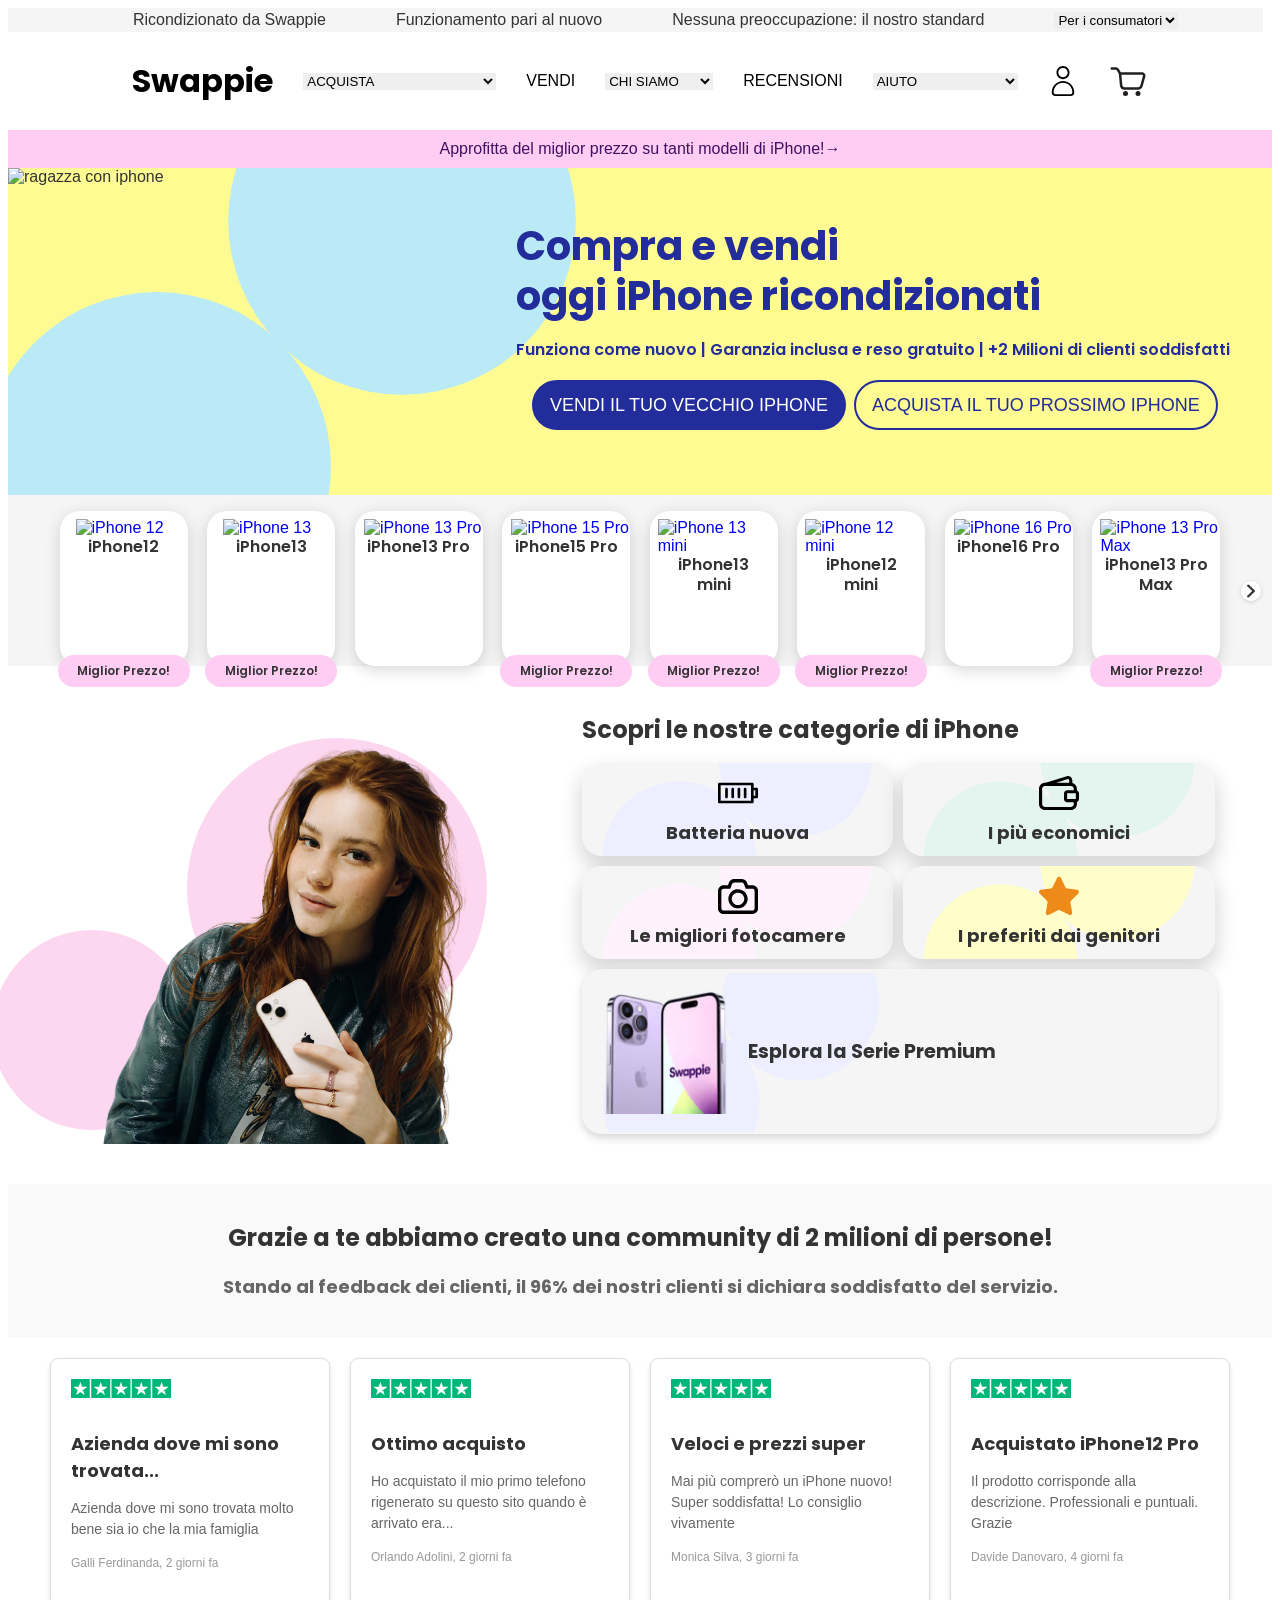
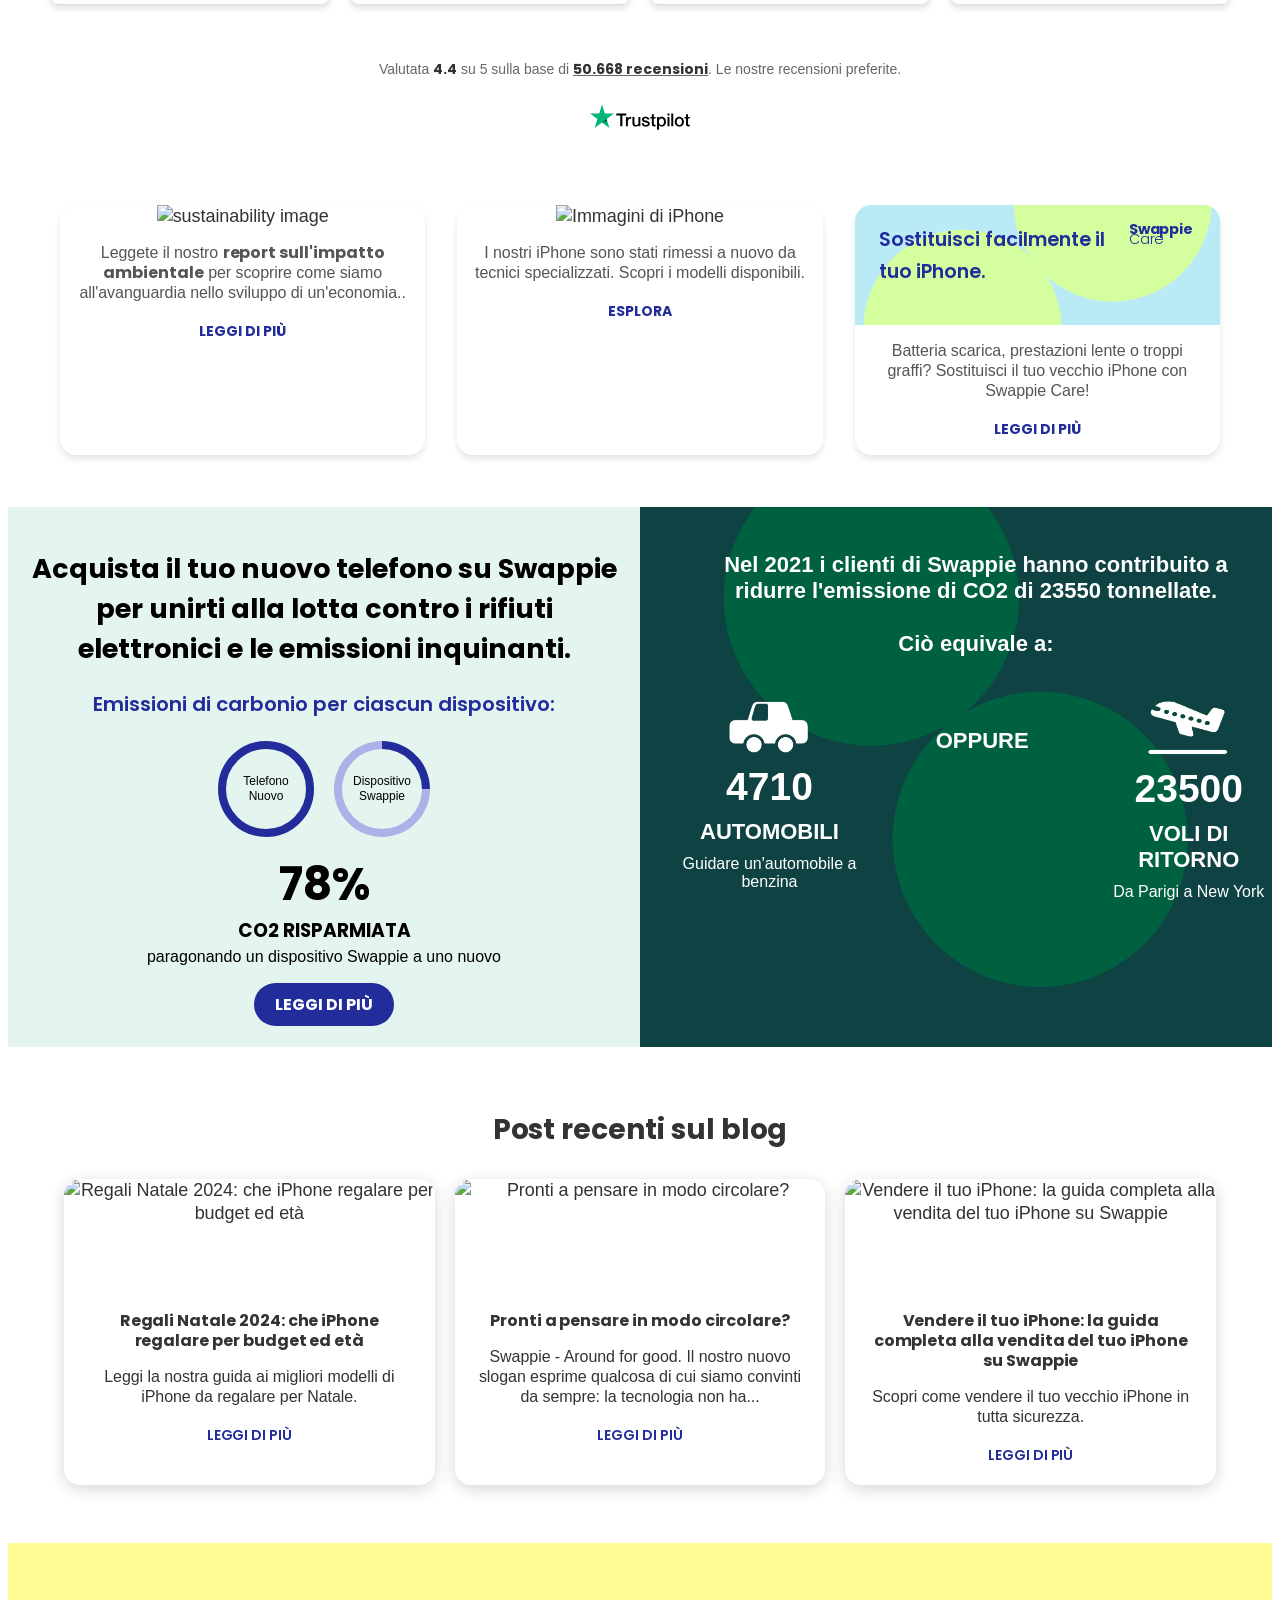
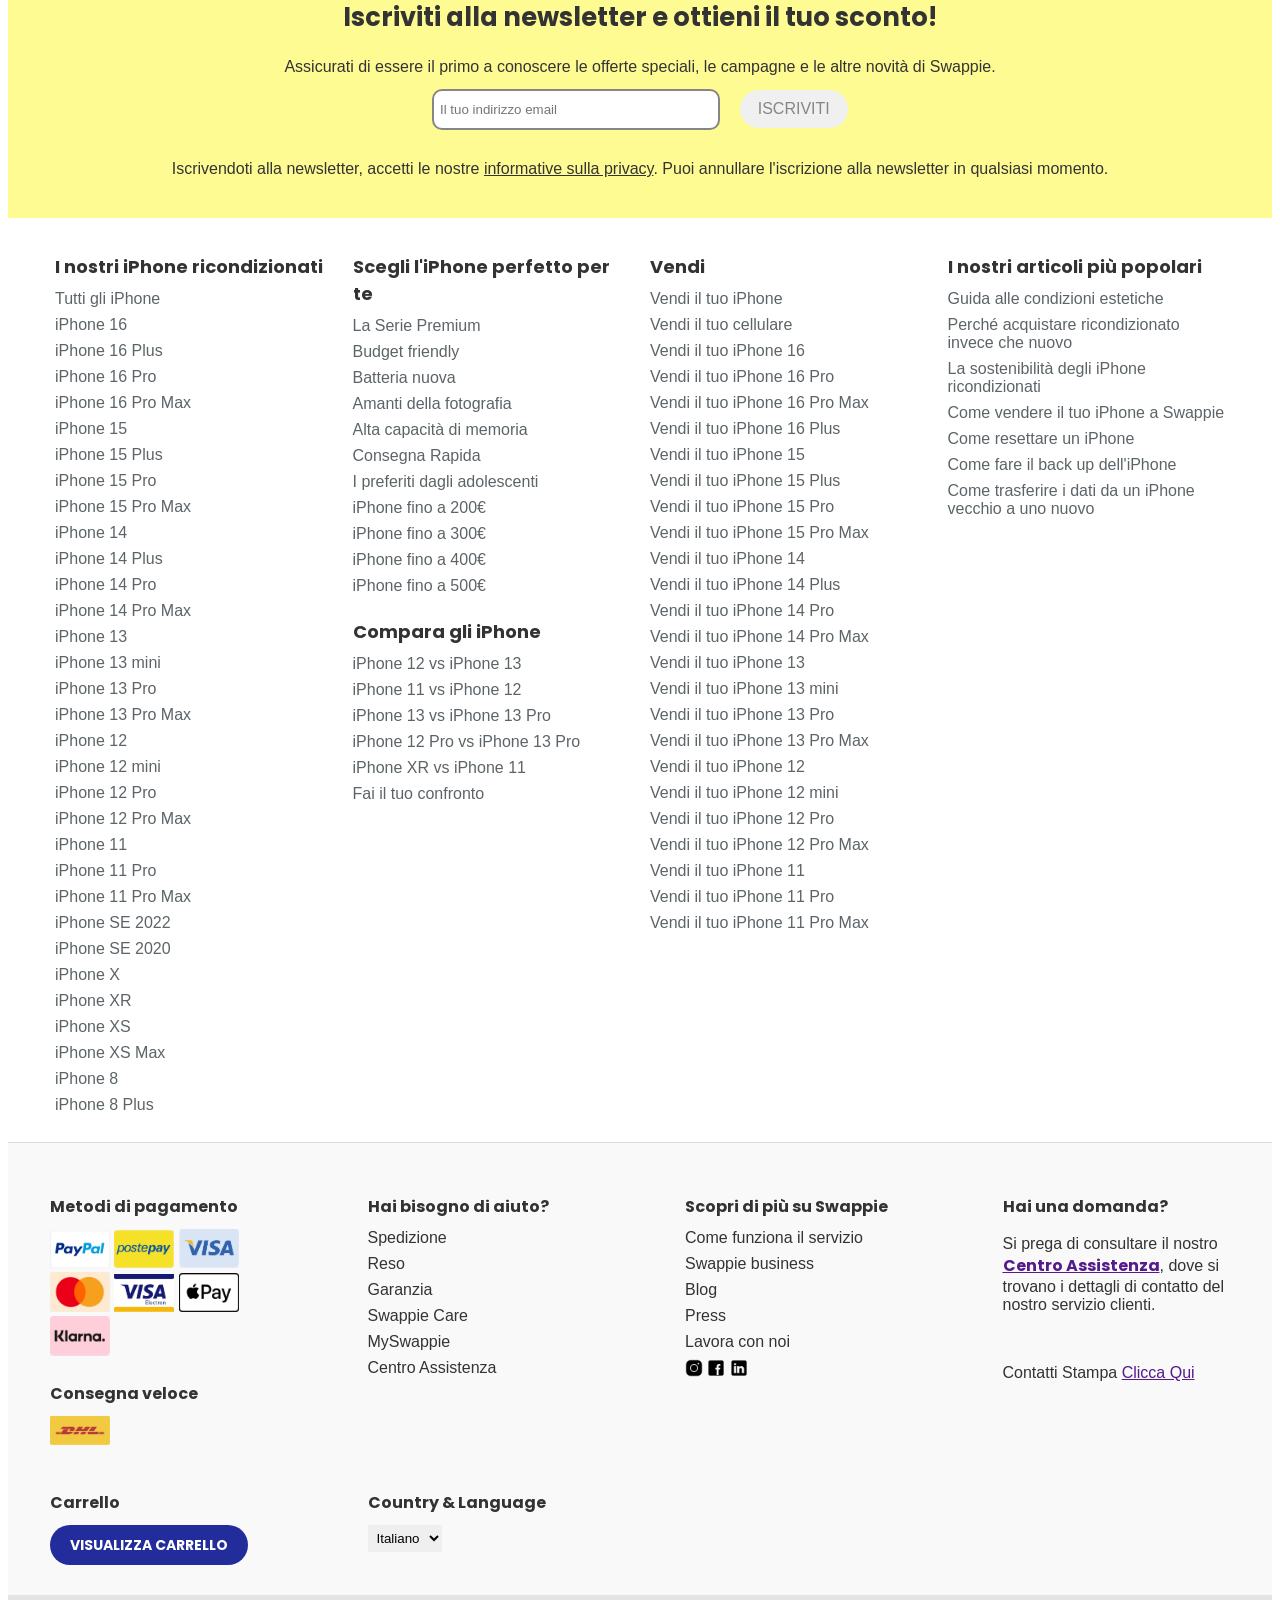
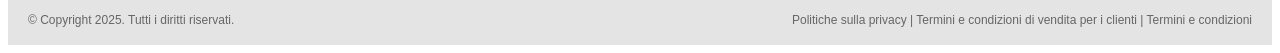
==== commit 76777d6c: "Update index.html" ====
--- a/index.html
+++ b/index.html
@@ -121,7 +121,7 @@
               </li>
         </div>
         <div class="downnav">
-          <p>Approfitta del miglior prezzo su tanti modelli di iPhone!→</p>
+          Approfitta del miglior prezzo su tanti modelli di iPhone!→
         </div>
       </div>
     <!-- Hero Section-->
--- a/style.css
+++ b/style.css
@@ -534,11 +534,13 @@
 
 .minibar {
   background-color: rgb(245, 245, 245);
-  padding: 5px;
+  padding: 2px;
   display: flex;
   justify-content: center;
   align-items: center;
   width: 99%;
+  margin: 0;
+  height: 20px;
 }
 .nav {
   justify-content: center;
@@ -558,10 +560,11 @@
   list-style-type: none;
   justify-content: center;
   align-items: center;
-  padding: 20px;
   cursor: pointer;
   color: black;
   gap: 30px;
+  padding: 25px;
+  margin: 0;
 }
 
 .navbar a {
@@ -623,6 +626,7 @@
   align-items: center;
   cursor: pointer;
   color: rgb(60, 18, 99);
+  margin: 0;
 }
 
 @media screen and (max-width: 990px) {
@@ -1487,7 +1491,7 @@
     align-items: center;
     text-align: center;
     padding: 15px;
-    width: 100%;
+    width: 95%;
     height: auto;
   }
 
